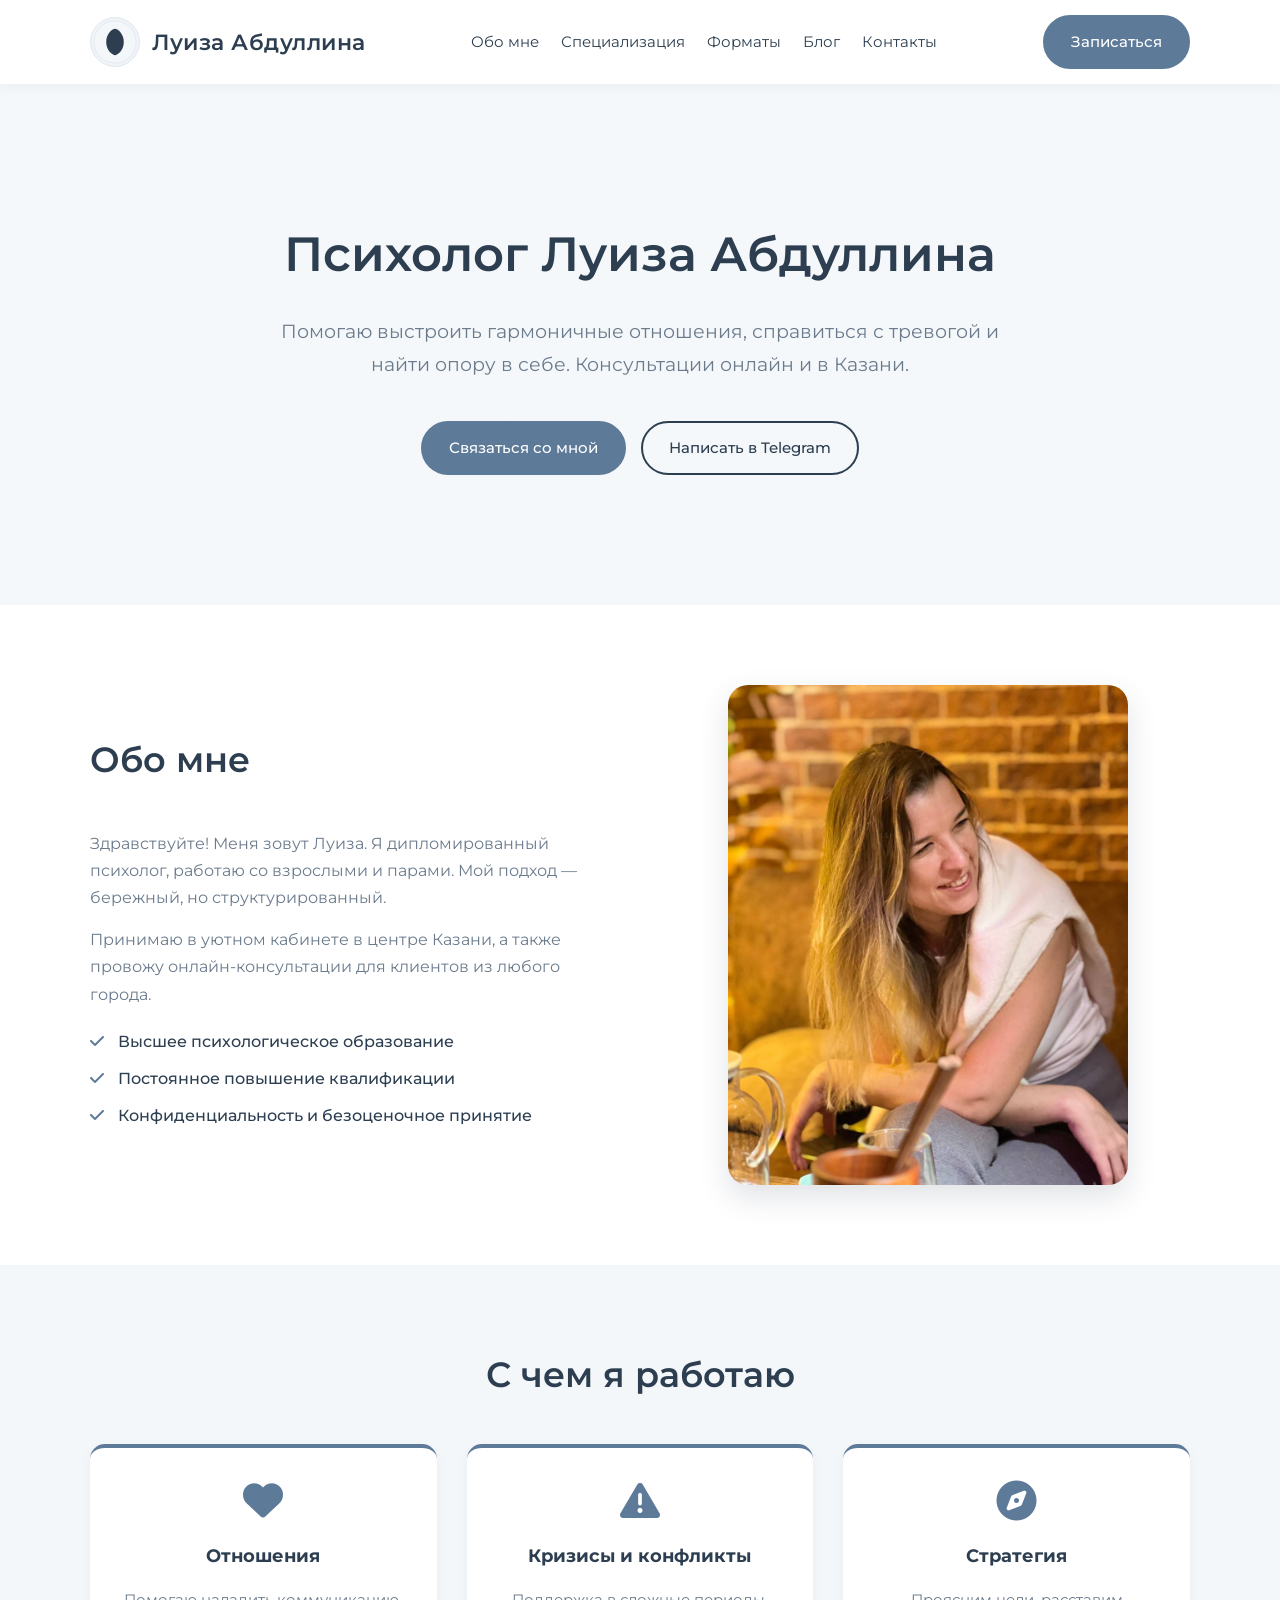
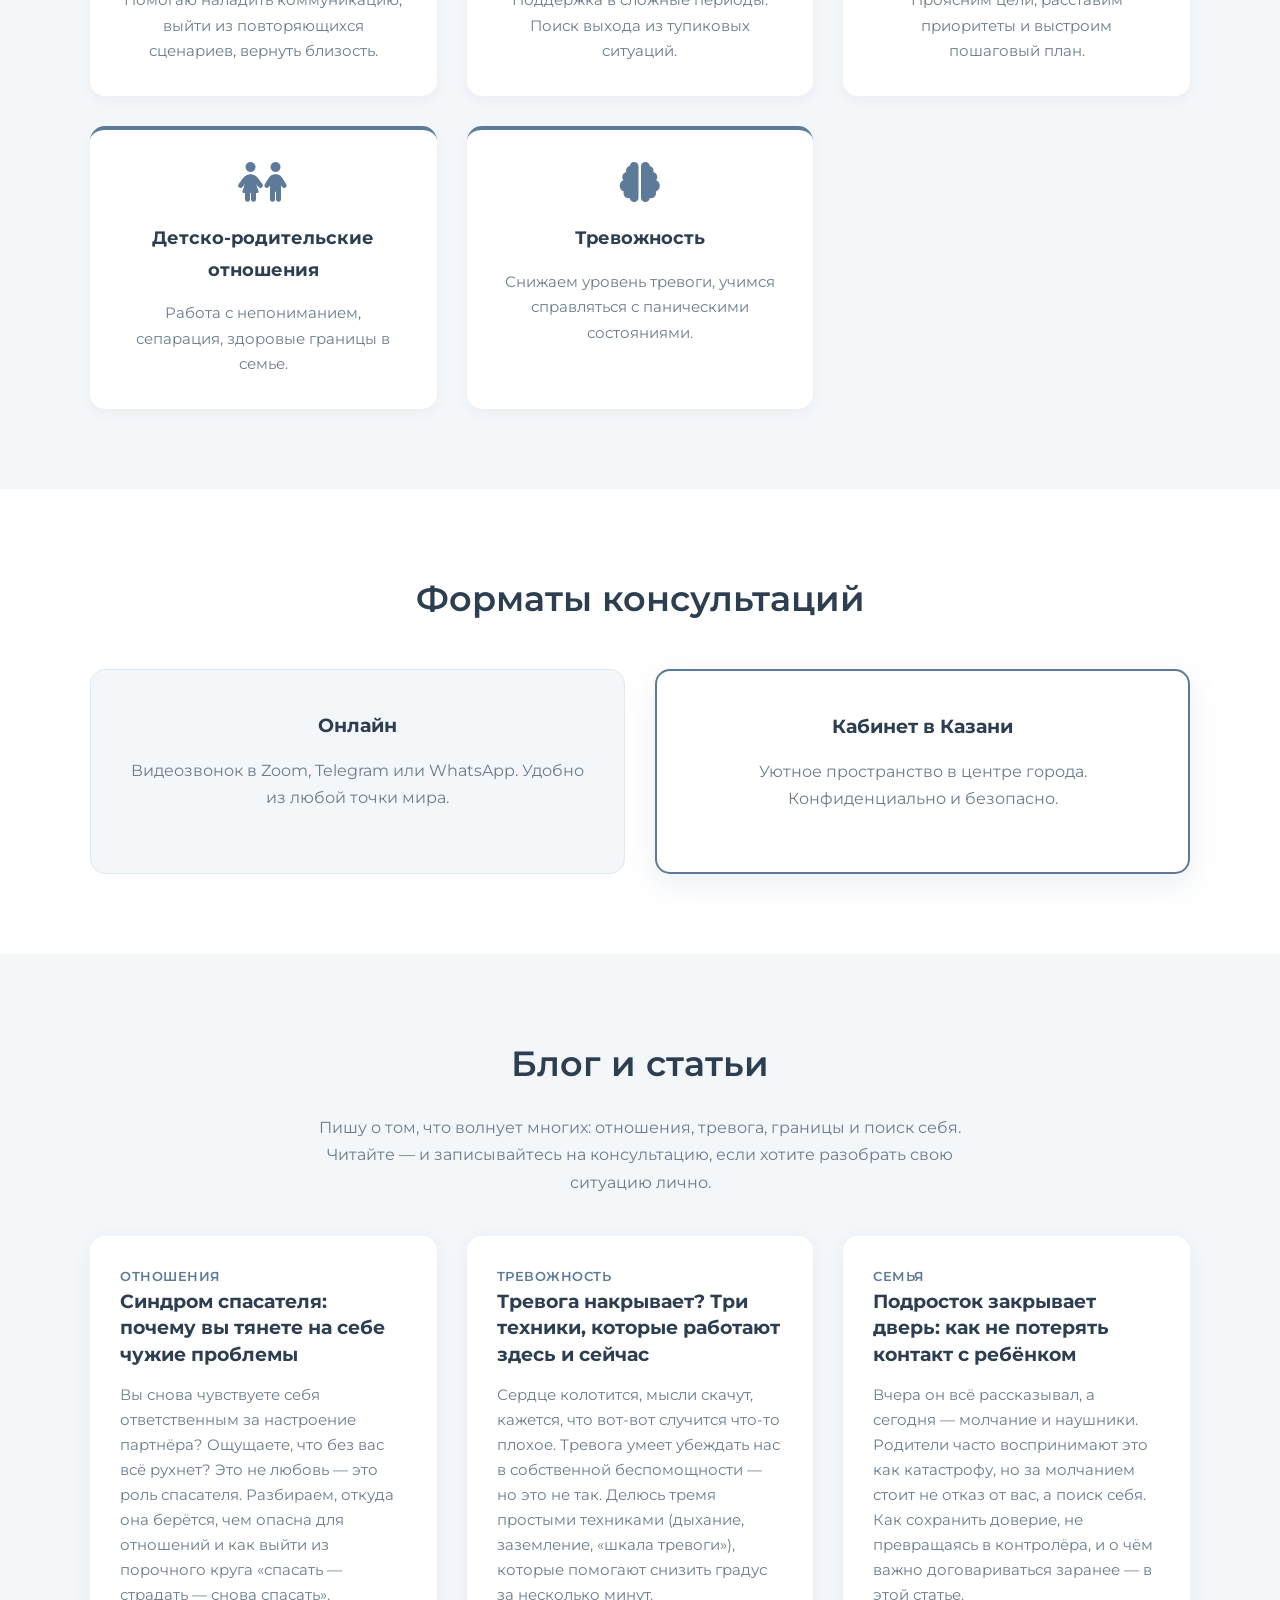
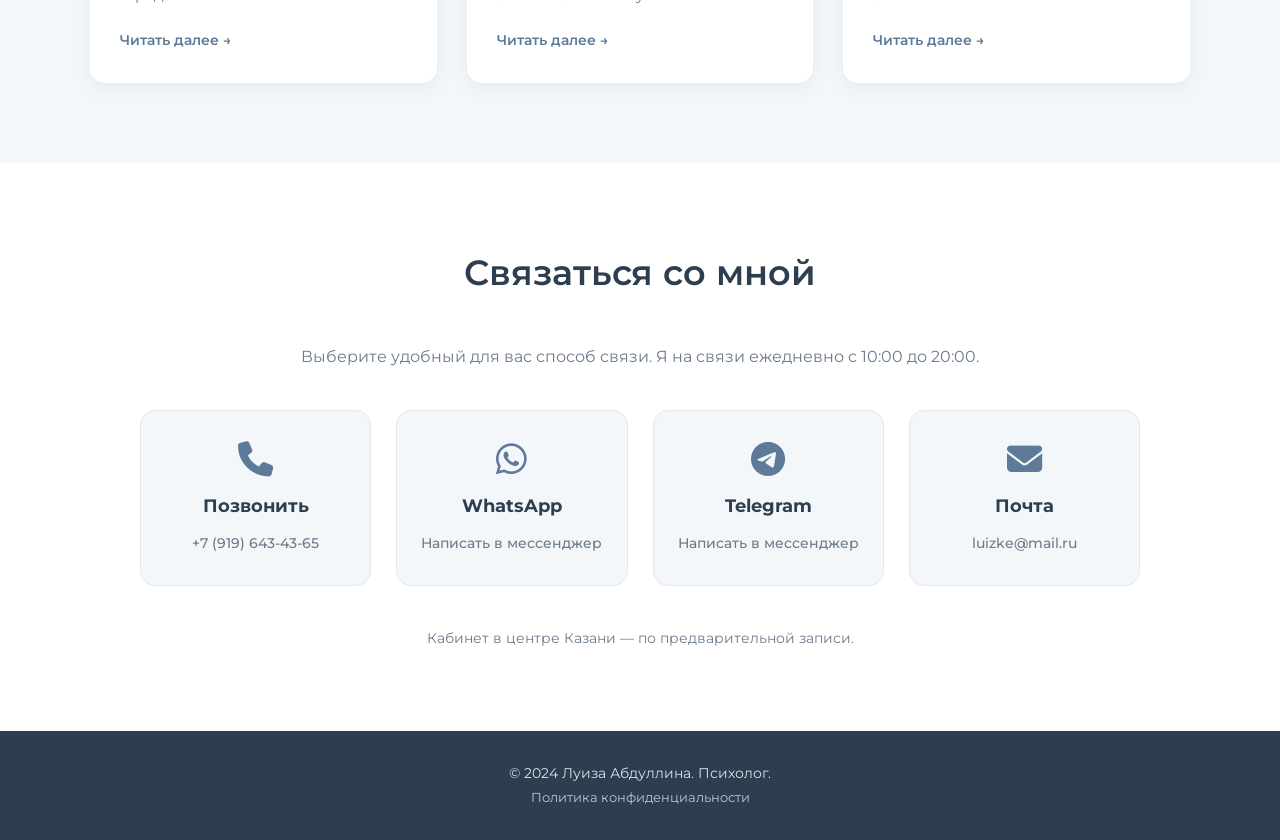
==== index.html @ 60c2084a "Update index.html" ====
<!DOCTYPE html>
<html lang="ru">
<head>
    <meta charset="UTF-8">
    <meta name="viewport" content="width=device-width, initial-scale=1.0">
    <title>Психолог Луиза Абдуллина | Казань и Онлайн</title>
    <meta name="description" content="Психолог Луиза Абдуллина. Консультации онлайн и в Казани. Отношения, кризисы, тревожность, детско-родительские отношения.">
    <link rel="stylesheet" href="style.css">
    <link rel="stylesheet" href="https://cdnjs.cloudflare.com/ajax/libs/font-awesome/6.4.0/css/all.min.css">
</head>
<body>

    <header>
        <div class="container header-container">
            
            <!-- ЛОГОТИП ВСТРОЕН В КОД (BASE64) -->
            <a href="index.html" class="logo">
                <img src="[data-uri]" alt="Логотип">
                <span>Луиза Абдуллина</span>
            </a>

            <nav>
                <ul>
                    <li><a href="#about">Обо мне</a></li>
                    <li><a href="#services">Специализация</a></li>
                    <li><a href="#formats">Форматы</a></li>
                    <li><a href="#blog">Блог</a></li>
                    <li><a href="#contacts">Контакты</a></li>
                </ul>
            </nav>
            
            <a href="#contacts" class="btn btn-primary">Записаться</a>
        </div>
    </header>

    <section class="hero">
        <div class="container hero-content">
            <h1>Психолог Луиза Абдуллина</h1>
            <p class="subtitle">Помогаю выстроить гармоничные отношения, справиться с тревогой и найти опору в себе. Консультации онлайн и в Казани.</p>
            <div class="hero-buttons">
                <a href="#contacts" class="btn btn-primary">Связаться со мной</a>
                <a href="https://t.me/+79196434365" class="btn btn-secondary" target="_blank">Написать в Telegram</a>
            </div>
        </div>
    </section>

    <section id="about" class="section">
        <div class="container about-grid">
            <div class="about-text">
                <h2>Обо мне</h2>
                <p>Здравствуйте! Меня зовут Луиза. Я дипломированный психолог, работаю со взрослыми и парами. Мой подход — бережный, но структурированный.</p>
                <p>Принимаю в уютном кабинете в центре Казани, а также провожу онлайн-консультации для клиентов из любого города.</p>
                <ul class="about-features">
                    <li><i class="fa-solid fa-check"></i> Высшее психологическое образование</li>
                    <li><i class="fa-solid fa-check"></i> Постоянное повышение квалификации</li>
                    <li><i class="fa-solid fa-check"></i> Конфиденциальность и безоценочное принятие</li>
                </ul>
            </div>
            <div class="about-image">
                <!-- Фото тоже можно встроить, но пока оставим ссылку -->
                <img src="photo.jpg" alt="Луиза Абдуллина">
            </div>
        </div>
    </section>

    <section id="services" class="section bg-light">
        <div class="container">
            <h2 class="text-center">С чем я работаю</h2>
            <div class="services-grid">
                <div class="service-card">
                    <i class="fa-solid fa-heart"></i>
                    <h3>Отношения</h3>
                    <p>Помогаю наладить коммуникацию, выйти из повторяющихся сценариев, вернуть близость.</p>
                </div>
                <div class="service-card">
                    <i class="fa-solid fa-triangle-exclamation"></i>
                    <h3>Кризисы и конфликты</h3>
                    <p>Поддержка в сложные периоды. Поиск выхода из тупиковых ситуаций.</p>
                </div>
                <div class="service-card">
                    <i class="fa-solid fa-compass"></i>
                    <h3>Стратегия</h3>
                    <p>Проясним цели, расставим приоритеты и выстроим пошаговый план.</p>
                </div>
                <div class="service-card">
                    <i class="fa-solid fa-children"></i>
                    <h3>Детско-родительские отношения</h3>
                    <p>Работа с непониманием, сепарация, здоровые границы в семье.</p>
                </div>
                <div class="service-card">
                    <i class="fa-solid fa-brain"></i>
                    <h3>Тревожность</h3>
                    <p>Снижаем уровень тревоги, учимся справляться с паническими состояниями.</p>
                </div>
            </div>
        </div>
    </section>

    <section id="formats" class="section">
        <div class="container">
            <h2 class="text-center">Форматы консультаций</h2>
            <div class="formats-grid">
                <div class="format-card">
                    <h3>Онлайн</h3>
                    <p>Видеозвонок в Zoom, Telegram или WhatsApp. Удобно из любой точки мира.</p>
                </div>
                <div class="format-card highlight">
                    <h3>Кабинет в Казани</h3>
                    <p>Уютное пространство в центре города. Конфиденциально и безопасно.</p>
                </div>
            </div>
        </div>
    </section>

    <section id="blog" class="section bg-light">
        <div class="container">
            <h2 class="text-center">Блог и статьи</h2>
            <p class="text-center" style="color: var(--text-light); max-width: 700px; margin: -20px auto 40px;">
                Пишу о том, что волнует многих: отношения, тревога, границы и поиск себя. Читайте — и записывайтесь на консультацию, если хотите разобрать свою ситуацию лично.
            </p>
            <div class="blog-grid">
                <article class="blog-card">
                    <div class="blog-content">
                        <span style="font-size: 0.8rem; color: var(--secondary); font-weight: 600; text-transform: uppercase; letter-spacing: 0.5px;">Отношения</span>
                        <h3>Синдром спасателя: почему вы тянете на себе чужие проблемы</h3>
                        <p>Вы снова чувствуете себя ответственным за настроение партнёра? Ощущаете, что без вас всё рухнет? Это не любовь — это роль спасателя. Разбираем, откуда она берётся, чем опасна для отношений и как выйти из порочного круга «спасать — страдать — снова спасать».</p>
                        <a href="article-1.html" class="read-more">Читать далее →</a>
                    </div>
                </article>

                <article class="blog-card">
                    <div class="blog-content">
                        <span style="font-size: 0.8rem; color: var(--secondary); font-weight: 600; text-transform: uppercase; letter-spacing: 0.5px;">Тревожность</span>
                        <h3>Тревога накрывает? Три техники, которые работают здесь и сейчас</h3>
                        <p>Сердце колотится, мысли скачут, кажется, что вот-вот случится что-то плохое. Тревога умеет убеждать нас в собственной беспомощности — но это не так. Делюсь тремя простыми техниками (дыхание, заземление, «шкала тревоги»), которые помогают снизить градус за несколько минут.</p>
                        <a href="article-2.html" class="read-more">Читать далее →</a>
                    </div>
                </article>

                <article class="blog-card">
                    <div class="blog-content">
                        <span style="font-size: 0.8rem; color: var(--secondary); font-weight: 600; text-transform: uppercase; letter-spacing: 0.5px;">Семья</span>
                        <h3>Подросток закрывает дверь: как не потерять контакт с ребёнком</h3>
                        <p>Вчера он всё рассказывал, а сегодня — молчание и наушники. Родители часто воспринимают это как катастрофу, но за молчанием стоит не отказ от вас, а поиск себя. Как сохранить доверие, не превращаясь в контролёра, и о чём важно договариваться заранее — в этой статье.</p>
                        <a href="article-3.html" class="read-more">Читать далее →</a>
                    </div>
                </article>
            </div>
        </div>
    </section>

    <section id="contacts" class="section">
        <div class="container text-center">
            <h2>Связаться со мной</h2>
            <p style="margin-bottom: 40px; color: var(--text-light);">Выберите удобный для вас способ связи. Я на связи ежедневно с 10:00 до 20:00.</p>
            
            <div class="contact-grid">
                <a href="tel:+79196434365" class="contact-card">
                    <i class="fa-solid fa-phone"></i>
                    <h3>Позвонить</h3>
                    <span>+7 (919) 643-43-65</span>
                </a>
                <a href="https://wa.me/79196434365" class="contact-card" target="_blank">
                    <i class="fa-brands fa-whatsapp"></i>
                    <h3>WhatsApp</h3>
                    <span>Написать в мессенджер</span>
                </a>
                <a href="https://t.me/+79196434365" class="contact-card" target="_blank">
                    <i class="fa-brands fa-telegram"></i>
                    <h3>Telegram</h3>
                    <span>Написать в мессенджер</span>
                </a>
                <a href="mailto:luizke@mail.ru" class="contact-card">
                    <i class="fa-solid fa-envelope"></i>
                    <h3>Почта</h3>
                    <span>luizke@mail.ru</span>
                </a>
            </div>
            
            <p class="note" style="margin-top: 40px;">Кабинет в центре Казани — по предварительной записи.</p>
        </div>
    </section>

    <footer>
        <div class="container text-center">
            <p>&copy; 2024 Луиза Абдуллина. Психолог.</p>
            <p class="footer-links"><a href="#">Политика конфиденциальности</a></p>
        </div>
    </footer>

</body>
</html>
---- style.css ----
@import url('https://fonts.googleapis.com/css2?family=Montserrat:wght@300;400;600&display=swap');

html {
    scroll-behavior: smooth;
}

:root {
    --primary: #2C3E50;
    --secondary: #5D7A99;
    --accent: #D6E1EC;
    --bg-light: #F4F7FA;
    --text-dark: #2C3E50;
    --text-light: #6B7B8C;
    --white: #ffffff;
}

* {
    margin: 0;
    padding: 0;
    box-sizing: border-box;
}

body {
    font-family: 'Montserrat', sans-serif;
    color: var(--text-dark);
    line-height: 1.7;
    background-color: var(--white);
}

.container {
    width: 90%;
    max-width: 1100px;
    margin: 0 auto;
}

/* Кнопки */
.btn {
    display: inline-block;
    padding: 12px 26px;
    border-radius: 30px;
    text-decoration: none;
    font-weight: 500;
    font-size: 0.95rem;
    transition: all 0.3s ease;
    cursor: pointer;
    border: none;
    font-family: 'Montserrat', sans-serif;
}

.btn-primary {
    background-color: var(--secondary);
    color: var(--white);
    border: 2px solid var(--secondary);
}

.btn-primary:hover {
    background-color: var(--primary);
    border-color: var(--primary);
}

.btn-secondary {
    background-color: transparent;
    color: var(--primary);
    border: 2px solid var(--primary);
}

.btn-secondary:hover {
    background-color: var(--primary);
    color: var(--white);
}

/* Шапка */
header {
    background-color: var(--white);
    box-shadow: 0 2px 12px rgba(44, 62, 80, 0.06);
    position: sticky;
    top: 0;
    z-index: 1000;
    padding: 15px 0;
}

.header-container {
    display: flex;
    justify-content: space-between;
    align-items: center;
}

.logo {
    display: flex;
    align-items: center;
    gap: 12px;
    text-decoration: none;
    color: var(--primary);
    font-weight: 600;
    font-size: 1.4rem;
    letter-spacing: 0.5px;
}

/* --- НАСТРОЙКИ ДЛЯ ЛОГОТИПА --- */
.logo img {
    width: 50px;              /* Размер логотипа */
    height: 50px;
    border-radius: 50%;       /* Делаем круглым */
    object-fit: cover;        /* Заполняет круг */
    background-color: #f0f4f8;/* Легкий фон, чтобы круг не был пустым */
    border: 1px solid #E2E8F0;
    padding: 2px;
    transition: transform 0.3s ease;
}

.logo:hover img {
    transform: scale(1.05);
}

nav ul {
    display: flex;
    list-style: none;
    gap: 22px;
}

nav a {
    text-decoration: none;
    color: var(--text-dark);
    font-size: 0.95rem;
    transition: color 0.3s;
}

nav a:hover {
    color: var(--secondary);
}

/* Главный экран */
.hero {
    background: linear-gradient(rgba(244, 247, 250, 0.92), rgba(244, 247, 250, 0.92)),
                url('https://images.unsplash.com/photo-1517490232338-06b912a786b5?auto=format&fit=crop&q=80') center/cover no-repeat;
    padding: 130px 0;
    text-align: center;
}

.hero h1 {
    font-size: 3rem;
    color: var(--primary);
    margin-bottom: 20px;
    font-weight: 600;
}

.hero .subtitle {
    font-size: 1.2rem;
    color: var(--text-light);
    max-width: 720px;
    margin: 0 auto 40px auto;
}

.hero-buttons {
    display: flex;
    gap: 15px;
    justify-content: center;
}

/* Секции */
.section {
    padding: 80px 0;
    scroll-margin-top: 80px; 
}

.bg-light {
    background-color: var(--bg-light);
}

h2 {
    font-size: 2.2rem;
    color: var(--primary);
    margin-bottom: 40px;
    font-weight: 600;
}

.text-center {
    text-align: center;
}

/* Обо мне */
.about-grid {
    display: grid;
    grid-template-columns: 1fr 1fr;
    gap: 50px;
    align-items: center;
}

.about-text p {
    margin-bottom: 15px;
    color: var(--text-light);
}

.about-features {
    list-style: none;
    margin-top: 20px;
}

.about-features li {
    margin-bottom: 10px;
    color: var(--primary);
    font-weight: 500;
}

.about-features i {
    color: var(--secondary);
    margin-right: 10px;
}

.about-image img {
    width: 100%;
    max-width: 400px;
    max-height: 500px;
    object-fit: cover;
    border-radius: 20px;
    box-shadow: 0 12px 30px rgba(44, 62, 80, 0.15);
    display: block;
    margin: 0 auto;
}

/* Специализация */
.services-grid {
    display: grid;
    grid-template-columns: repeat(auto-fit, minmax(280px, 1fr));
    gap: 30px;
}

.service-card {
    background: var(--white);
    padding: 32px;
    border-radius: 15px;
    text-align: center;
    transition: 0.3s;
    border-top: 4px solid var(--secondary);
    box-shadow: 0 4px 12px rgba(44, 62, 80, 0.05);
}

.service-card:hover {
    transform: translateY(-5px);
    box-shadow: 0 12px 24px rgba(44, 62, 80, 0.12);
}

.service-card i {
    font-size: 2.5rem;
    color: var(--secondary);
    margin-bottom: 20px;
}

.service-card h3 {
    margin-bottom: 15px;
    color: var(--primary);
    font-size: 1.15rem;
}

.service-card p {
    color: var(--text-light);
    font-size: 0.95rem;
}

/* Форматы */
.formats-grid {
    display: grid;
    grid-template-columns: 1fr 1fr;
    gap: 30px;
}

.format-card {
    background: var(--bg-light);
    padding: 40px;
    border-radius: 15px;
    text-align: center;
    border: 1px solid #E2E8F0;
}

.format-card.highlight {
    background: var(--white);
    border: 2px solid var(--secondary);
    box-shadow: 0 10px 30px rgba(93, 122, 153, 0.12);
}

.format-card h3 {
    color: var(--primary);
    margin-bottom: 15px;
}

.format-card p {
    color: var(--text-light);
    margin-bottom: 20px;
}

/* Блог */
.blog-grid {
    display: grid;
    grid-template-columns: repeat(auto-fit, minmax(320px, 1fr));
    gap: 30px;
}

.blog-card {
    background: var(--white);
    border-radius: 15px;
    box-shadow: 0 5px 18px rgba(44, 62, 80, 0.07);
    display: flex;
    flex-direction: column;
    transition: 0.3s;
}

.blog-card:hover {
    box-shadow: 0 12px 28px rgba(44, 62, 80, 0.12);
}

.blog-content {
    padding: 30px;
    display: flex;
    flex-direction: column;
    flex-grow: 1;
}

.blog-content h3 {
    color: var(--primary);
    margin-bottom: 15px;
    font-size: 1.2rem;
    line-height: 1.4;
}

.blog-content p {
    color: var(--text-light);
    font-size: 0.92rem;
    margin-bottom: 20px;
    flex-grow: 1;
}

.read-more {
    text-decoration: none;
    color: var(--secondary);
    font-weight: 600;
    font-size: 0.9rem;
    align-self: flex-start;
}

.read-more:hover {
    color: var(--primary);
}

/* Контакты */
.contact-grid {
    display: grid;
    grid-template-columns: repeat(auto-fit, minmax(220px, 1fr));
    gap: 25px;
    max-width: 1000px;
    margin: 0 auto;
}

.contact-card {
    background: var(--bg-light);
    padding: 30px 20px;
    border-radius: 15px;
    text-decoration: none;
    color: var(--primary);
    border: 1px solid #E2E8F0;
    transition: all 0.3s ease;
    display: flex;
    flex-direction: column;
    align-items: center;
    gap: 10px;
}

.contact-card:hover {
    background: var(--white);
    border-color: var(--secondary);
    box-shadow: 0 10px 25px rgba(44, 62, 80, 0.1);
    transform: translateY(-5px);
}

.contact-card i {
    font-size: 2.2rem;
    color: var(--secondary);
    margin-bottom: 5px;
}

.contact-card h3 {
    font-size: 1.1rem;
    margin: 0;
    color: var(--primary);
}

.contact-card span {
    font-size: 0.9rem;
    color: var(--text-light);
    font-weight: 500;
}

.note {
    color: var(--text-light);
    font-size: 0.9rem;
}

/* Подвал */
footer {
    background-color: var(--primary);
    color: var(--white);
    padding: 30px 0;
}

footer p {
    opacity: 0.85;
    font-size: 0.9rem;
}

.footer-links a {
    color: var(--accent);
    text-decoration: none;
    font-size: 0.8rem;
}

/* Адаптивность */
@media (max-width: 768px) {
    .header-container {
        flex-direction: column;
        gap: 15px;
    }
    nav ul {
        flex-wrap: wrap;
        justify-content: center;
        gap: 15px;
    }
    .hero h1 { 
        font-size: 2rem; 
    }
    .hero-buttons { 
        flex-direction: column; 
        align-items: center; 
    }
    .about-grid, .formats-grid { 
        grid-template-columns: 1fr; 
    }
    .about-image { 
        order: -1; 
    }
    .about-image img {
        max-height: 350px;
    }
    h2 { 
        font-size: 1.8rem; 
    }
    .contact-grid {
        grid-template-columns: 1fr 1fr;
    }
}

@media (max-width: 480px) {
    .contact-grid {
        grid-template-columns: 1fr;
    }
}
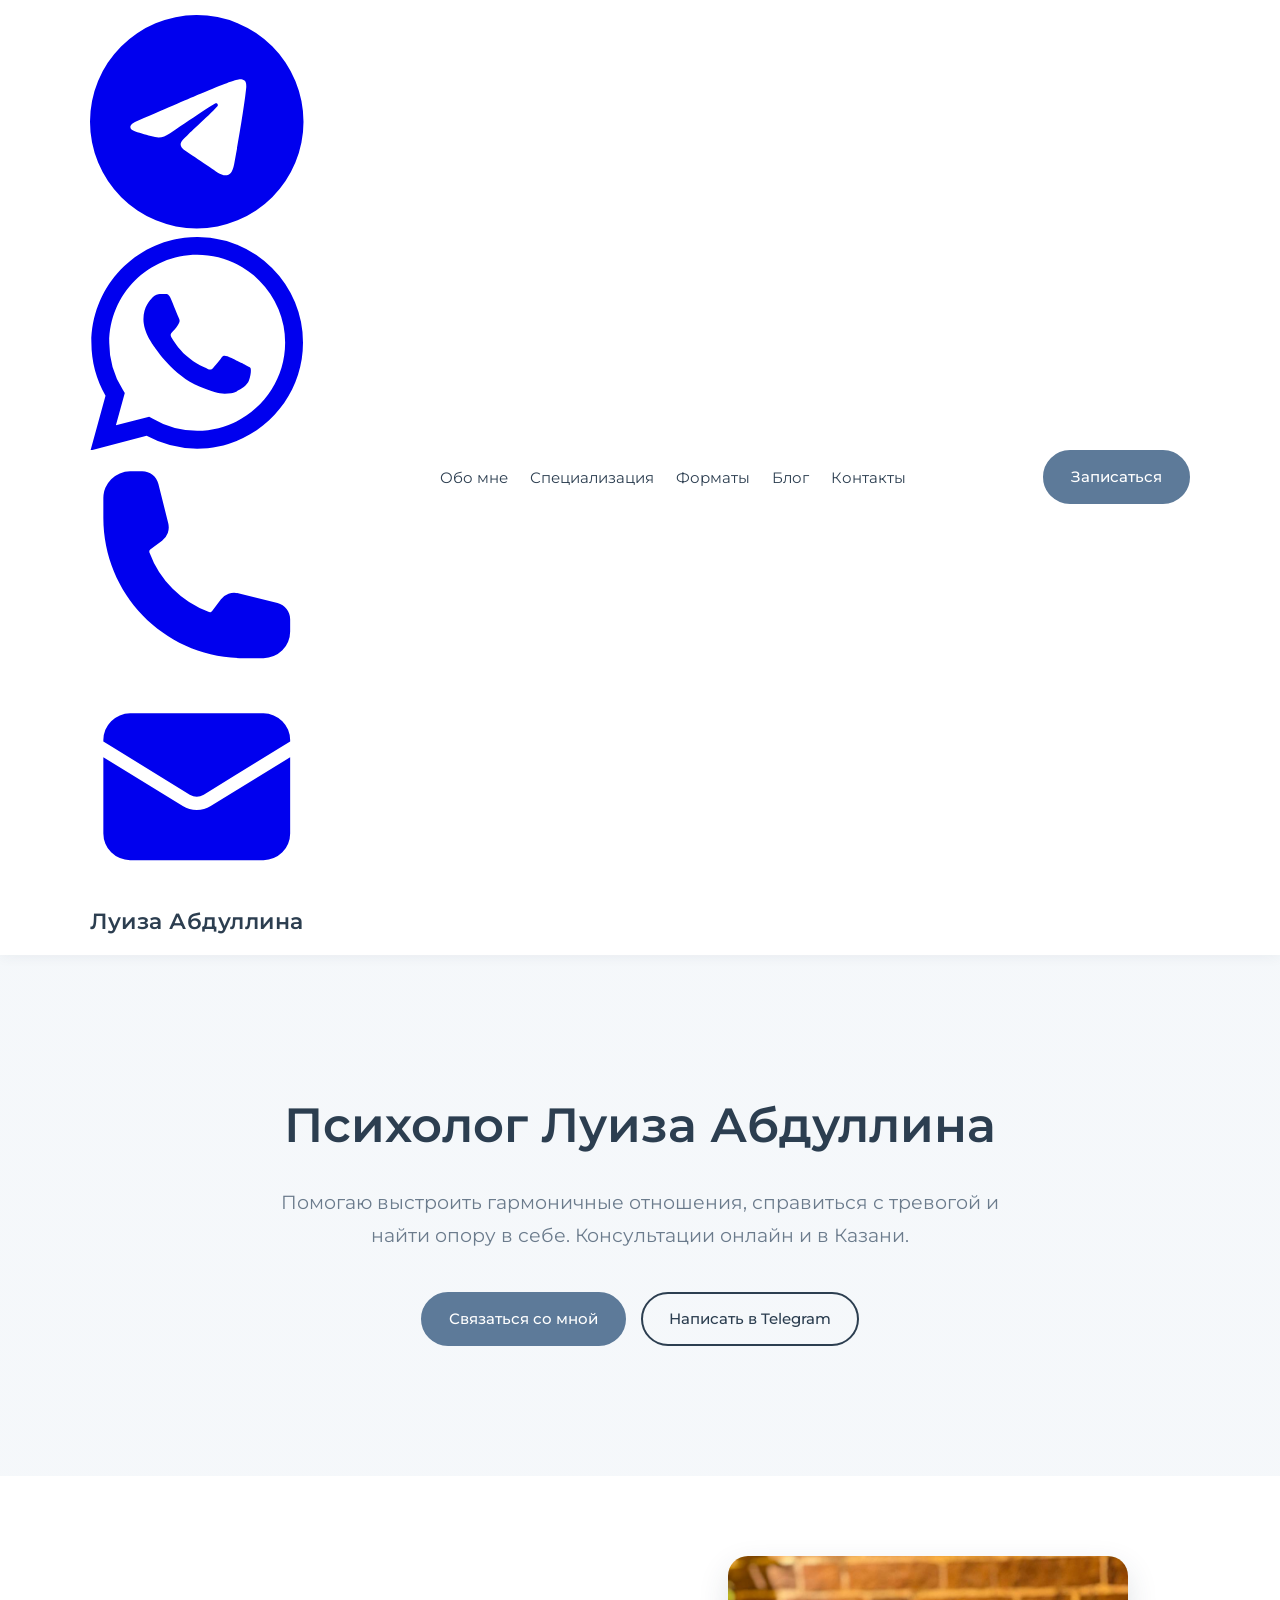
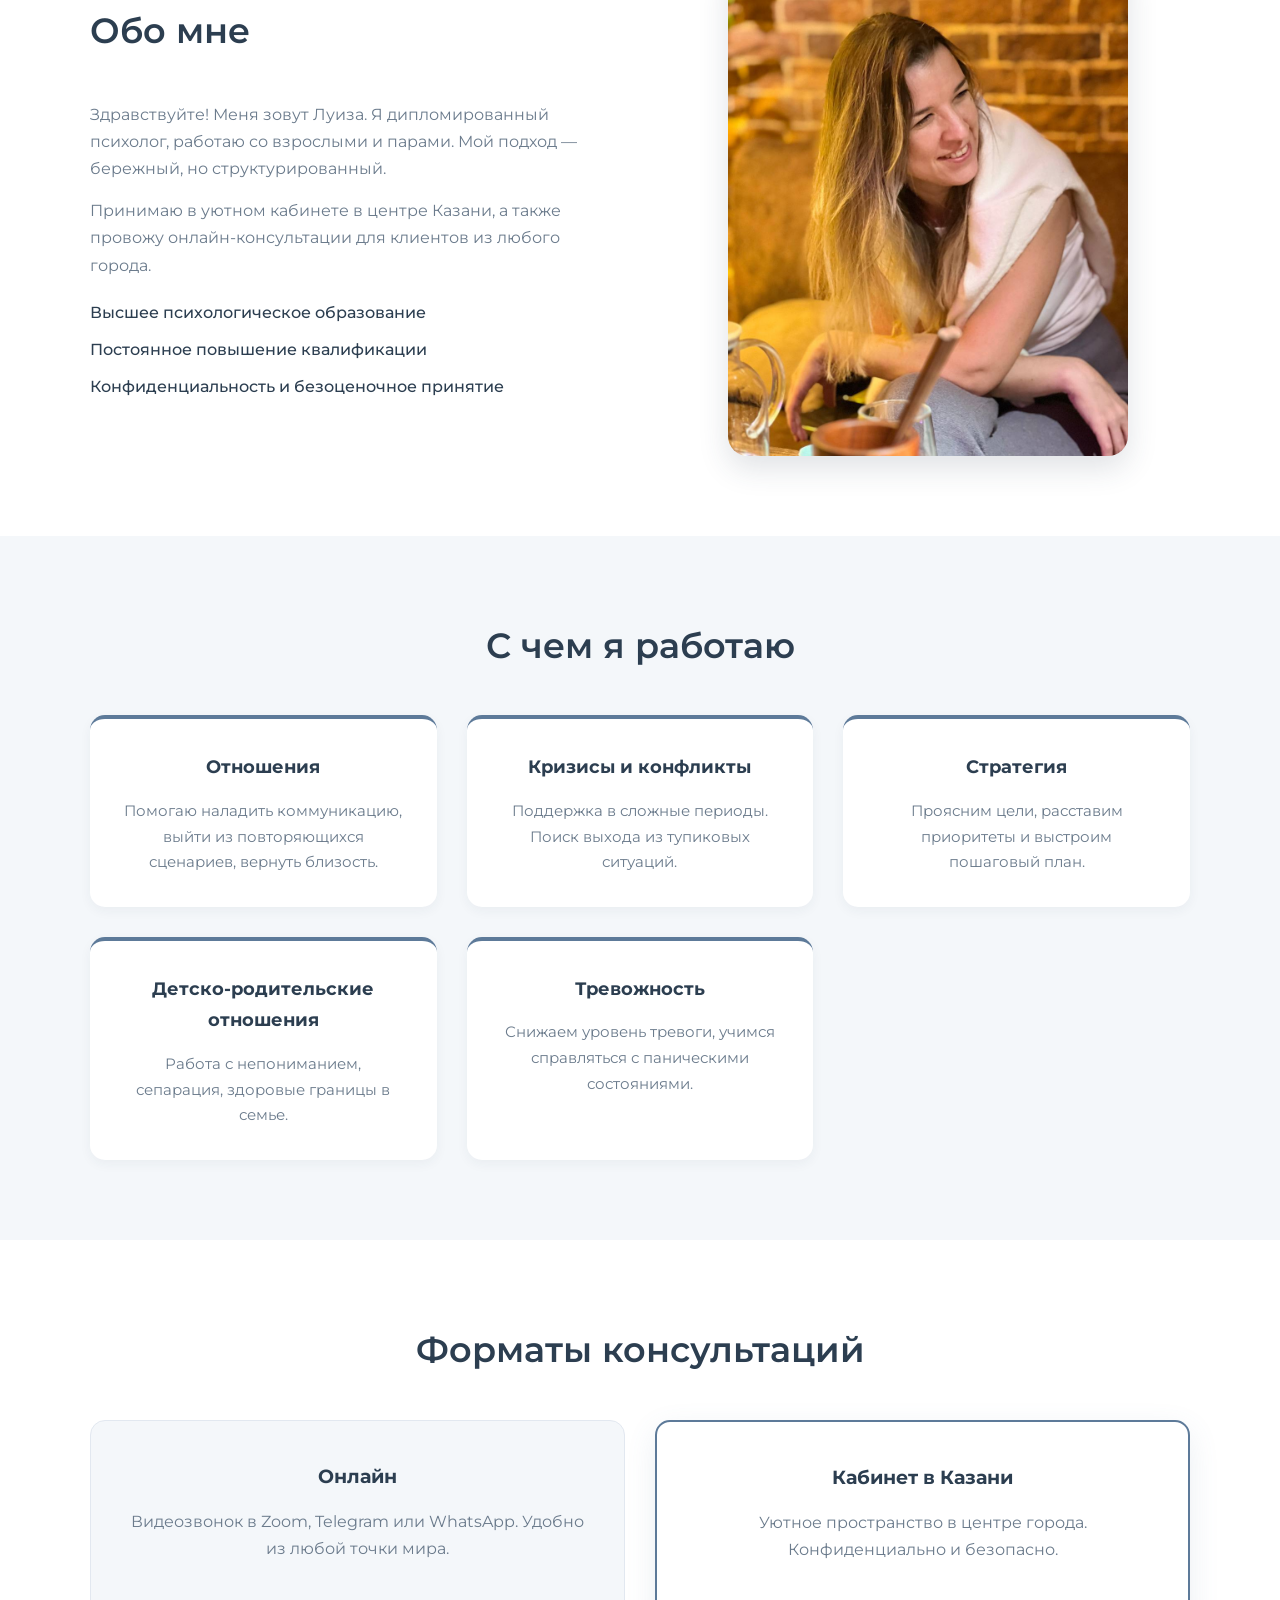
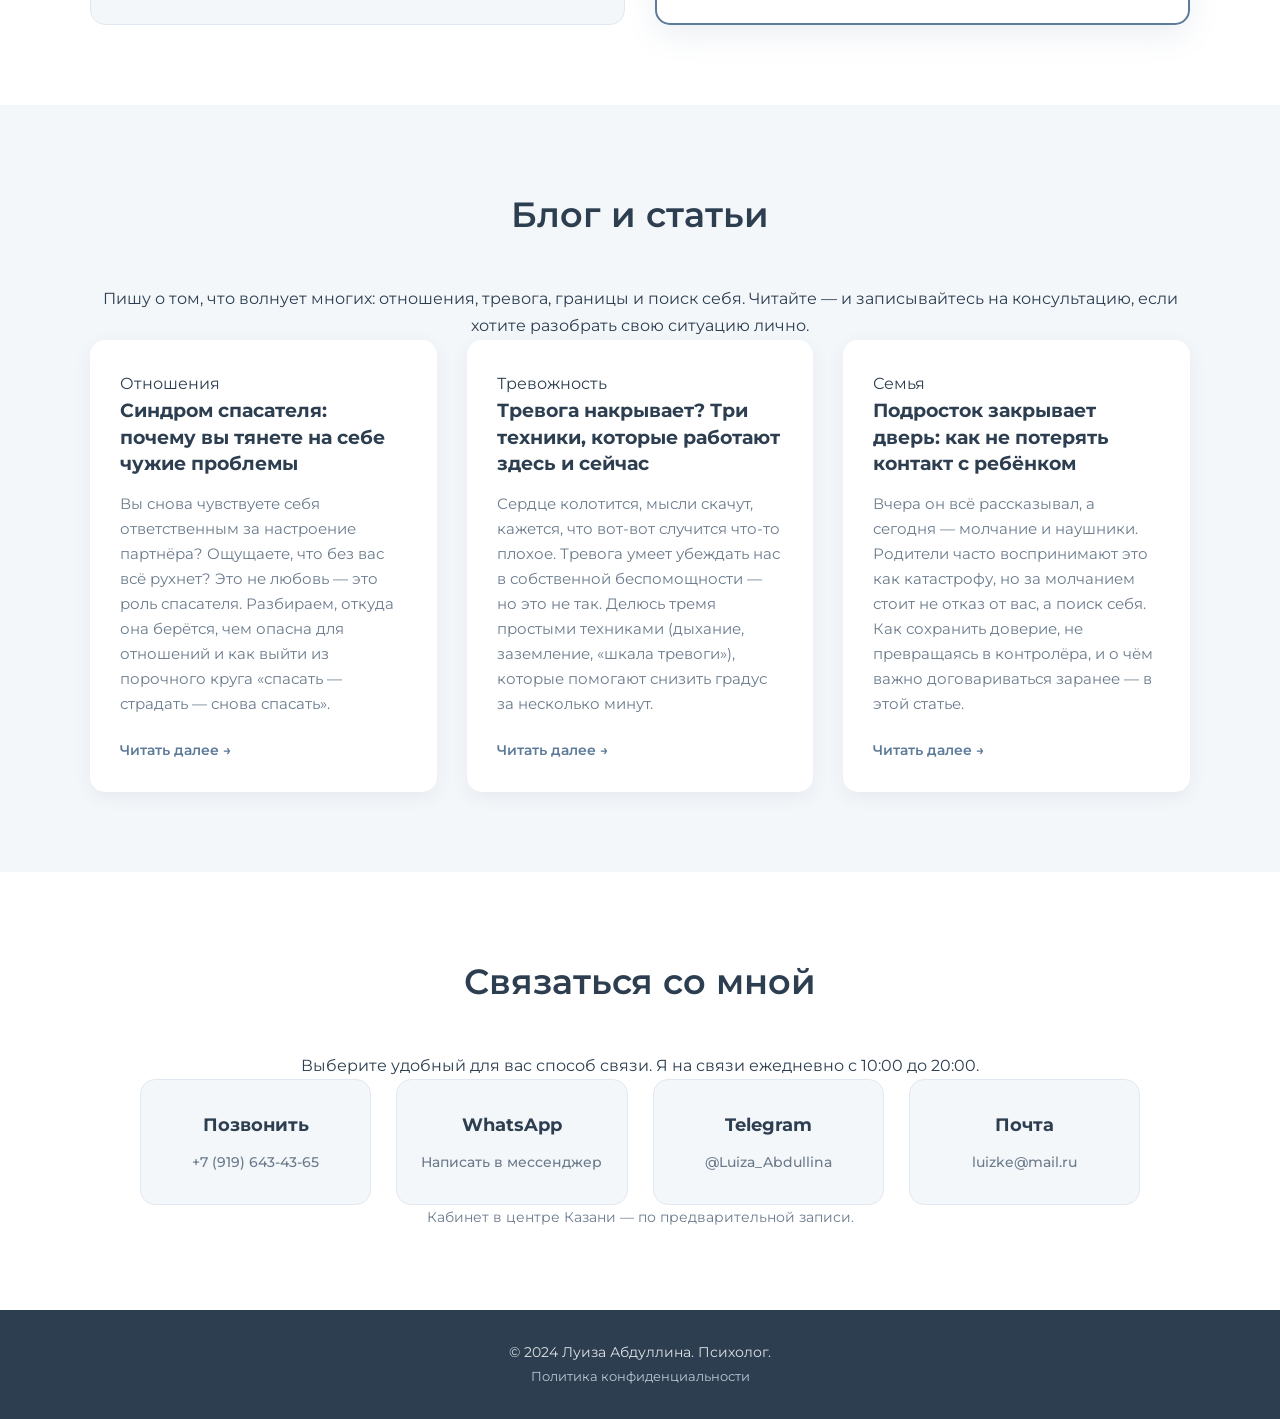
==== commit f45c0258: "Update index.html" ====
--- a/index.html
+++ b/index.html
@@ -5,19 +5,44 @@
     <meta name="viewport" content="width=device-width, initial-scale=1.0">
     <title>Психолог Луиза Абдуллина | Казань и Онлайн</title>
     <meta name="description" content="Психолог Луиза Абдуллина. Консультации онлайн и в Казани. Отношения, кризисы, тревожность, детско-родительские отношения.">
+
+    <!-- Open Graph -->
+    <meta property="og:title" content="Психолог Луиза Абдуллина | Казань и Онлайн">
+    <meta property="og:description" content="Помогаю выстроить гармоничные отношения, справиться с тревогой и найти опору в себе. Консультации онлайн и в Казани.">
+    <meta property="og:image" content="photo.jpg">
+    <meta property="og:type" content="website">
+
+    <link rel="icon" href="data:,">
     <link rel="stylesheet" href="style.css">
-    <link rel="stylesheet" href="https://cdnjs.cloudflare.com/ajax/libs/font-awesome/6.4.0/css/all.min.css">
 </head>
 <body>
 
     <header>
         <div class="container header-container">
             
-            <!-- ЛОГОТИП ВСТРОЕН В КОД (BASE64) -->
-            <a href="index.html" class="logo">
-                <img src="[data-uri]" alt="Логотип">
-                <span>Луиза Абдуллина</span>
-            </a>
+            <!-- ЛЕВАЯ ЧАСТЬ: ИКОНКИ СВЯЗИ + ЛОГОТИП -->
+            <div class="header-left">
+                <!-- Иконки соцсетей и связи -->
+                <div class="header-socials">
+                    <a href="https://t.me/Luiza_Abdullina" target="_blank" rel="noopener noreferrer" aria-label="Telegram" title="Telegram">
+                        <svg viewBox="0 0 24 24" fill="currentColor"><path d="M11.944 0A12 12 0 0 0 0 12a12 12 0 0 0 12 12 12 12 0 0 0 12-12A12 12 0 0 0 12 0a12 12 0 0 0-.056 0zm4.962 7.224c.1-.002.321.023.465.14a.506.506 0 0 1 .171.325c.016.093.036.306.02.472-.18 1.898-.962 6.502-1.36 8.627-.168.9-.499 1.201-.82 1.23-.696.065-1.225-.46-1.9-.902-1.056-.693-1.653-1.124-2.678-1.8-1.185-.78-.417-1.21.258-1.91.177-.184 3.247-2.977 3.307-3.23.007-.032.014-.15-.056-.212s-.174-.041-.249-.024c-.106.024-1.793 1.14-5.061 3.345-.48.33-.913.49-1.302.48-.428-.008-1.252-.241-1.865-.44-.752-.245-1.349-.374-1.297-.789.027-.216.325-.437.893-.663 3.498-1.524 5.83-2.529 6.998-3.014 3.332-1.386 4.025-1.627 4.476-1.635z"/></svg>
+                    </a>
+                    <a href="https://wa.me/79196434365" target="_blank" rel="noopener noreferrer" aria-label="WhatsApp" title="WhatsApp">
+                        <svg viewBox="0 0 24 24" fill="currentColor"><path d="M17.472 14.382c-.297-.149-1.758-.867-2.03-.967-.273-.099-.471-.148-.67.15-.197.297-.767.966-.94 1.164-.173.199-.347.223-.644.075-.297-.15-1.255-.463-2.39-1.475-.883-.788-1.48-1.761-1.653-2.059-.173-.297-.018-.458.13-.606.134-.133.298-.347.446-.52.149-.174.198-.298.298-.497.099-.198.05-.371-.025-.52-.075-.149-.669-1.612-.916-2.207-.242-.579-.487-.5-.669-.51-.173-.008-.371-.01-.57-.01-.198 0-.52.074-.792.372-.272.297-1.04 1.016-1.04 2.479 0 1.462 1.065 2.875 1.213 3.074.149.198 2.096 3.2 5.077 4.487.709.306 1.262.489 1.694.625.712.227 1.36.195 1.871.118.571-.085 1.758-.719 2.006-1.413.248-.694.248-1.289.173-1.413-.074-.124-.272-.198-.57-.347m-5.421 7.403h-.004a9.87 9.87 0 0 1-5.031-1.378l-.361-.214-3.741.982.998-3.648-.235-.374a9.86 9.86 0 0 1-1.51-5.26c.001-5.45 4.436-9.884 9.888-9.884 2.64 0 5.122 1.03 6.988 2.898a9.825 9.825 0 0 1 2.893 6.994c-.003 5.45-4.437 9.884-9.885 9.884m8.413-18.297A11.815 11.815 0 0 0 12.05 0C5.495 0 .16 5.335.157 11.892c0 2.096.547 4.142 1.588 5.945L.057 24l6.305-1.654a11.882 11.882 0 0 0 5.683 1.448h.005c6.554 0 11.89-5.335 11.893-11.893a11.821 11.821 0 0 0-3.48-8.413Z"/></svg>
+                    </a>
+                    <a href="tel:+79196434365" aria-label="Позвонить" title="Позвонить">
+                        <svg viewBox="0 0 24 24" fill="currentColor"><path d="M1.5 4.5a3 3 0 0 1 3-3h1.372c.86 0 1.61.586 1.819 1.42l1.105 4.423a1.875 1.875 0 0 1-.694 1.955l-1.293.97c-.135.101-.164.249-.126.352a11.285 11.285 0 0 0 6.697 6.697c.103.038.25.009.352-.126l.97-1.293a1.875 1.875 0 0 1 1.955-.694l4.423 1.105c.834.209 1.42.959 1.42 1.82V19.5a3 3 0 0 1-3 3h-2.25C8.552 22.5 1.5 15.448 1.5 6.75V4.5Z"/></svg>
+                    </a>
+                    <a href="mailto:luizke@mail.ru" aria-label="Написать на почту" title="Почта">
+                        <svg viewBox="0 0 24 24" fill="currentColor"><path d="M1.5 8.67v8.58a3 3 0 0 0 3 3h15a3 3 0 0 0 3-3V8.67l-8.928 5.493a3 3 0 0 1-3.144 0L1.5 8.67Z"/><path d="M22.5 6.908V6.75a3 3 0 0 0-3-3h-15a3 3 0 0 0-3 3v.158l9.714 5.978a1.5 1.5 0 0 0 1.572 0L22.5 6.908Z"/></svg>
+                    </a>
+                </div>
+
+                <!-- Текстовый логотип -->
+                <a href="index.html" class="logo">
+                    <span>Луиза Абдуллина</span>
+                </a>
+            </div>
 
             <nav>
                 <ul>
@@ -39,7 +64,7 @@
             <p class="subtitle">Помогаю выстроить гармоничные отношения, справиться с тревогой и найти опору в себе. Консультации онлайн и в Казани.</p>
             <div class="hero-buttons">
                 <a href="#contacts" class="btn btn-primary">Связаться со мной</a>
-                <a href="https://t.me/+79196434365" class="btn btn-secondary" target="_blank">Написать в Telegram</a>
+                <a href="https://t.me/Luiza_Abdullina" class="btn btn-secondary" target="_blank" rel="noopener noreferrer">Написать в Telegram</a>
             </div>
         </div>
     </section>
@@ -51,13 +76,12 @@
                 <p>Здравствуйте! Меня зовут Луиза. Я дипломированный психолог, работаю со взрослыми и парами. Мой подход — бережный, но структурированный.</p>
                 <p>Принимаю в уютном кабинете в центре Казани, а также провожу онлайн-консультации для клиентов из любого города.</p>
                 <ul class="about-features">
-                    <li><i class="fa-solid fa-check"></i> Высшее психологическое образование</li>
-                    <li><i class="fa-solid fa-check"></i> Постоянное повышение квалификации</li>
-                    <li><i class="fa-solid fa-check"></i> Конфиденциальность и безоценочное принятие</li>
+                    <li>Высшее психологическое образование</li>
+                    <li>Постоянное повышение квалификации</li>
+                    <li>Конфиденциальность и безоценочное принятие</li>
                 </ul>
             </div>
             <div class="about-image">
-                <!-- Фото тоже можно встроить, но пока оставим ссылку -->
                 <img src="photo.jpg" alt="Луиза Абдуллина">
             </div>
         </div>
@@ -68,27 +92,22 @@
             <h2 class="text-center">С чем я работаю</h2>
             <div class="services-grid">
                 <div class="service-card">
-                    <i class="fa-solid fa-heart"></i>
                     <h3>Отношения</h3>
                     <p>Помогаю наладить коммуникацию, выйти из повторяющихся сценариев, вернуть близость.</p>
                 </div>
                 <div class="service-card">
-                    <i class="fa-solid fa-triangle-exclamation"></i>
                     <h3>Кризисы и конфликты</h3>
                     <p>Поддержка в сложные периоды. Поиск выхода из тупиковых ситуаций.</p>
                 </div>
                 <div class="service-card">
-                    <i class="fa-solid fa-compass"></i>
                     <h3>Стратегия</h3>
                     <p>Проясним цели, расставим приоритеты и выстроим пошаговый план.</p>
                 </div>
                 <div class="service-card">
-                    <i class="fa-solid fa-children"></i>
                     <h3>Детско-родительские отношения</h3>
                     <p>Работа с непониманием, сепарация, здоровые границы в семье.</p>
                 </div>
                 <div class="service-card">
-                    <i class="fa-solid fa-brain"></i>
                     <h3>Тревожность</h3>
                     <p>Снижаем уровень тревоги, учимся справляться с паническими состояниями.</p>
                 </div>
@@ -115,13 +134,13 @@
     <section id="blog" class="section bg-light">
         <div class="container">
             <h2 class="text-center">Блог и статьи</h2>
-            <p class="text-center" style="color: var(--text-light); max-width: 700px; margin: -20px auto 40px;">
+            <p class="text-center blog-intro">
                 Пишу о том, что волнует многих: отношения, тревога, границы и поиск себя. Читайте — и записывайтесь на консультацию, если хотите разобрать свою ситуацию лично.
             </p>
             <div class="blog-grid">
                 <article class="blog-card">
                     <div class="blog-content">
-                        <span style="font-size: 0.8rem; color: var(--secondary); font-weight: 600; text-transform: uppercase; letter-spacing: 0.5px;">Отношения</span>
+                        <span class="blog-tag">Отношения</span>
                         <h3>Синдром спасателя: почему вы тянете на себе чужие проблемы</h3>
                         <p>Вы снова чувствуете себя ответственным за настроение партнёра? Ощущаете, что без вас всё рухнет? Это не любовь — это роль спасателя. Разбираем, откуда она берётся, чем опасна для отношений и как выйти из порочного круга «спасать — страдать — снова спасать».</p>
                         <a href="article-1.html" class="read-more">Читать далее →</a>
@@ -130,7 +149,7 @@
 
                 <article class="blog-card">
                     <div class="blog-content">
-                        <span style="font-size: 0.8rem; color: var(--secondary); font-weight: 600; text-transform: uppercase; letter-spacing: 0.5px;">Тревожность</span>
+                        <span class="blog-tag">Тревожность</span>
                         <h3>Тревога накрывает? Три техники, которые работают здесь и сейчас</h3>
                         <p>Сердце колотится, мысли скачут, кажется, что вот-вот случится что-то плохое. Тревога умеет убеждать нас в собственной беспомощности — но это не так. Делюсь тремя простыми техниками (дыхание, заземление, «шкала тревоги»), которые помогают снизить градус за несколько минут.</p>
                         <a href="article-2.html" class="read-more">Читать далее →</a>
@@ -139,7 +158,7 @@
 
                 <article class="blog-card">
                     <div class="blog-content">
-                        <span style="font-size: 0.8rem; color: var(--secondary); font-weight: 600; text-transform: uppercase; letter-spacing: 0.5px;">Семья</span>
+                        <span class="blog-tag">Семья</span>
                         <h3>Подросток закрывает дверь: как не потерять контакт с ребёнком</h3>
                         <p>Вчера он всё рассказывал, а сегодня — молчание и наушники. Родители часто воспринимают это как катастрофу, но за молчанием стоит не отказ от вас, а поиск себя. Как сохранить доверие, не превращаясь в контролёра, и о чём важно договариваться заранее — в этой статье.</p>
                         <a href="article-3.html" class="read-more">Читать далее →</a>
@@ -152,32 +171,28 @@
     <section id="contacts" class="section">
         <div class="container text-center">
             <h2>Связаться со мной</h2>
-            <p style="margin-bottom: 40px; color: var(--text-light);">Выберите удобный для вас способ связи. Я на связи ежедневно с 10:00 до 20:00.</p>
+            <p class="contacts-intro">Выберите удобный для вас способ связи. Я на связи ежедневно с 10:00 до 20:00.</p>
             
             <div class="contact-grid">
                 <a href="tel:+79196434365" class="contact-card">
-                    <i class="fa-solid fa-phone"></i>
                     <h3>Позвонить</h3>
                     <span>+7 (919) 643-43-65</span>
                 </a>
-                <a href="https://wa.me/79196434365" class="contact-card" target="_blank">
-                    <i class="fa-brands fa-whatsapp"></i>
+                <a href="https://wa.me/79196434365" class="contact-card" target="_blank" rel="noopener noreferrer">
                     <h3>WhatsApp</h3>
                     <span>Написать в мессенджер</span>
                 </a>
-                <a href="https://t.me/+79196434365" class="contact-card" target="_blank">
-                    <i class="fa-brands fa-telegram"></i>
+                <a href="https://t.me/Luiza_Abdullina" class="contact-card" target="_blank" rel="noopener noreferrer">
                     <h3>Telegram</h3>
-                    <span>Написать в мессенджер</span>
+                    <span>@Luiza_Abdullina</span>
                 </a>
                 <a href="mailto:luizke@mail.ru" class="contact-card">
-                    <i class="fa-solid fa-envelope"></i>
                     <h3>Почта</h3>
                     <span>luizke@mail.ru</span>
                 </a>
             </div>
             
-            <p class="note" style="margin-top: 40px;">Кабинет в центре Казани — по предварительной записи.</p>
+            <p class="note contacts-note">Кабинет в центре Казани — по предварительной записи.</p>
         </div>
     </section>
 
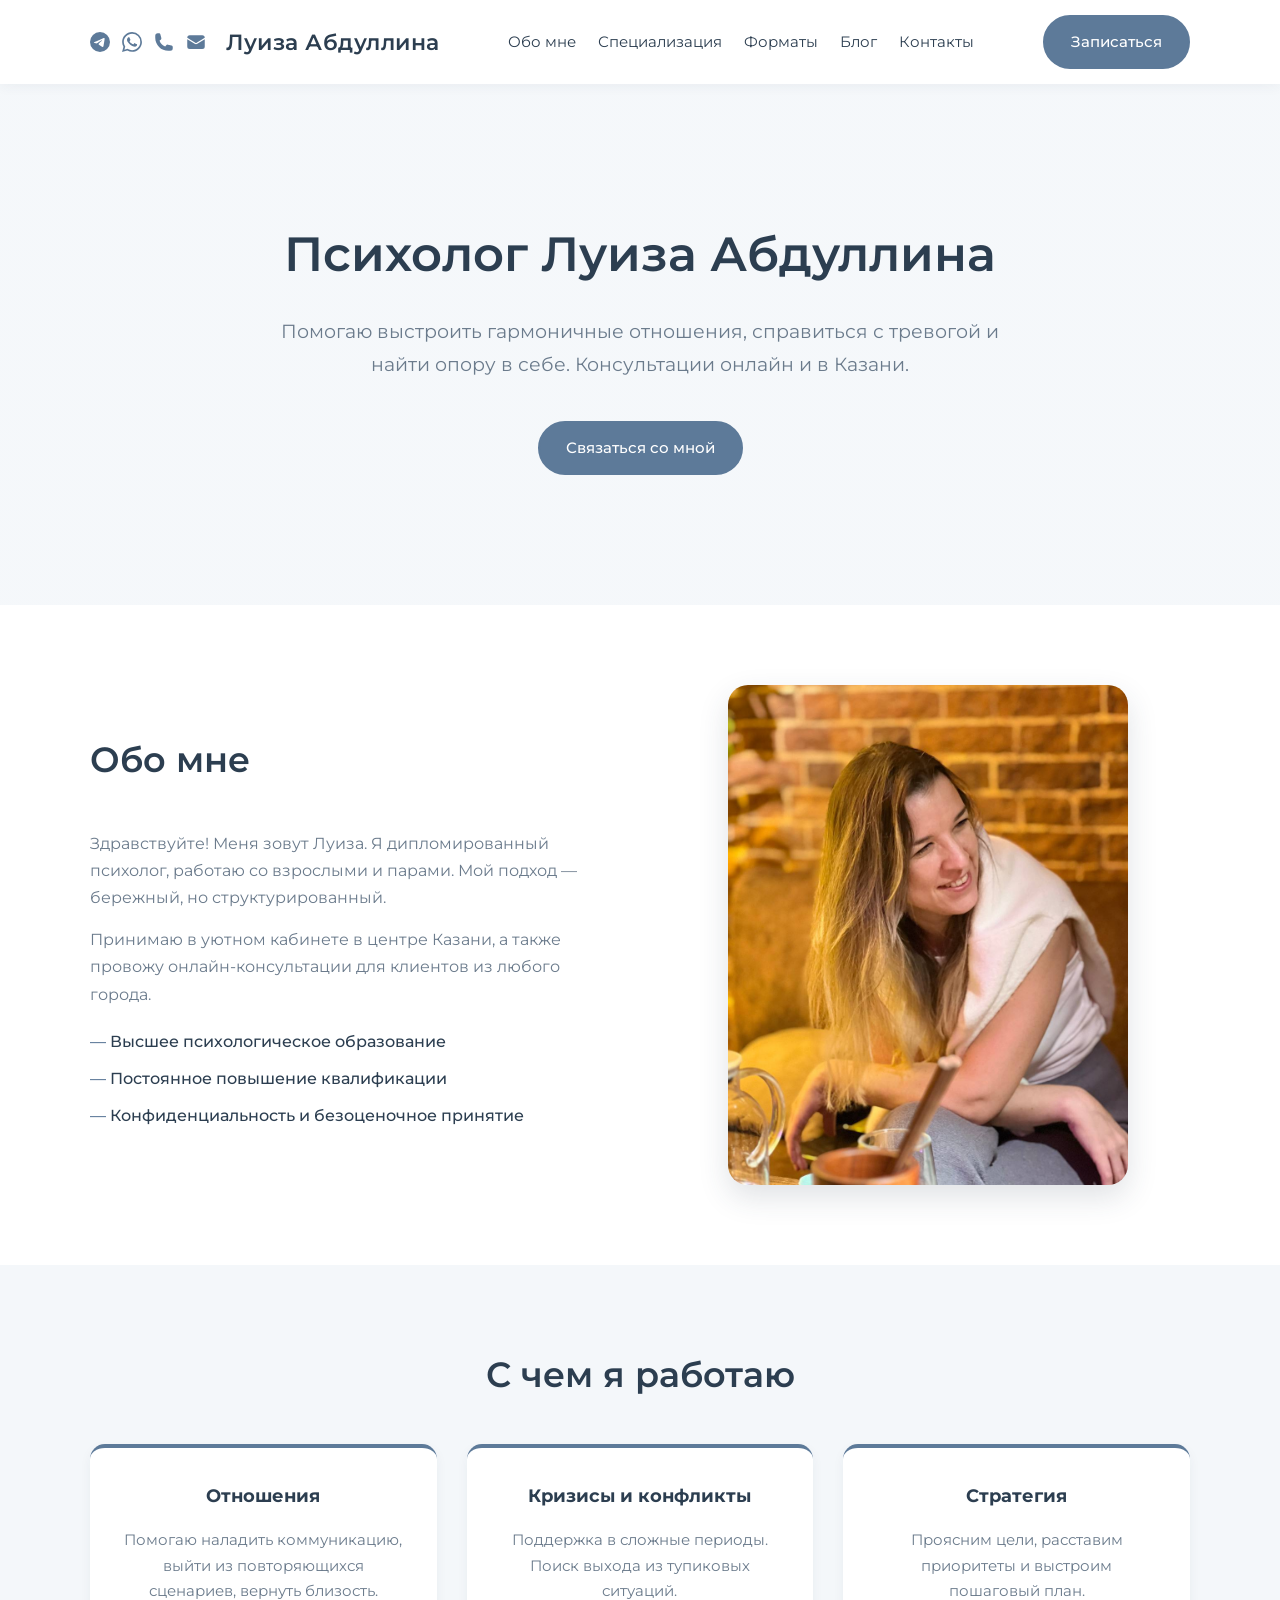
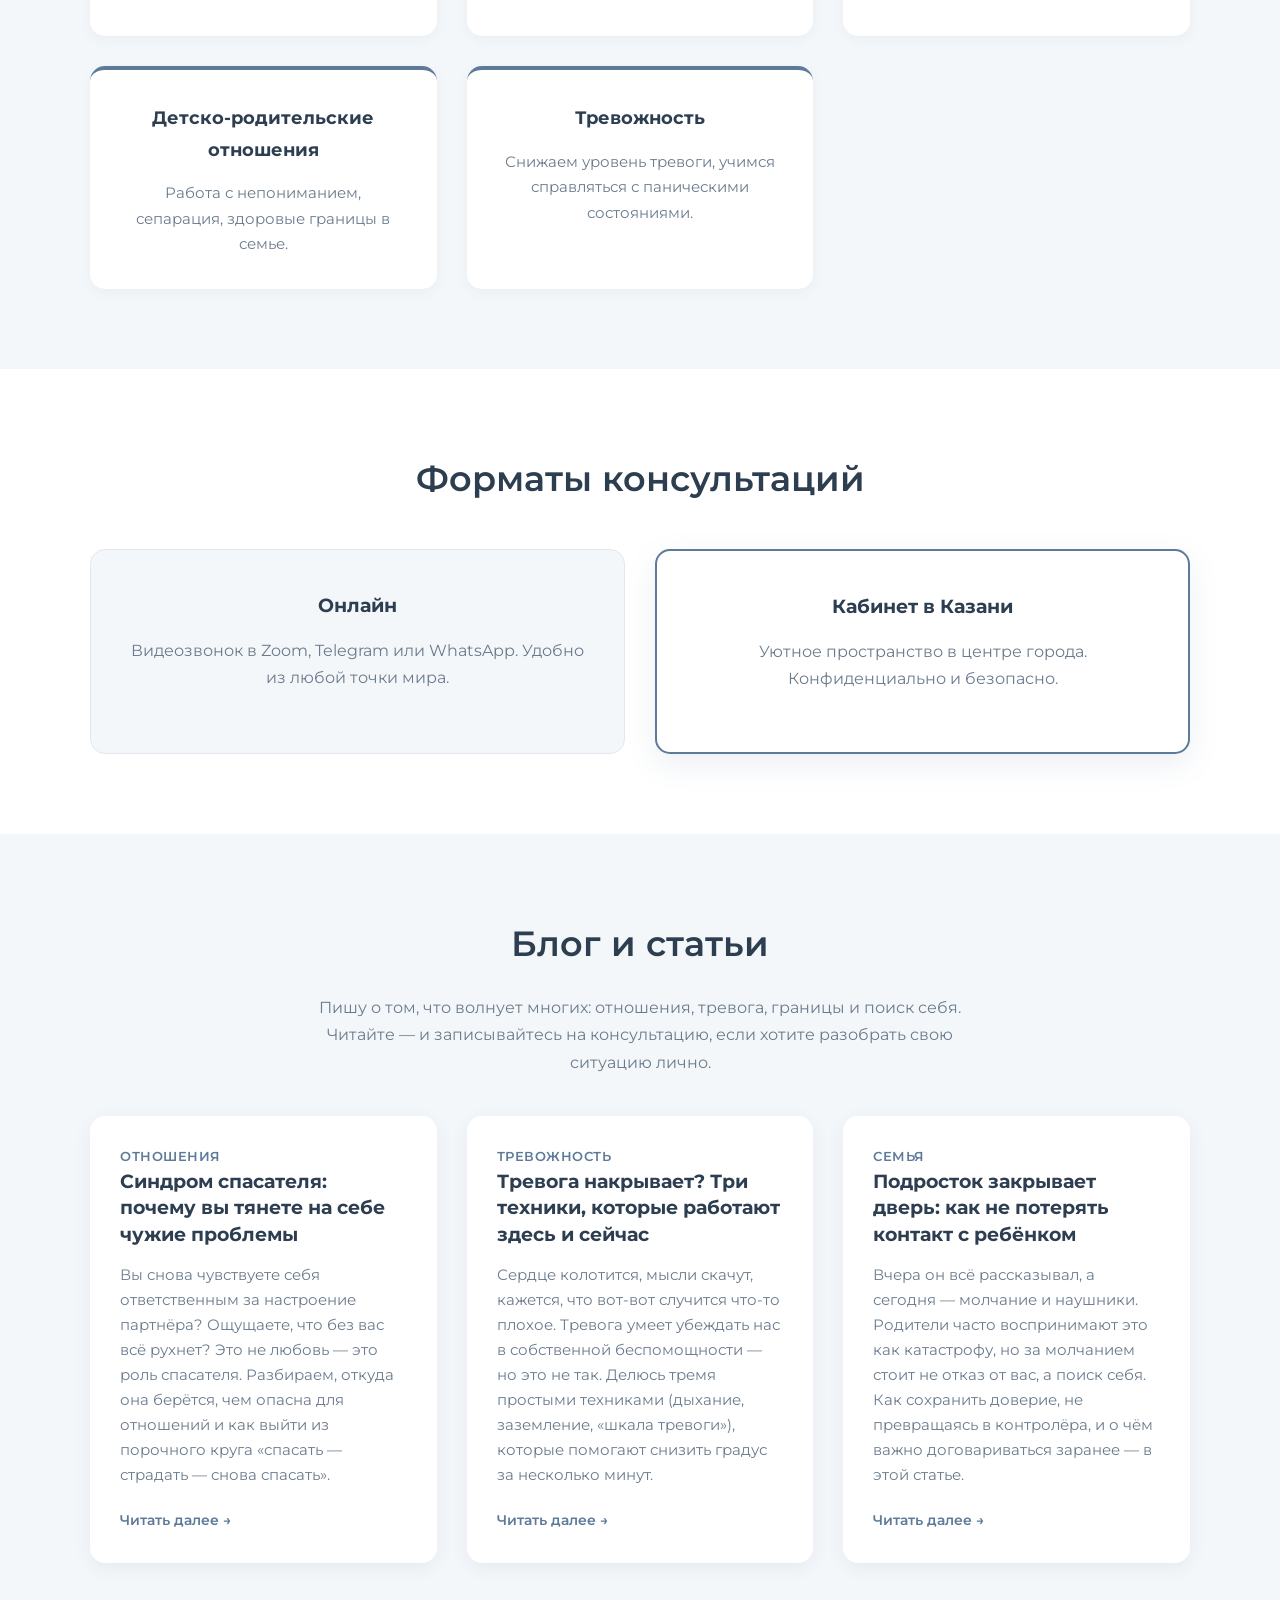
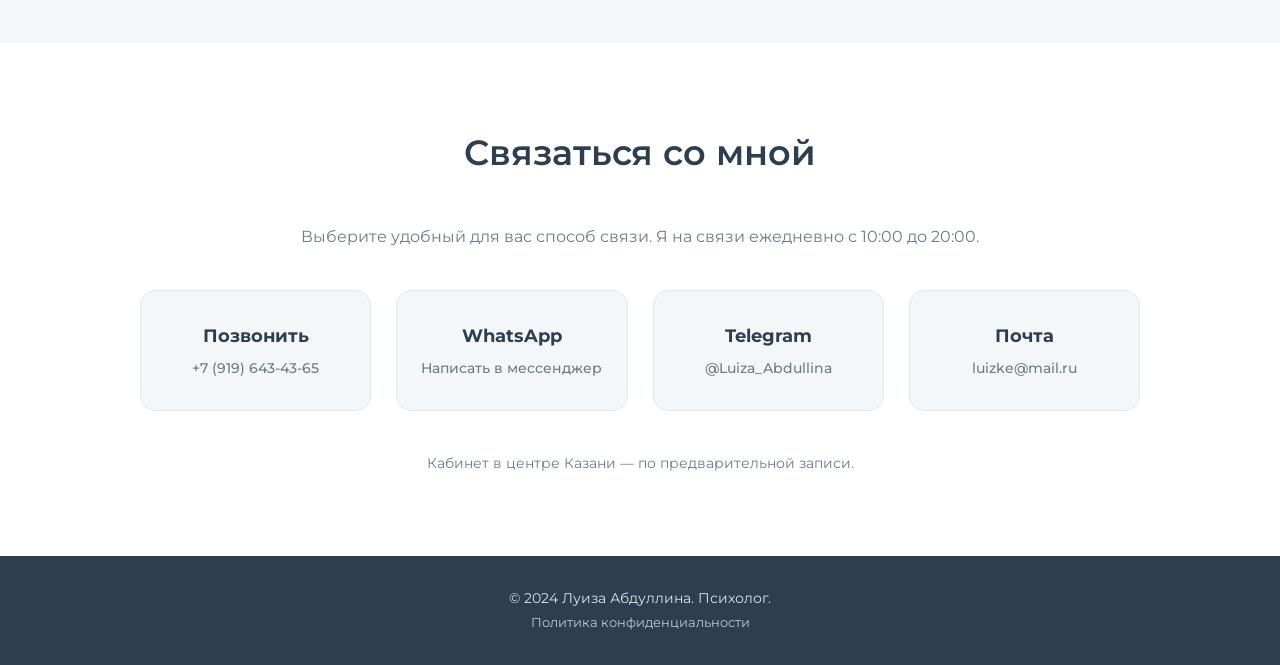
==== commit d56e742f: "Update index.html" ====
--- a/index.html
+++ b/index.html
@@ -63,8 +63,8 @@
             <h1>Психолог Луиза Абдуллина</h1>
             <p class="subtitle">Помогаю выстроить гармоничные отношения, справиться с тревогой и найти опору в себе. Консультации онлайн и в Казани.</p>
             <div class="hero-buttons">
-                <a href="#contacts" class="btn btn-primary">Связаться со мной</a>
-                <a href="https://t.me/Luiza_Abdullina" class="btn btn-secondary" target="_blank" rel="noopener noreferrer">Написать в Telegram</a>
+                <!-- Оставили только одну кнопку и сделали её чуть крупнее через класс hero-btn-large -->
+                <a href="#contacts" class="btn btn-primary hero-btn-large">Связаться со мной</a>
             </div>
         </div>
     </section>
--- a/style.css
+++ b/style.css
@@ -41,7 +41,7 @@
     text-decoration: none;
     font-weight: 500;
     font-size: 0.95rem;
-    transition: all 0.3s ease;
+    transition: background-color 0.3s ease, color 0.3s ease, border-color 0.3s ease, transform 0.3s ease;
     cursor: pointer;
     border: none;
     font-family: 'Montserrat', sans-serif;
@@ -67,6 +67,12 @@
 .btn-secondary:hover {
     background-color: var(--primary);
     color: var(--white);
+}
+
+a:focus-visible,
+.btn:focus-visible {
+    outline: 2px solid var(--secondary);
+    outline-offset: 3px;
 }
 
 /* Шапка */
@@ -85,31 +91,50 @@
     align-items: center;
 }
 
+/* Левая часть шапки: иконки + лого */
+.header-left {
+    display: flex;
+    align-items: center;
+    gap: 20px;
+}
+
+/* Иконки соцсетей и связи */
+.header-socials {
+    display: flex;
+    align-items: center;
+    gap: 12px;
+}
+
+.header-socials a {
+    display: flex;
+    align-items: center;
+    justify-content: center;
+    color: var(--secondary);
+    transition: color 0.3s ease, transform 0.3s ease;
+}
+
+.header-socials a:hover {
+    color: var(--primary);
+    transform: scale(1.15);
+}
+
+.header-socials svg {
+    width: 20px;
+    height: 20px;
+}
+
+/* Текстовый логотип */
 .logo {
-    display: flex;
-    align-items: center;
-    gap: 12px;
     text-decoration: none;
     color: var(--primary);
     font-weight: 600;
     font-size: 1.4rem;
     letter-spacing: 0.5px;
-}
-
-/* --- НАСТРОЙКИ ДЛЯ ЛОГОТИПА --- */
-.logo img {
-    width: 50px;              /* Размер логотипа */
-    height: 50px;
-    border-radius: 50%;       /* Делаем круглым */
-    object-fit: cover;        /* Заполняет круг */
-    background-color: #f0f4f8;/* Легкий фон, чтобы круг не был пустым */
-    border: 1px solid #E2E8F0;
-    padding: 2px;
-    transition: transform 0.3s ease;
-}
-
-.logo:hover img {
-    transform: scale(1.05);
+    transition: color 0.3s ease;
+}
+
+.logo:hover {
+    color: var(--secondary);
 }
 
 nav ul {
@@ -160,7 +185,7 @@
 /* Секции */
 .section {
     padding: 80px 0;
-    scroll-margin-top: 80px; 
+    scroll-margin-top: 100px;
 }
 
 .bg-light {
@@ -200,11 +225,15 @@
     margin-bottom: 10px;
     color: var(--primary);
     font-weight: 500;
-}
-
-.about-features i {
-    color: var(--secondary);
-    margin-right: 10px;
+    position: relative;
+    padding-left: 20px;
+}
+
+.about-features li::before {
+    content: "—";
+    position: absolute;
+    left: 0;
+    color: var(--secondary);
 }
 
 .about-image img {
@@ -230,7 +259,7 @@
     padding: 32px;
     border-radius: 15px;
     text-align: center;
-    transition: 0.3s;
+    transition: transform 0.3s ease, box-shadow 0.3s ease;
     border-top: 4px solid var(--secondary);
     box-shadow: 0 4px 12px rgba(44, 62, 80, 0.05);
 }
@@ -238,12 +267,6 @@
 .service-card:hover {
     transform: translateY(-5px);
     box-shadow: 0 12px 24px rgba(44, 62, 80, 0.12);
-}
-
-.service-card i {
-    font-size: 2.5rem;
-    color: var(--secondary);
-    margin-bottom: 20px;
 }
 
 .service-card h3 {
@@ -289,6 +312,12 @@
 }
 
 /* Блог */
+.blog-intro {
+    color: var(--text-light);
+    max-width: 700px;
+    margin: -20px auto 40px;
+}
+
 .blog-grid {
     display: grid;
     grid-template-columns: repeat(auto-fit, minmax(320px, 1fr));
@@ -301,7 +330,7 @@
     box-shadow: 0 5px 18px rgba(44, 62, 80, 0.07);
     display: flex;
     flex-direction: column;
-    transition: 0.3s;
+    transition: box-shadow 0.3s ease;
 }
 
 .blog-card:hover {
@@ -313,6 +342,14 @@
     display: flex;
     flex-direction: column;
     flex-grow: 1;
+}
+
+.blog-tag {
+    font-size: 0.8rem;
+    color: var(--secondary);
+    font-weight: 600;
+    text-transform: uppercase;
+    letter-spacing: 0.5px;
 }
 
 .blog-content h3 {
@@ -342,6 +379,11 @@
 }
 
 /* Контакты */
+.contacts-intro {
+    margin-bottom: 40px;
+    color: var(--text-light);
+}
+
 .contact-grid {
     display: grid;
     grid-template-columns: repeat(auto-fit, minmax(220px, 1fr));
@@ -357,11 +399,11 @@
     text-decoration: none;
     color: var(--primary);
     border: 1px solid #E2E8F0;
-    transition: all 0.3s ease;
+    transition: background-color 0.3s ease, border-color 0.3s ease, box-shadow 0.3s ease, transform 0.3s ease;
     display: flex;
     flex-direction: column;
     align-items: center;
-    gap: 10px;
+    gap: 5px;
 }
 
 .contact-card:hover {
@@ -371,12 +413,6 @@
     transform: translateY(-5px);
 }
 
-.contact-card i {
-    font-size: 2.2rem;
-    color: var(--secondary);
-    margin-bottom: 5px;
-}
-
 .contact-card h3 {
     font-size: 1.1rem;
     margin: 0;
@@ -392,6 +428,10 @@
 .note {
     color: var(--text-light);
     font-size: 0.9rem;
+}
+
+.contacts-note {
+    margin-top: 40px;
 }
 
 /* Подвал */
@@ -418,6 +458,10 @@
         flex-direction: column;
         gap: 15px;
     }
+    .header-left {
+        flex-direction: column;
+        gap: 10px;
+    }
     nav ul {
         flex-wrap: wrap;
         justify-content: center;
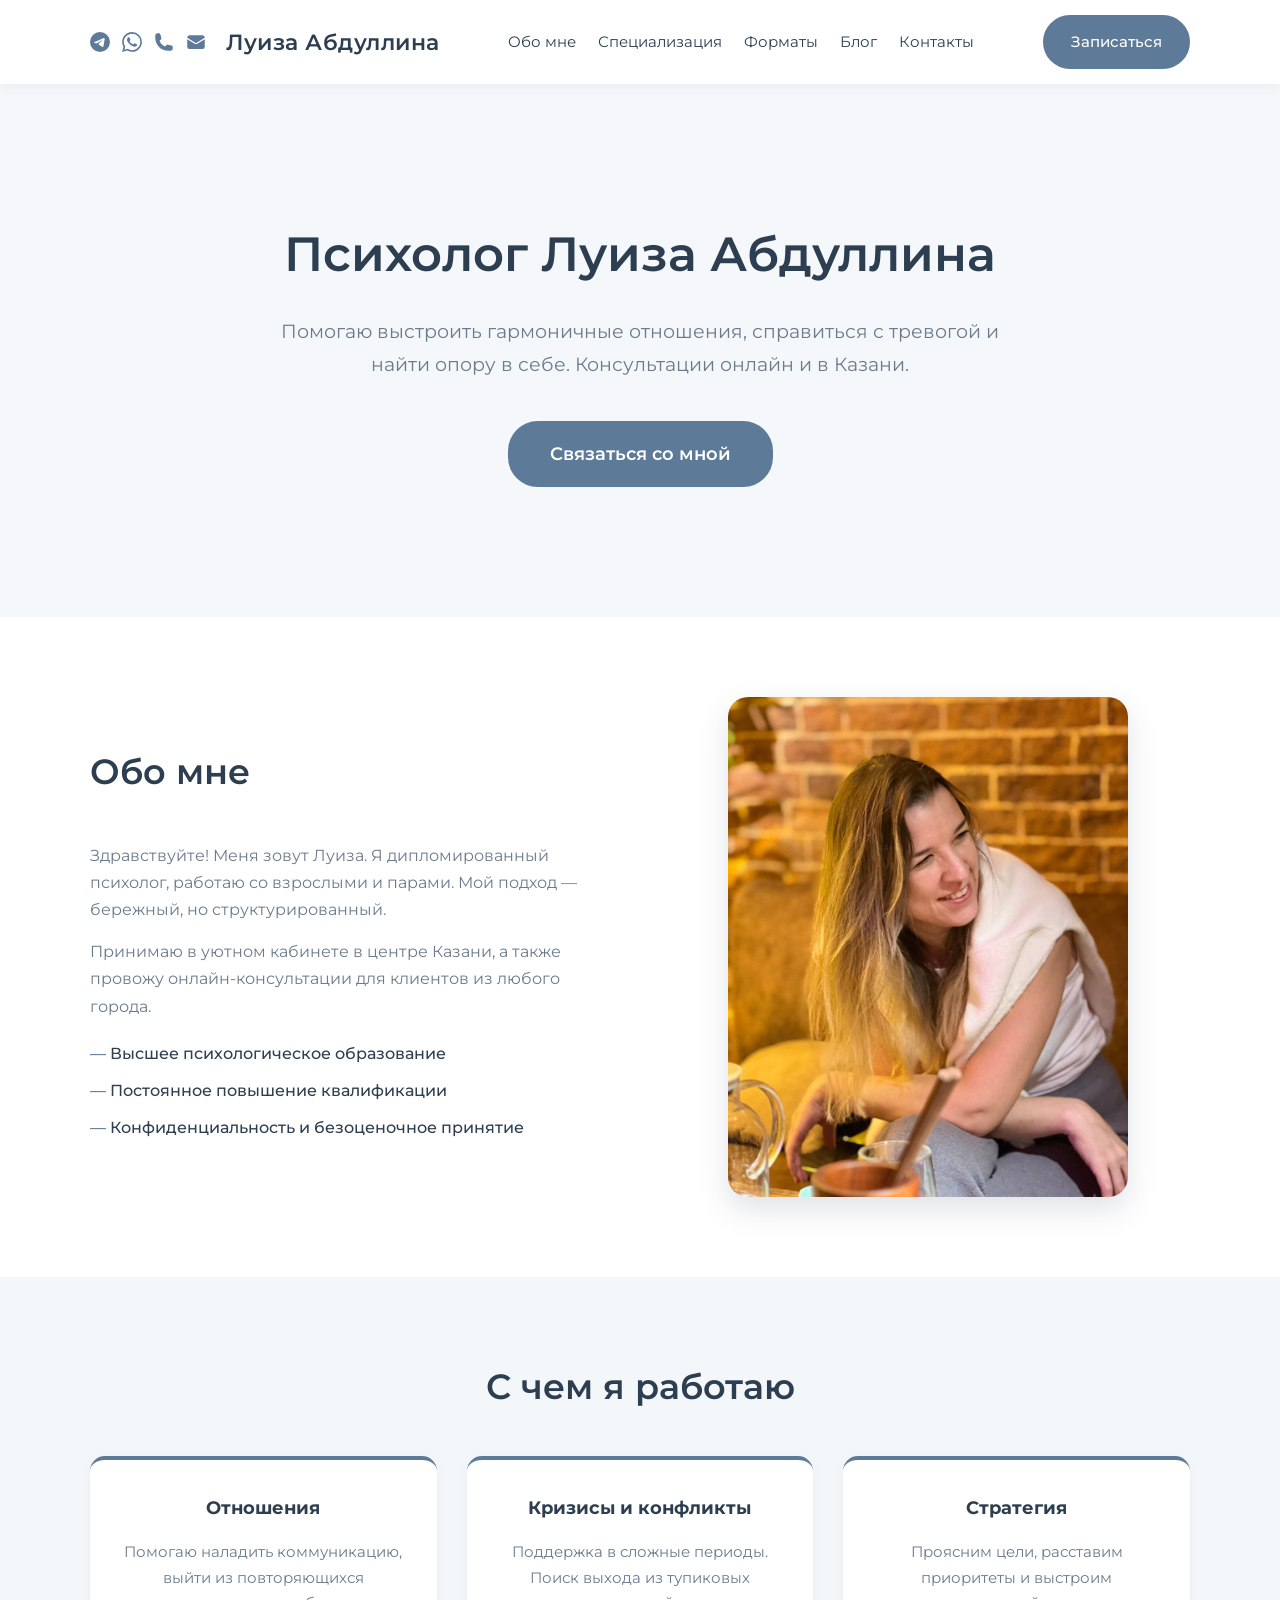
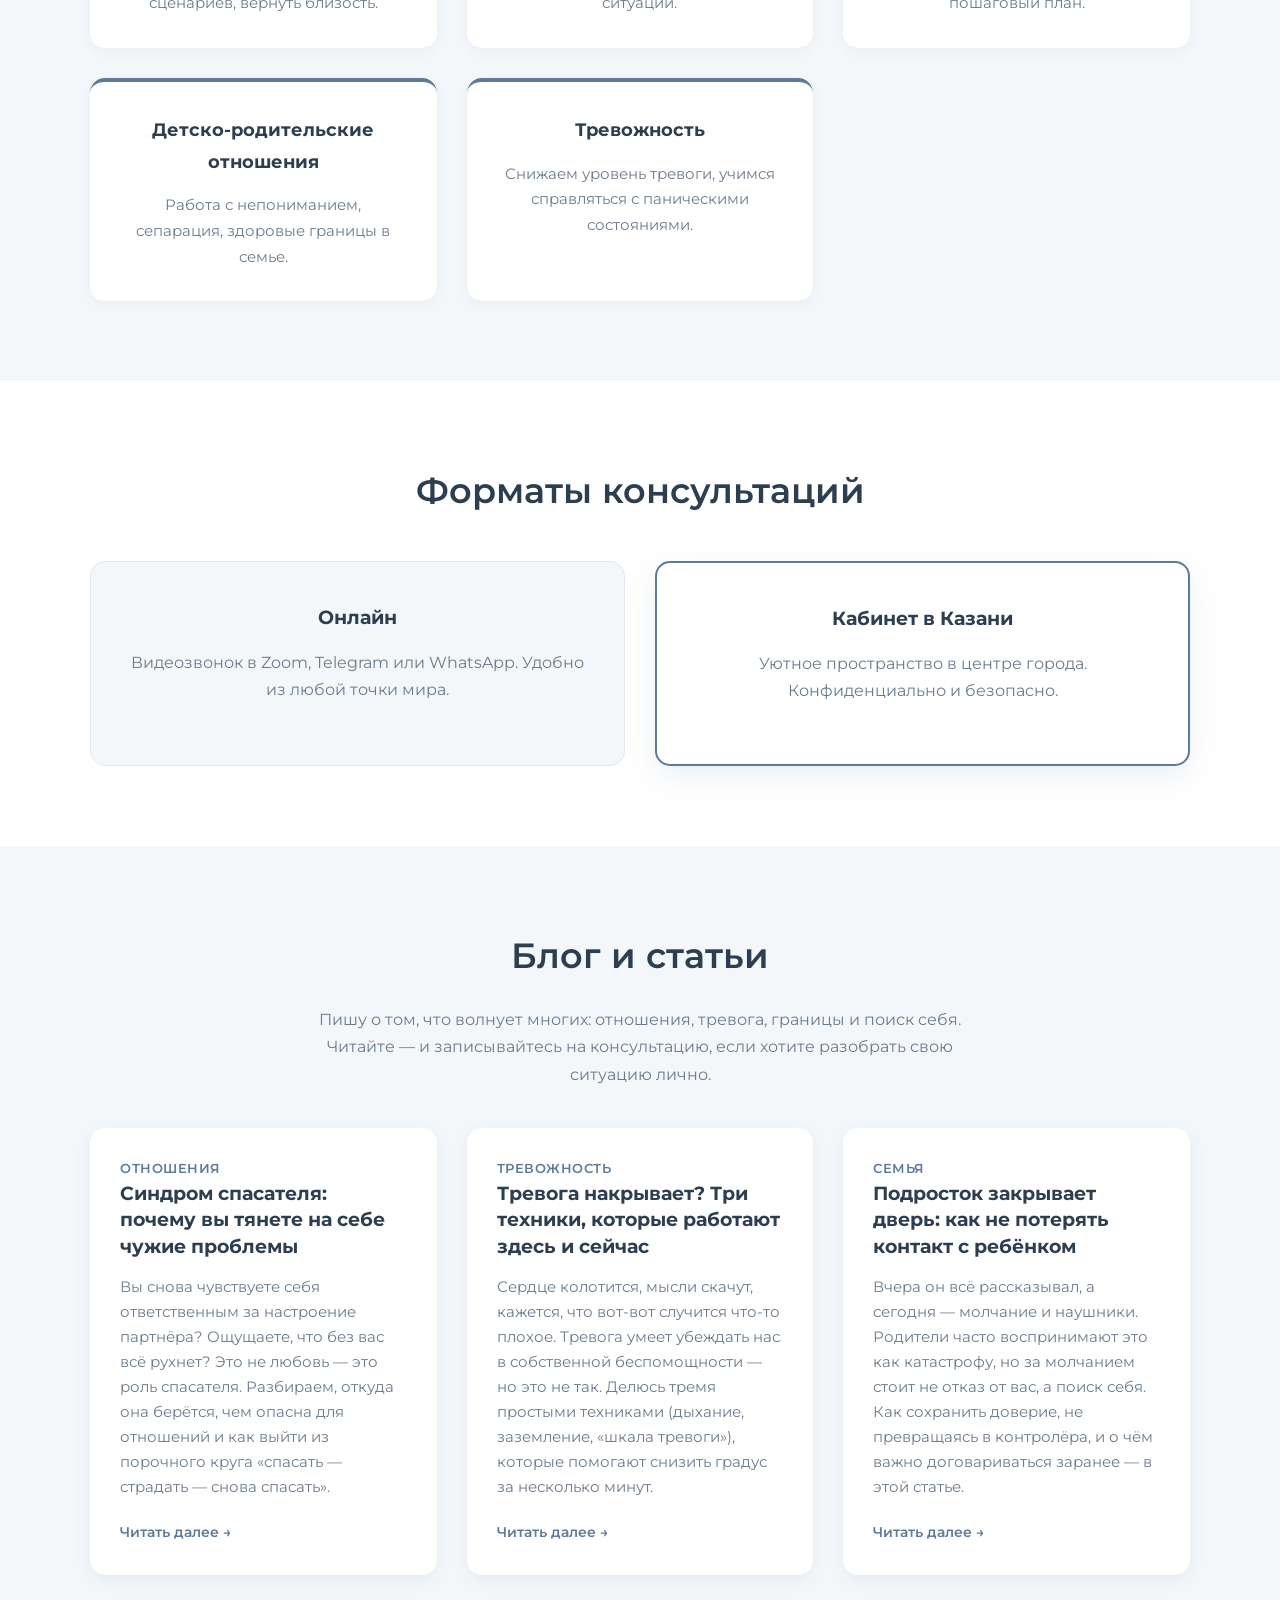
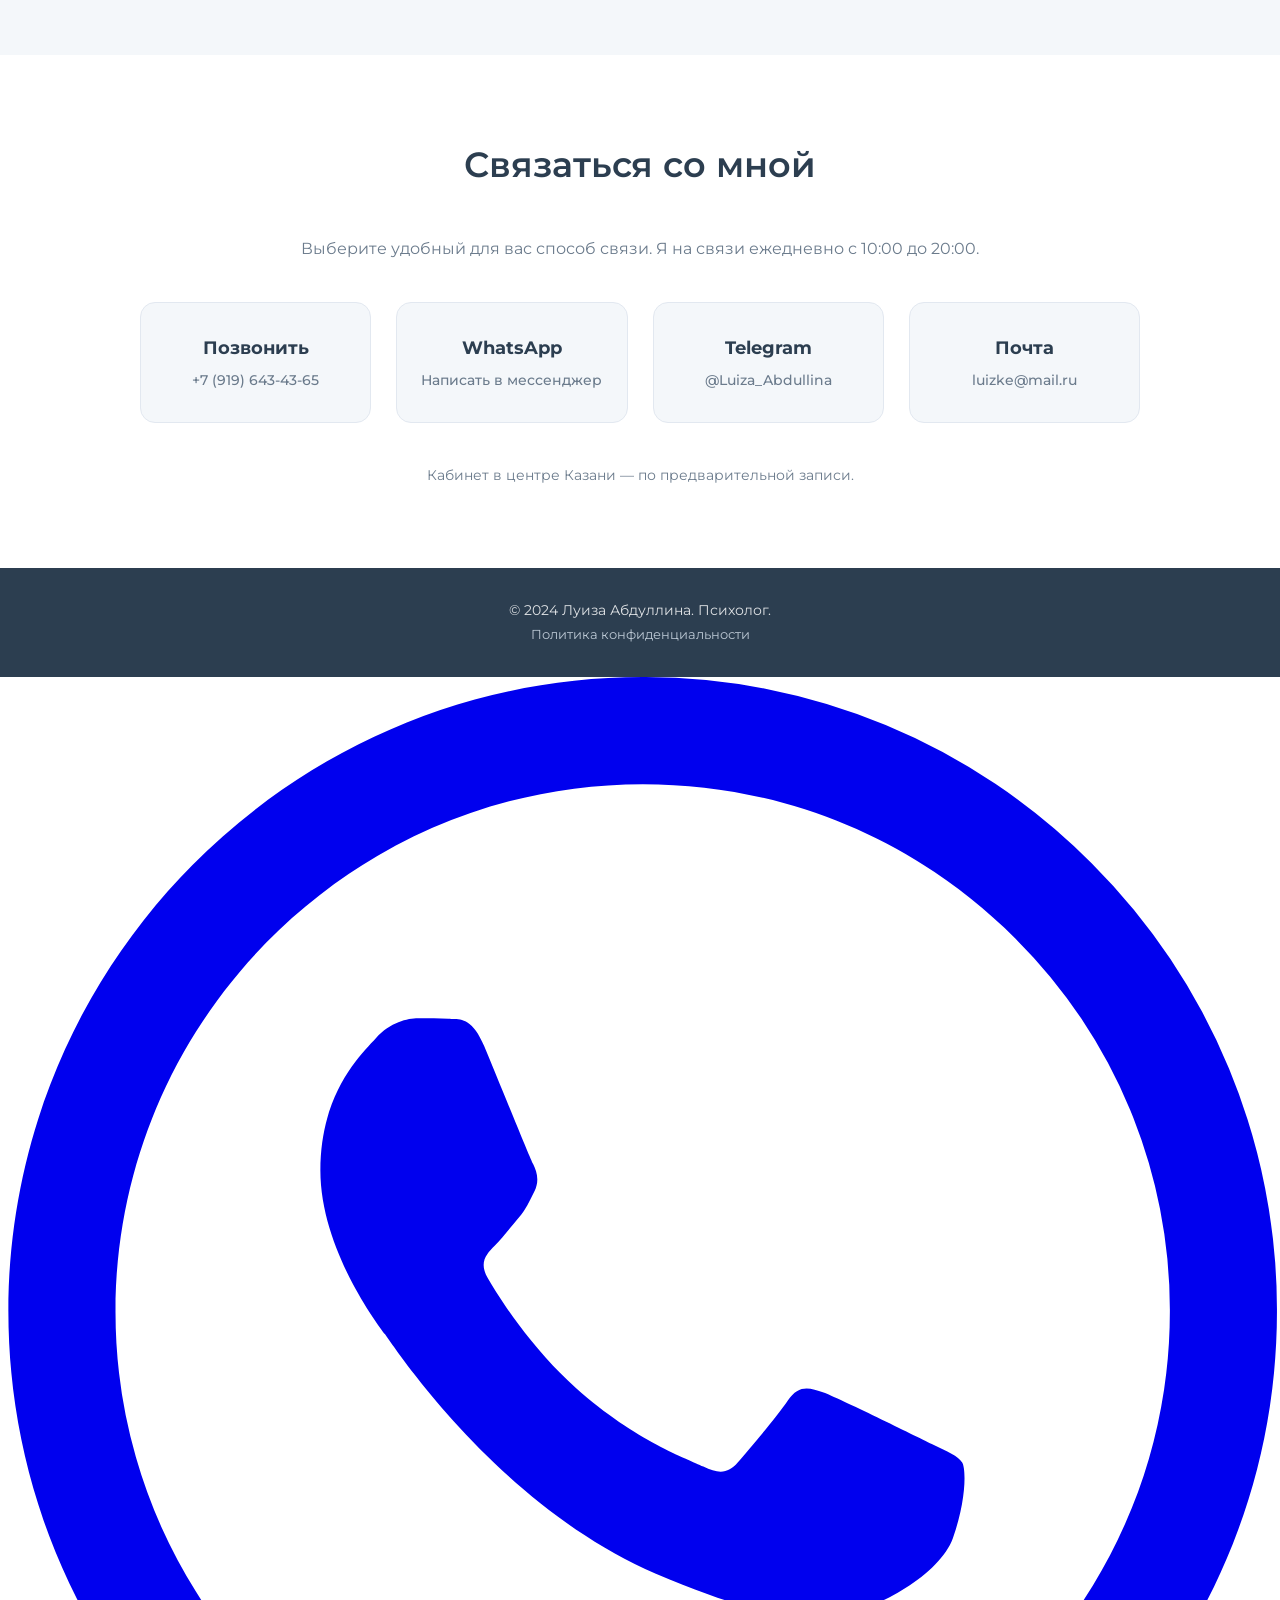
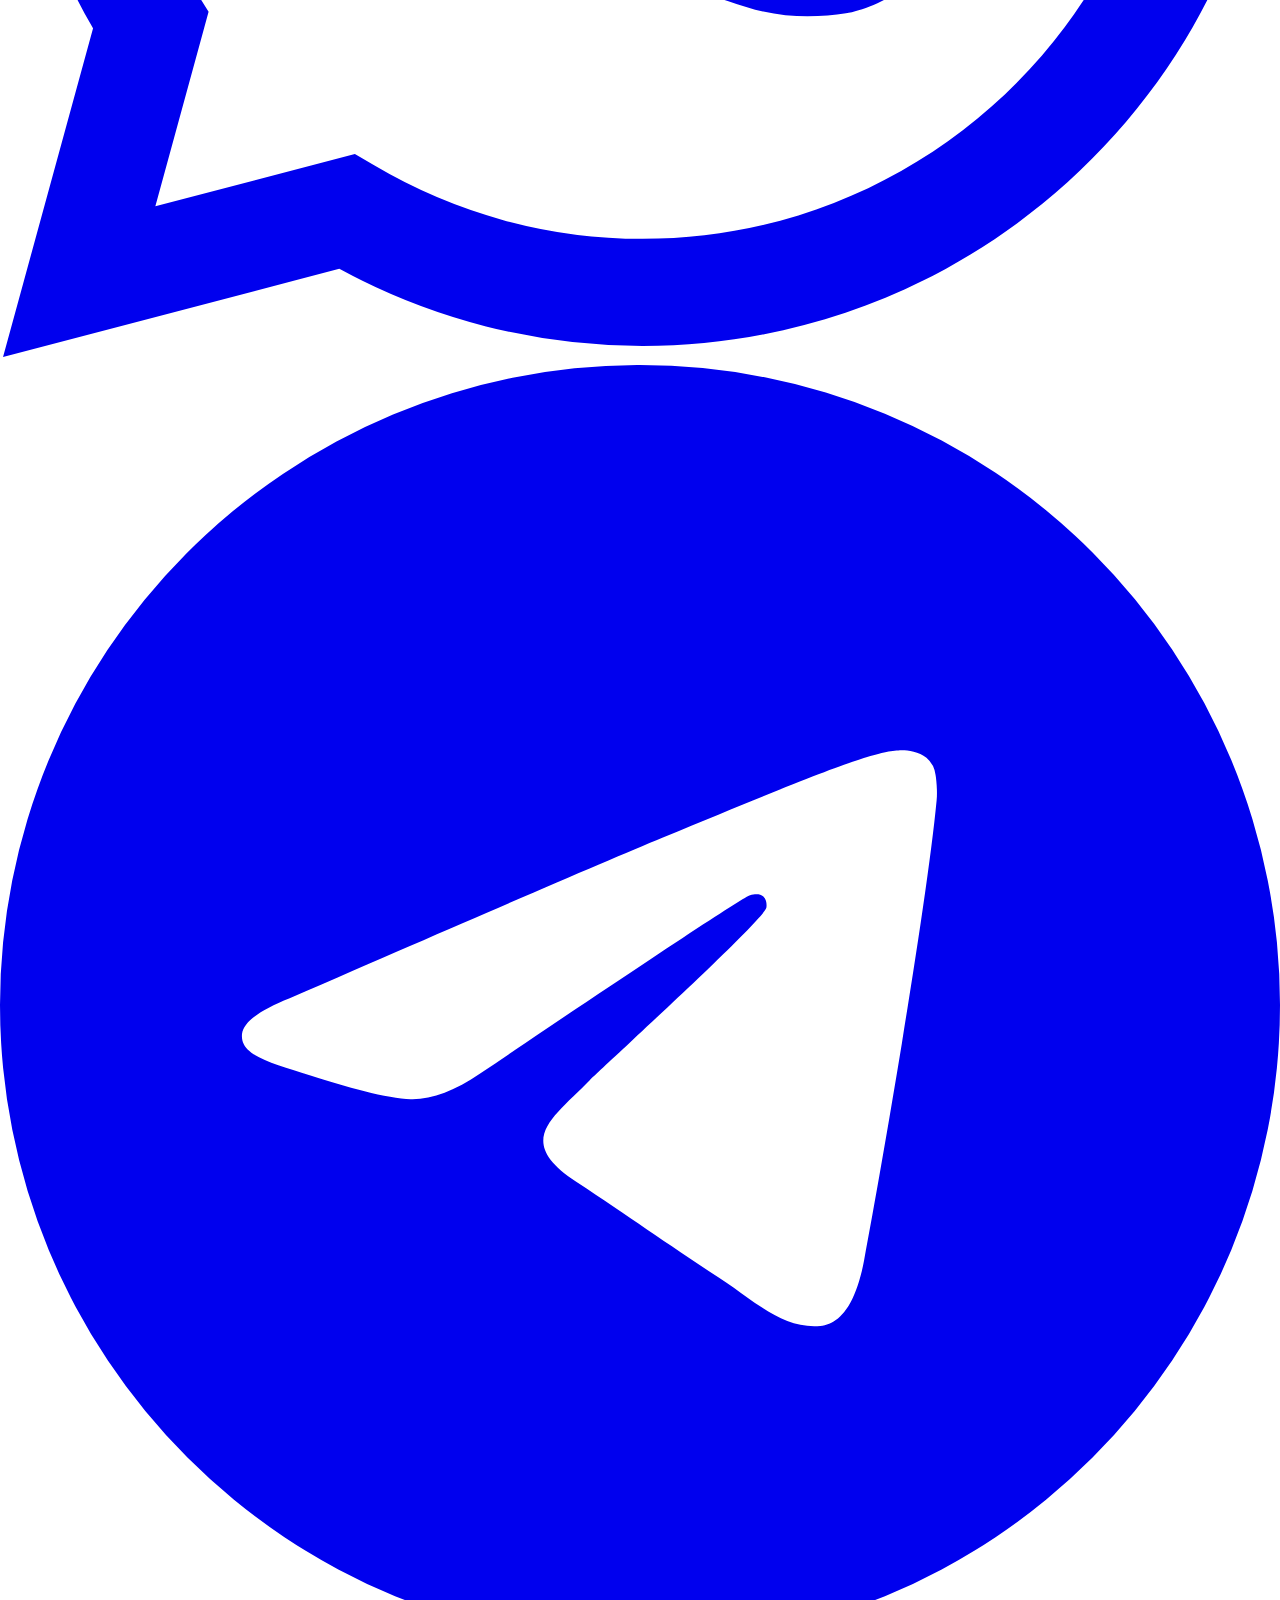
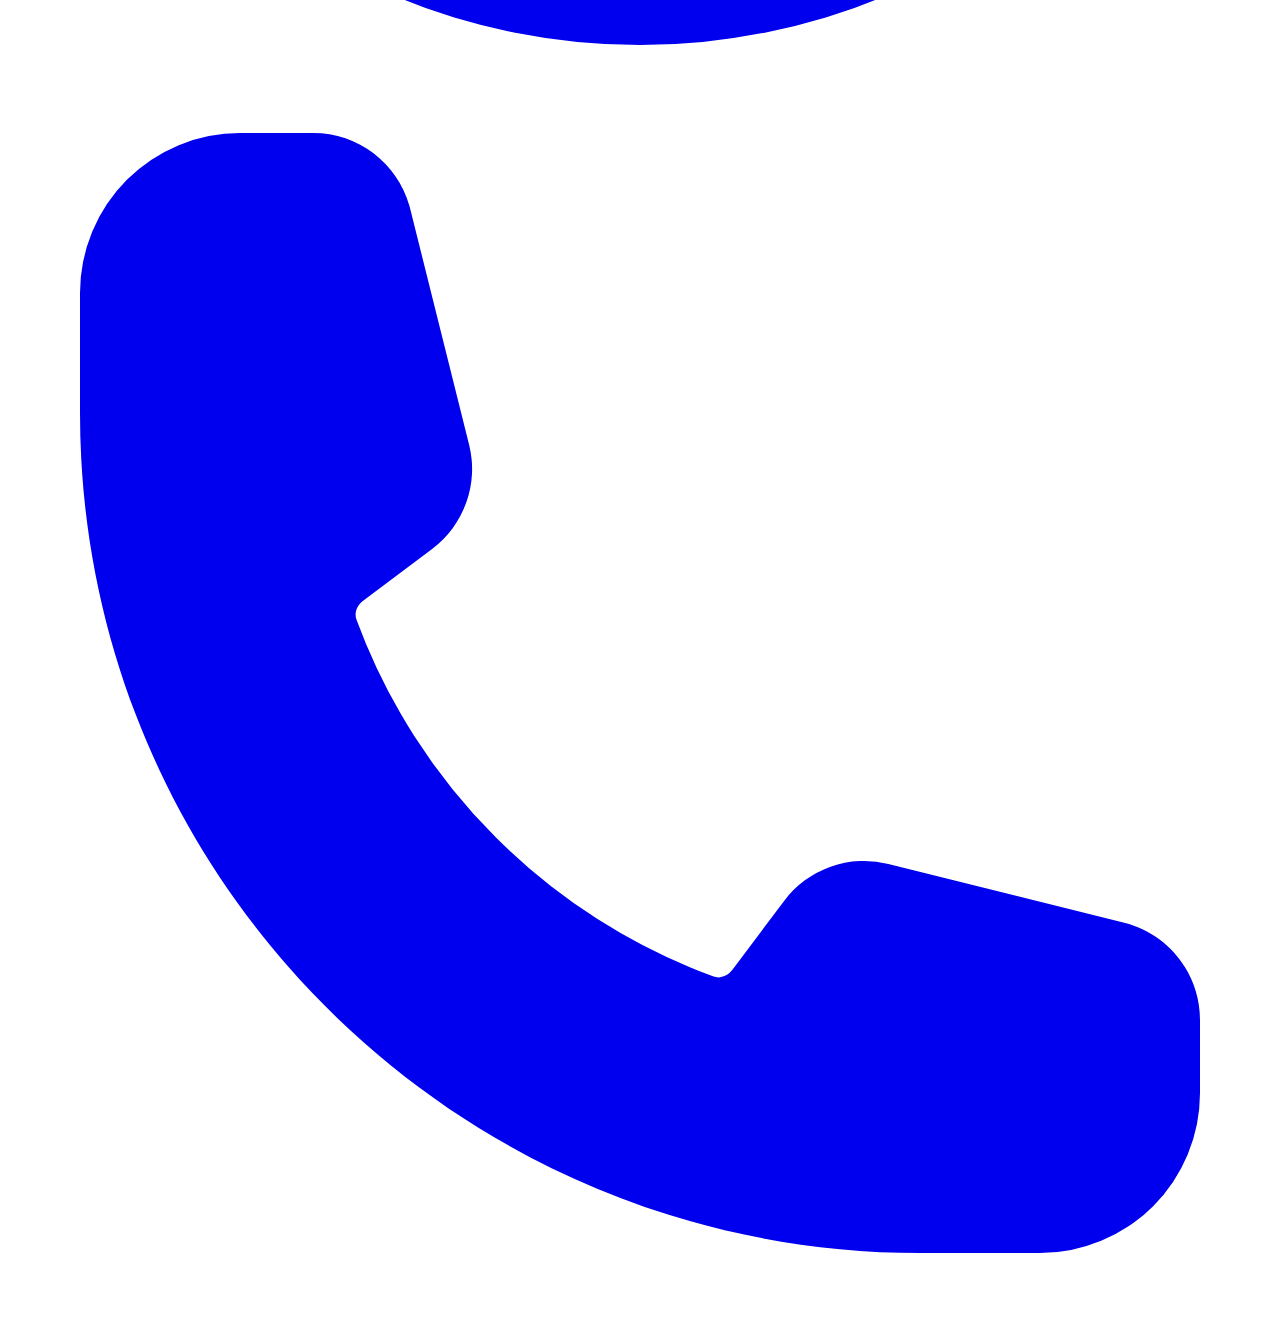
==== commit c0936b35: "Update index.html" ====
--- a/index.html
+++ b/index.html
@@ -63,7 +63,6 @@
             <h1>Психолог Луиза Абдуллина</h1>
             <p class="subtitle">Помогаю выстроить гармоничные отношения, справиться с тревогой и найти опору в себе. Консультации онлайн и в Казани.</p>
             <div class="hero-buttons">
-                <!-- Оставили только одну кнопку и сделали её чуть крупнее через класс hero-btn-large -->
                 <a href="#contacts" class="btn btn-primary hero-btn-large">Связаться со мной</a>
             </div>
         </div>
@@ -203,5 +202,18 @@
         </div>
     </footer>
 
+    <!-- ПЛАВАЮЩИЕ КНОПКИ СВЯЗИ -->
+    <div class="floating-contacts">
+        <a href="https://wa.me/79196434365" target="_blank" rel="noopener noreferrer" class="float-btn whatsapp" aria-label="WhatsApp" title="Написать в WhatsApp">
+            <svg viewBox="0 0 24 24" fill="currentColor"><path d="M17.472 14.382c-.297-.149-1.758-.867-2.03-.967-.273-.099-.471-.148-.67.15-.197.297-.767.966-.94 1.164-.173.199-.347.223-.644.075-.297-.15-1.255-.463-2.39-1.475-.883-.788-1.48-1.761-1.653-2.059-.173-.297-.018-.458.13-.606.134-.133.298-.347.446-.52.149-.174.198-.298.298-.497.099-.198.05-.371-.025-.52-.075-.149-.669-1.612-.916-2.207-.242-.579-.487-.5-.669-.51-.173-.008-.371-.01-.57-.01-.198 0-.52.074-.792.372-.272.297-1.04 1.016-1.04 2.479 0 1.462 1.065 2.875 1.213 3.074.149.198 2.096 3.2 5.077 4.487.709.306 1.262.489 1.694.625.712.227 1.36.195 1.871.118.571-.085 1.758-.719 2.006-1.413.248-.694.248-1.289.173-1.413-.074-.124-.272-.198-.57-.347m-5.421 7.403h-.004a9.87 9.87 0 0 1-5.031-1.378l-.361-.214-3.741.982.998-3.648-.235-.374a9.86 9.86 0 0 1-1.51-5.26c.001-5.45 4.436-9.884 9.888-9.884 2.64 0 5.122 1.03 6.988 2.898a9.825 9.825 0 0 1 2.893 6.994c-.003 5.45-4.437 9.884-9.885 9.884m8.413-18.297A11.815 11.815 0 0 0 12.05 0C5.495 0 .16 5.335.157 11.892c0 2.096.547 4.142 1.588 5.945L.057 24l6.305-1.654a11.882 11.882 0 0 0 5.683 1.448h.005c6.554 0 11.89-5.335 11.893-11.893a11.821 11.821 0 0 0-3.48-8.413Z"/></svg>
+        </a>
+        <a href="https://t.me/Luiza_Abdullina" target="_blank" rel="noopener noreferrer" class="float-btn telegram" aria-label="Telegram" title="Написать в Telegram">
+            <svg viewBox="0 0 24 24" fill="currentColor"><path d="M11.944 0A12 12 0 0 0 0 12a12 12 0 0 0 12 12 12 12 0 0 0 12-12A12 12 0 0 0 12 0a12 12 0 0 0-.056 0zm4.962 7.224c.1-.002.321.023.465.14a.506.506 0 0 1 .171.325c.016.093.036.306.02.472-.18 1.898-.962 6.502-1.36 8.627-.168.9-.499 1.201-.82 1.23-.696.065-1.225-.46-1.9-.902-1.056-.693-1.653-1.124-2.678-1.8-1.185-.78-.417-1.21.258-1.91.177-.184 3.247-2.977 3.307-3.23.007-.032.014-.15-.056-.212s-.174-.041-.249-.024c-.106.024-1.793 1.14-5.061 3.345-.48.33-.913.49-1.302.48-.428-.008-1.252-.241-1.865-.44-.752-.245-1.349-.374-1.297-.789.027-.216.325-.437.893-.663 3.498-1.524 5.83-2.529 6.998-3.014 3.332-1.386 4.025-1.627 4.476-1.635z"/></svg>
+        </a>
+        <a href="tel:+79196434365" class="float-btn phone" aria-label="Позвонить" title="Позвонить">
+            <svg viewBox="0 0 24 24" fill="currentColor"><path d="M1.5 4.5a3 3 0 0 1 3-3h1.372c.86 0 1.61.586 1.819 1.42l1.105 4.423a1.875 1.875 0 0 1-.694 1.955l-1.293.97c-.135.101-.164.249-.126.352a11.285 11.285 0 0 0 6.697 6.697c.103.038.25.009.352-.126l.97-1.293a1.875 1.875 0 0 1 1.955-.694l4.423 1.105c.834.209 1.42.959 1.42 1.82V19.5a3 3 0 0 1-3 3h-2.25C8.552 22.5 1.5 15.448 1.5 6.75V4.5Z"/></svg>
+        </a>
+    </div>
+
 </body>
 </html>
--- a/style.css
+++ b/style.css
@@ -69,6 +69,13 @@
     color: var(--white);
 }
 
+/* Увеличенная кнопка на главном экране */
+.hero-btn-large {
+    padding: 16px 40px;
+    font-size: 1.1rem;
+    font-weight: 600;
+}
+
 a:focus-visible,
 .btn:focus-visible {
     outline: 2px solid var(--secondary);
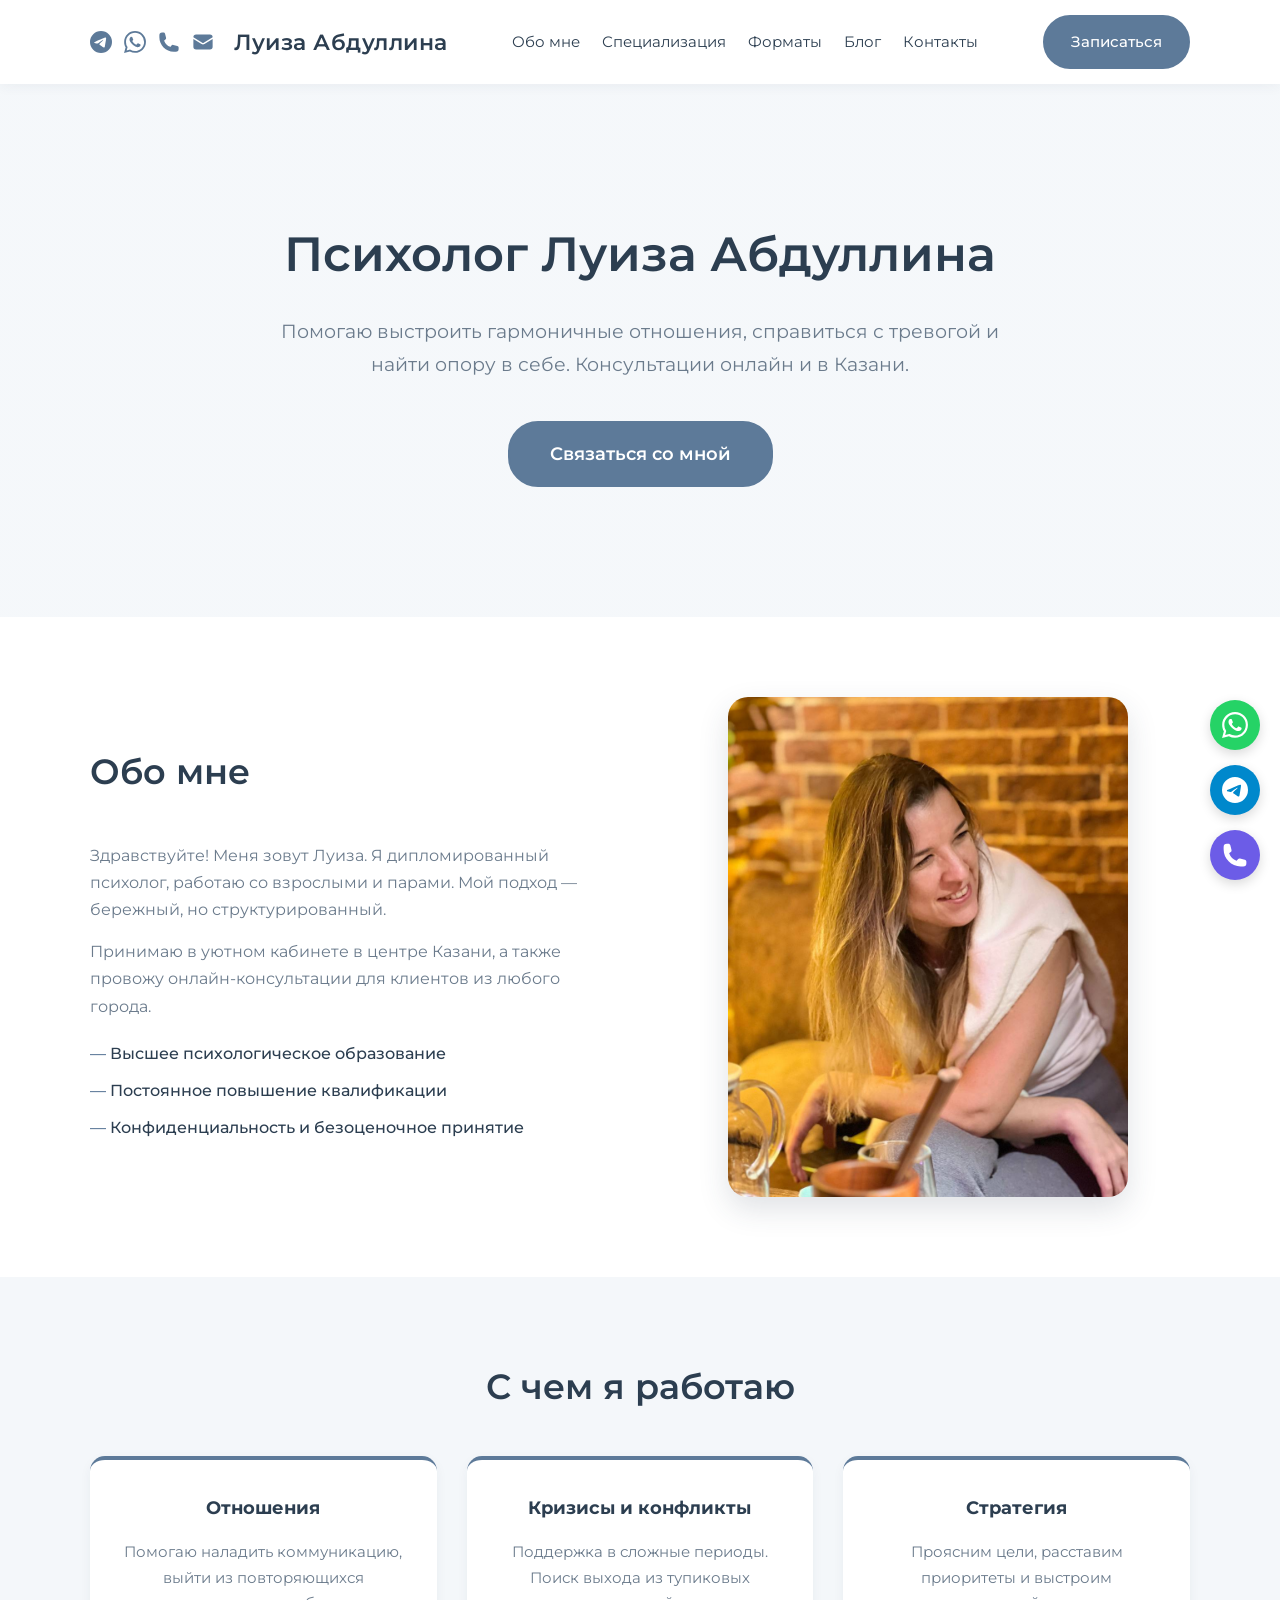
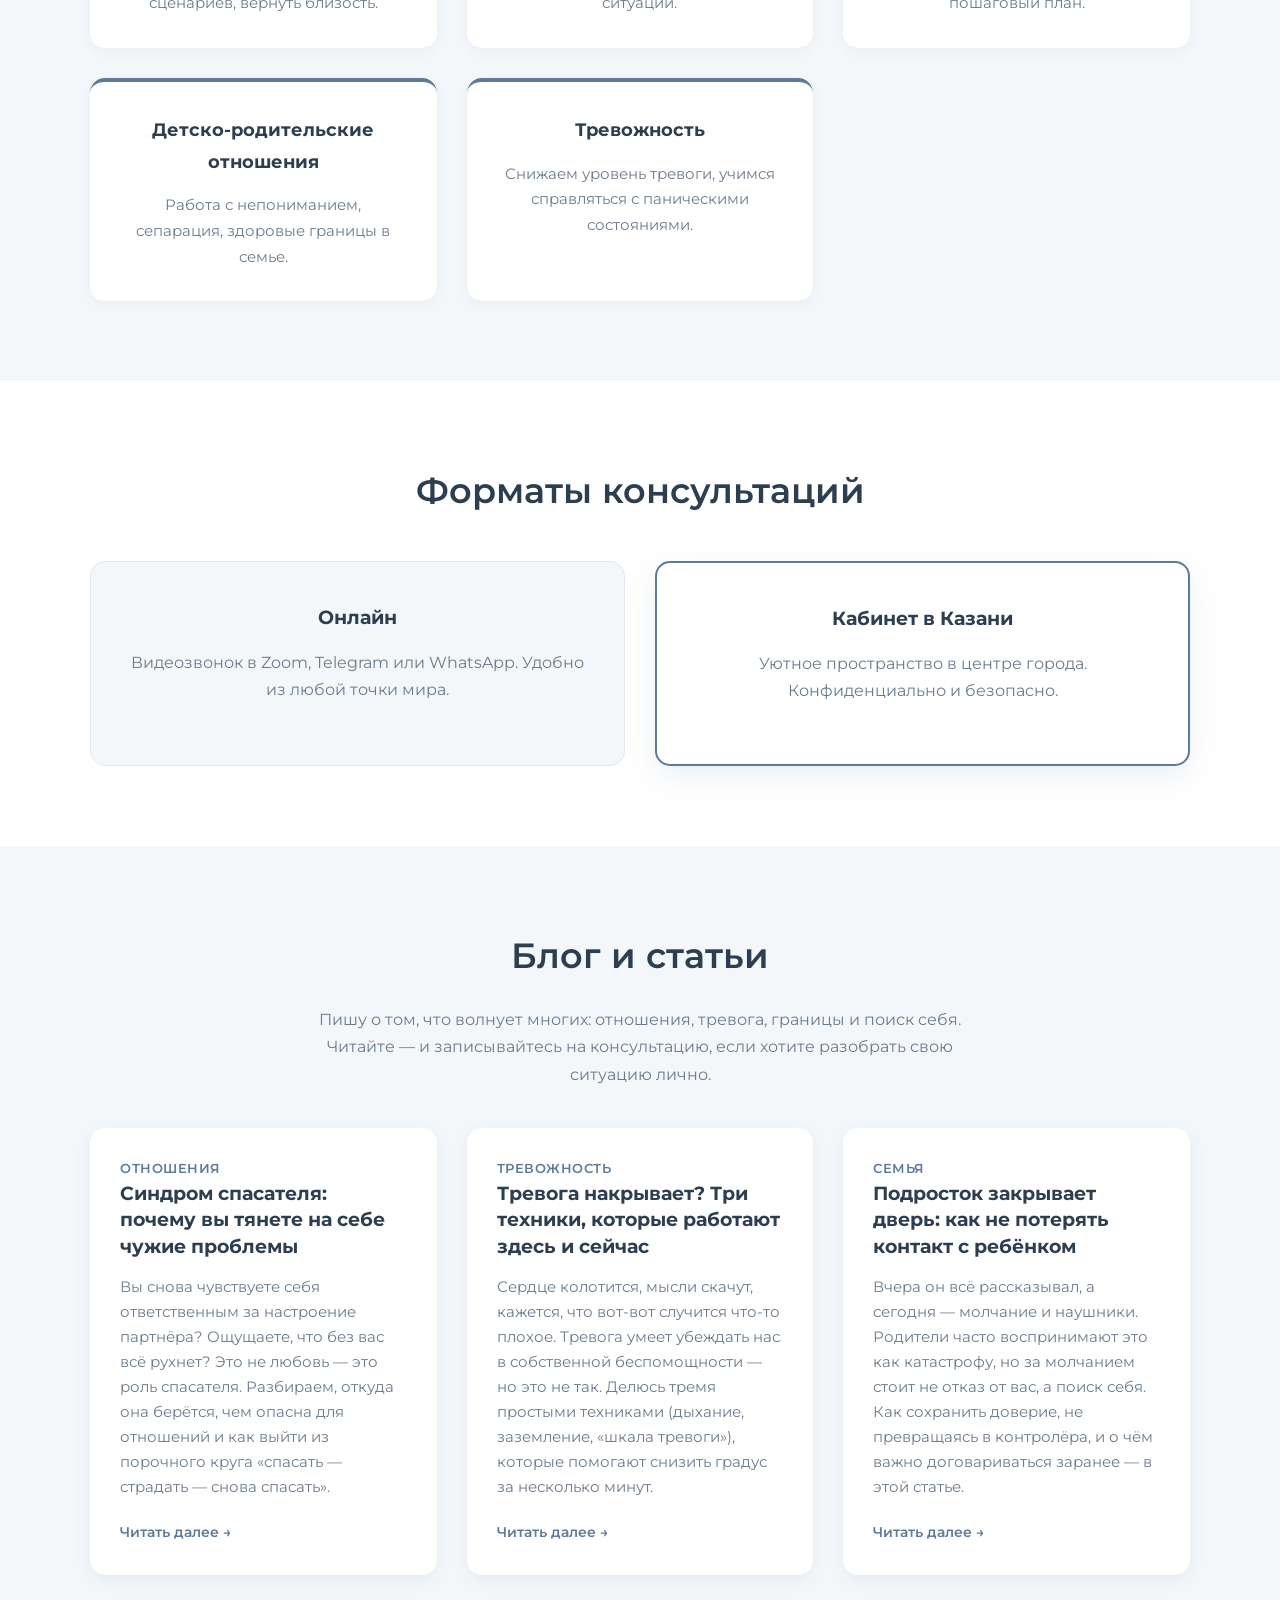
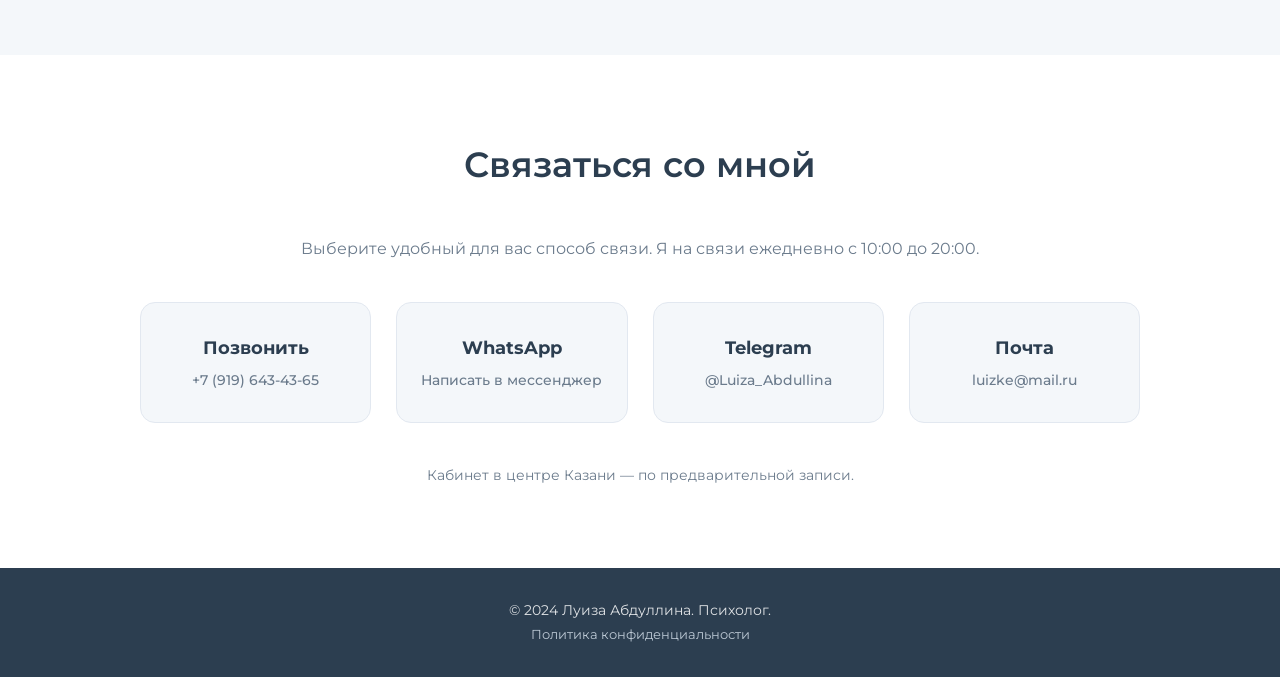
==== commit 9422212d: "Update index.html" ====
--- a/index.html
+++ b/index.html
@@ -25,16 +25,25 @@
                 <!-- Иконки соцсетей и связи -->
                 <div class="header-socials">
                     <a href="https://t.me/Luiza_Abdullina" target="_blank" rel="noopener noreferrer" aria-label="Telegram" title="Telegram">
-                        <svg viewBox="0 0 24 24" fill="currentColor"><path d="M11.944 0A12 12 0 0 0 0 12a12 12 0 0 0 12 12 12 12 0 0 0 12-12A12 12 0 0 0 12 0a12 12 0 0 0-.056 0zm4.962 7.224c.1-.002.321.023.465.14a.506.506 0 0 1 .171.325c.016.093.036.306.02.472-.18 1.898-.962 6.502-1.36 8.627-.168.9-.499 1.201-.82 1.23-.696.065-1.225-.46-1.9-.902-1.056-.693-1.653-1.124-2.678-1.8-1.185-.78-.417-1.21.258-1.91.177-.184 3.247-2.977 3.307-3.23.007-.032.014-.15-.056-.212s-.174-.041-.249-.024c-.106.024-1.793 1.14-5.061 3.345-.48.33-.913.49-1.302.48-.428-.008-1.252-.241-1.865-.44-.752-.245-1.349-.374-1.297-.789.027-.216.325-.437.893-.663 3.498-1.524 5.83-2.529 6.998-3.014 3.332-1.386 4.025-1.627 4.476-1.635z"/></svg>
+                        <svg viewBox="0 0 24 24" fill="currentColor" xmlns="http://www.w3.org/2000/svg">
+                            <path d="M11.944 0A12 12 0 0 0 0 12a12 12 0 0 0 12 12 12 12 0 0 0 12-12A12 12 0 0 0 12 0a12 12 0 0 0-.056 0zm4.962 7.224c.1-.002.321.023.465.14a.506.506 0 0 1 .171.325c.016.093.036.306.02.472-.18 1.898-.962 6.502-1.36 8.627-.168.9-.499 1.201-.82 1.23-.696.065-1.225-.46-1.9-.902-1.056-.693-1.653-1.124-2.678-1.8-1.185-.78-.417-1.21.258-1.91.177-.184 3.247-2.977 3.307-3.23.007-.032.014-.15-.056-.212s-.174-.041-.249-.024c-.106.024-1.793 1.14-5.061 3.345-.48.33-.913.49-1.302.48-.428-.008-1.252-.241-1.865-.44-.752-.245-1.349-.374-1.297-.789.027-.216.325-.437.893-.663 3.498-1.524 5.83-2.529 6.998-3.014 3.332-1.386 4.025-1.627 4.476-1.635z"/>
+                        </svg>
                     </a>
                     <a href="https://wa.me/79196434365" target="_blank" rel="noopener noreferrer" aria-label="WhatsApp" title="WhatsApp">
-                        <svg viewBox="0 0 24 24" fill="currentColor"><path d="M17.472 14.382c-.297-.149-1.758-.867-2.03-.967-.273-.099-.471-.148-.67.15-.197.297-.767.966-.94 1.164-.173.199-.347.223-.644.075-.297-.15-1.255-.463-2.39-1.475-.883-.788-1.48-1.761-1.653-2.059-.173-.297-.018-.458.13-.606.134-.133.298-.347.446-.52.149-.174.198-.298.298-.497.099-.198.05-.371-.025-.52-.075-.149-.669-1.612-.916-2.207-.242-.579-.487-.5-.669-.51-.173-.008-.371-.01-.57-.01-.198 0-.52.074-.792.372-.272.297-1.04 1.016-1.04 2.479 0 1.462 1.065 2.875 1.213 3.074.149.198 2.096 3.2 5.077 4.487.709.306 1.262.489 1.694.625.712.227 1.36.195 1.871.118.571-.085 1.758-.719 2.006-1.413.248-.694.248-1.289.173-1.413-.074-.124-.272-.198-.57-.347m-5.421 7.403h-.004a9.87 9.87 0 0 1-5.031-1.378l-.361-.214-3.741.982.998-3.648-.235-.374a9.86 9.86 0 0 1-1.51-5.26c.001-5.45 4.436-9.884 9.888-9.884 2.64 0 5.122 1.03 6.988 2.898a9.825 9.825 0 0 1 2.893 6.994c-.003 5.45-4.437 9.884-9.885 9.884m8.413-18.297A11.815 11.815 0 0 0 12.05 0C5.495 0 .16 5.335.157 11.892c0 2.096.547 4.142 1.588 5.945L.057 24l6.305-1.654a11.882 11.882 0 0 0 5.683 1.448h.005c6.554 0 11.89-5.335 11.893-11.893a11.821 11.821 0 0 0-3.48-8.413Z"/></svg>
+                        <svg viewBox="0 0 24 24" fill="currentColor" xmlns="http://www.w3.org/2000/svg">
+                            <path d="M17.472 14.382c-.297-.149-1.758-.867-2.03-.967-.273-.099-.471-.148-.67.15-.197.297-.767.966-.94 1.164-.173.199-.347.223-.644.075-.297-.15-1.255-.463-2.39-1.475-.883-.788-1.48-1.761-1.653-2.059-.173-.297-.018-.458.13-.606.134-.133.298-.347.446-.52.149-.174.198-.298.298-.497.099-.198.05-.371-.025-.52-.075-.149-.669-1.612-.916-2.207-.242-.579-.487-.5-.669-.51-.173-.008-.371-.01-.57-.01-.198 0-.52.074-.792.372-.272.297-1.04 1.016-1.04 2.479 0 1.462 1.065 2.875 1.213 3.074.149.198 2.096 3.2 5.077 4.487.709.306 1.262.489 1.694.625.712.227 1.36.195 1.871.118.571-.085 1.758-.719 2.006-1.413.248-.694.248-1.289.173-1.413-.074-.124-.272-.198-.57-.347m-5.421 7.403h-.004a9.87 9.87 0 0 1-5.031-1.378l-.361-.214-3.741.982.998-3.648-.235-.374a9.86 9.86 0 0 1-1.51-5.26c.001-5.45 4.436-9.884 9.888-9.884 2.64 0 5.122 1.03 6.988 2.898a9.825 9.825 0 0 1 2.893 6.994c-.003 5.45-4.437 9.884-9.885 9.884m8.413-18.297A11.815 11.815 0 0 0 12.05 0C5.495 0 .16 5.335.157 11.892c0 2.096.547 4.142 1.588 5.945L.057 24l6.305-1.654a11.882 11.882 0 0 0 5.683 1.448h.005c6.554 0 11.89-5.335 11.893-11.893a11.821 11.821 0 0 0-3.48-8.413Z"/>
+                        </svg>
                     </a>
                     <a href="tel:+79196434365" aria-label="Позвонить" title="Позвонить">
-                        <svg viewBox="0 0 24 24" fill="currentColor"><path d="M1.5 4.5a3 3 0 0 1 3-3h1.372c.86 0 1.61.586 1.819 1.42l1.105 4.423a1.875 1.875 0 0 1-.694 1.955l-1.293.97c-.135.101-.164.249-.126.352a11.285 11.285 0 0 0 6.697 6.697c.103.038.25.009.352-.126l.97-1.293a1.875 1.875 0 0 1 1.955-.694l4.423 1.105c.834.209 1.42.959 1.42 1.82V19.5a3 3 0 0 1-3 3h-2.25C8.552 22.5 1.5 15.448 1.5 6.75V4.5Z"/></svg>
+                        <svg viewBox="0 0 24 24" fill="currentColor" xmlns="http://www.w3.org/2000/svg">
+                            <path d="M1.5 4.5a3 3 0 0 1 3-3h1.372c.86 0 1.61.586 1.819 1.42l1.105 4.423a1.875 1.875 0 0 1-.694 1.955l-1.293.97c-.135.101-.164.249-.126.352a11.285 11.285 0 0 0 6.697 6.697c.103.038.25.009.352-.126l.97-1.293a1.875 1.875 0 0 1 1.955-.694l4.423 1.105c.834.209 1.42.959 1.42 1.82V19.5a3 3 0 0 1-3 3h-2.25C8.552 22.5 1.5 15.448 1.5 6.75V4.5Z"/>
+                        </svg>
                     </a>
                     <a href="mailto:luizke@mail.ru" aria-label="Написать на почту" title="Почта">
-                        <svg viewBox="0 0 24 24" fill="currentColor"><path d="M1.5 8.67v8.58a3 3 0 0 0 3 3h15a3 3 0 0 0 3-3V8.67l-8.928 5.493a3 3 0 0 1-3.144 0L1.5 8.67Z"/><path d="M22.5 6.908V6.75a3 3 0 0 0-3-3h-15a3 3 0 0 0-3 3v.158l9.714 5.978a1.5 1.5 0 0 0 1.572 0L22.5 6.908Z"/></svg>
+                        <svg viewBox="0 0 24 24" fill="currentColor" xmlns="http://www.w3.org/2000/svg">
+                            <path d="M1.5 8.67v8.58a3 3 0 0 0 3 3h15a3 3 0 0 0 3-3V8.67l-8.928 5.493a3 3 0 0 1-3.144 0L1.5 8.67Z"/>
+                            <path d="M22.5 6.908V6.75a3 3 0 0 0-3-3h-15a3 3 0 0 0-3 3v.158l9.714 5.978a1.5 1.5 0 0 0 1.572 0L22.5 6.908Z"/>
+                        </svg>
                     </a>
                 </div>
 
@@ -205,13 +214,19 @@
     <!-- ПЛАВАЮЩИЕ КНОПКИ СВЯЗИ -->
     <div class="floating-contacts">
         <a href="https://wa.me/79196434365" target="_blank" rel="noopener noreferrer" class="float-btn whatsapp" aria-label="WhatsApp" title="Написать в WhatsApp">
-            <svg viewBox="0 0 24 24" fill="currentColor"><path d="M17.472 14.382c-.297-.149-1.758-.867-2.03-.967-.273-.099-.471-.148-.67.15-.197.297-.767.966-.94 1.164-.173.199-.347.223-.644.075-.297-.15-1.255-.463-2.39-1.475-.883-.788-1.48-1.761-1.653-2.059-.173-.297-.018-.458.13-.606.134-.133.298-.347.446-.52.149-.174.198-.298.298-.497.099-.198.05-.371-.025-.52-.075-.149-.669-1.612-.916-2.207-.242-.579-.487-.5-.669-.51-.173-.008-.371-.01-.57-.01-.198 0-.52.074-.792.372-.272.297-1.04 1.016-1.04 2.479 0 1.462 1.065 2.875 1.213 3.074.149.198 2.096 3.2 5.077 4.487.709.306 1.262.489 1.694.625.712.227 1.36.195 1.871.118.571-.085 1.758-.719 2.006-1.413.248-.694.248-1.289.173-1.413-.074-.124-.272-.198-.57-.347m-5.421 7.403h-.004a9.87 9.87 0 0 1-5.031-1.378l-.361-.214-3.741.982.998-3.648-.235-.374a9.86 9.86 0 0 1-1.51-5.26c.001-5.45 4.436-9.884 9.888-9.884 2.64 0 5.122 1.03 6.988 2.898a9.825 9.825 0 0 1 2.893 6.994c-.003 5.45-4.437 9.884-9.885 9.884m8.413-18.297A11.815 11.815 0 0 0 12.05 0C5.495 0 .16 5.335.157 11.892c0 2.096.547 4.142 1.588 5.945L.057 24l6.305-1.654a11.882 11.882 0 0 0 5.683 1.448h.005c6.554 0 11.89-5.335 11.893-11.893a11.821 11.821 0 0 0-3.48-8.413Z"/></svg>
+            <svg viewBox="0 0 24 24" fill="currentColor" xmlns="http://www.w3.org/2000/svg">
+                <path d="M17.472 14.382c-.297-.149-1.758-.867-2.03-.967-.273-.099-.471-.148-.67.15-.197.297-.767.966-.94 1.164-.173.199-.347.223-.644.075-.297-.15-1.255-.463-2.39-1.475-.883-.788-1.48-1.761-1.653-2.059-.173-.297-.018-.458.13-.606.134-.133.298-.347.446-.52.149-.174.198-.298.298-.497.099-.198.05-.371-.025-.52-.075-.149-.669-1.612-.916-2.207-.242-.579-.487-.5-.669-.51-.173-.008-.371-.01-.57-.01-.198 0-.52.074-.792.372-.272.297-1.04 1.016-1.04 2.479 0 1.462 1.065 2.875 1.213 3.074.149.198 2.096 3.2 5.077 4.487.709.306 1.262.489 1.694.625.712.227 1.36.195 1.871.118.571-.085 1.758-.719 2.006-1.413.248-.694.248-1.289.173-1.413-.074-.124-.272-.198-.57-.347m-5.421 7.403h-.004a9.87 9.87 0 0 1-5.031-1.378l-.361-.214-3.741.982.998-3.648-.235-.374a9.86 9.86 0 0 1-1.51-5.26c.001-5.45 4.436-9.884 9.888-9.884 2.64 0 5.122 1.03 6.988 2.898a9.825 9.825 0 0 1 2.893 6.994c-.003 5.45-4.437 9.884-9.885 9.884m8.413-18.297A11.815 11.815 0 0 0 12.05 0C5.495 0 .16 5.335.157 11.892c0 2.096.547 4.142 1.588 5.945L.057 24l6.305-1.654a11.882 11.882 0 0 0 5.683 1.448h.005c6.554 0 11.89-5.335 11.893-11.893a11.821 11.821 0 0 0-3.48-8.413Z"/>
+            </svg>
         </a>
         <a href="https://t.me/Luiza_Abdullina" target="_blank" rel="noopener noreferrer" class="float-btn telegram" aria-label="Telegram" title="Написать в Telegram">
-            <svg viewBox="0 0 24 24" fill="currentColor"><path d="M11.944 0A12 12 0 0 0 0 12a12 12 0 0 0 12 12 12 12 0 0 0 12-12A12 12 0 0 0 12 0a12 12 0 0 0-.056 0zm4.962 7.224c.1-.002.321.023.465.14a.506.506 0 0 1 .171.325c.016.093.036.306.02.472-.18 1.898-.962 6.502-1.36 8.627-.168.9-.499 1.201-.82 1.23-.696.065-1.225-.46-1.9-.902-1.056-.693-1.653-1.124-2.678-1.8-1.185-.78-.417-1.21.258-1.91.177-.184 3.247-2.977 3.307-3.23.007-.032.014-.15-.056-.212s-.174-.041-.249-.024c-.106.024-1.793 1.14-5.061 3.345-.48.33-.913.49-1.302.48-.428-.008-1.252-.241-1.865-.44-.752-.245-1.349-.374-1.297-.789.027-.216.325-.437.893-.663 3.498-1.524 5.83-2.529 6.998-3.014 3.332-1.386 4.025-1.627 4.476-1.635z"/></svg>
+            <svg viewBox="0 0 24 24" fill="currentColor" xmlns="http://www.w3.org/2000/svg">
+                <path d="M11.944 0A12 12 0 0 0 0 12a12 12 0 0 0 12 12 12 12 0 0 0 12-12A12 12 0 0 0 12 0a12 12 0 0 0-.056 0zm4.962 7.224c.1-.002.321.023.465.14a.506.506 0 0 1 .171.325c.016.093.036.306.02.472-.18 1.898-.962 6.502-1.36 8.627-.168.9-.499 1.201-.82 1.23-.696.065-1.225-.46-1.9-.902-1.056-.693-1.653-1.124-2.678-1.8-1.185-.78-.417-1.21.258-1.91.177-.184 3.247-2.977 3.307-3.23.007-.032.014-.15-.056-.212s-.174-.041-.249-.024c-.106.024-1.793 1.14-5.061 3.345-.48.33-.913.49-1.302.48-.428-.008-1.252-.241-1.865-.44-.752-.245-1.349-.374-1.297-.789.027-.216.325-.437.893-.663 3.498-1.524 5.83-2.529 6.998-3.014 3.332-1.386 4.025-1.627 4.476-1.635z"/>
+            </svg>
         </a>
         <a href="tel:+79196434365" class="float-btn phone" aria-label="Позвонить" title="Позвонить">
-            <svg viewBox="0 0 24 24" fill="currentColor"><path d="M1.5 4.5a3 3 0 0 1 3-3h1.372c.86 0 1.61.586 1.819 1.42l1.105 4.423a1.875 1.875 0 0 1-.694 1.955l-1.293.97c-.135.101-.164.249-.126.352a11.285 11.285 0 0 0 6.697 6.697c.103.038.25.009.352-.126l.97-1.293a1.875 1.875 0 0 1 1.955-.694l4.423 1.105c.834.209 1.42.959 1.42 1.82V19.5a3 3 0 0 1-3 3h-2.25C8.552 22.5 1.5 15.448 1.5 6.75V4.5Z"/></svg>
+            <svg viewBox="0 0 24 24" fill="currentColor" xmlns="http://www.w3.org/2000/svg">
+                <path d="M1.5 4.5a3 3 0 0 1 3-3h1.372c.86 0 1.61.586 1.819 1.42l1.105 4.423a1.875 1.875 0 0 1-.694 1.955l-1.293.97c-.135.101-.164.249-.126.352a11.285 11.285 0 0 0 6.697 6.697c.103.038.25.009.352-.126l.97-1.293a1.875 1.875 0 0 1 1.955-.694l4.423 1.105c.834.209 1.42.959 1.42 1.82V19.5a3 3 0 0 1-3 3h-2.25C8.552 22.5 1.5 15.448 1.5 6.75V4.5Z"/>
+            </svg>
         </a>
     </div>
 
--- a/style.css
+++ b/style.css
@@ -25,6 +25,14 @@
     color: var(--text-dark);
     line-height: 1.7;
     background-color: var(--white);
+}
+
+/* Защита от растягивания SVG */
+svg {
+    display: inline-block;
+    vertical-align: middle;
+    max-width: 100%;
+    max-height: 100%;
 }
 
 .container {
@@ -125,9 +133,11 @@
     transform: scale(1.15);
 }
 
+/* Жестко фиксируем размер иконок в шапке */
 .header-socials svg {
-    width: 20px;
-    height: 20px;
+    width: 22px;
+    height: 22px;
+    display: block;
 }
 
 /* Текстовый логотип */
@@ -459,6 +469,53 @@
     font-size: 0.8rem;
 }
 
+/* Плавающие кнопки связи */
+.floating-contacts {
+    position: fixed;
+    right: 20px;
+    bottom: 20px;
+    display: flex;
+    flex-direction: column;
+    gap: 15px;
+    z-index: 9999;
+}
+
+.float-btn {
+    width: 50px;
+    height: 50px;
+    border-radius: 50%;
+    display: flex;
+    align-items: center;
+    justify-content: center;
+    color: #fff;
+    box-shadow: 0 4px 12px rgba(0, 0, 0, 0.15);
+    transition: transform 0.3s ease, box-shadow 0.3s ease;
+}
+
+.float-btn:hover {
+    transform: scale(1.1);
+    box-shadow: 0 6px 16px rgba(0, 0, 0, 0.25);
+}
+
+/* Жестко фиксируем размер плавающих иконок */
+.float-btn svg {
+    width: 26px;
+    height: 26px;
+    display: block;
+}
+
+.float-btn.whatsapp {
+    background-color: #25D366;
+}
+
+.float-btn.telegram {
+    background-color: #0088cc;
+}
+
+.float-btn.phone {
+    background-color: #6c5ce7;
+}
+
 /* Адаптивность */
 @media (max-width: 768px) {
     .header-container {
@@ -496,6 +553,20 @@
     .contact-grid {
         grid-template-columns: 1fr 1fr;
     }
+    /* Уменьшаем размер кнопок на мобильных */
+    .floating-contacts {
+        right: 15px;
+        bottom: 15px;
+        gap: 10px;
+    }
+    .float-btn {
+        width: 45px;
+        height: 45px;
+    }
+    .float-btn svg {
+        width: 22px;
+        height: 22px;
+    }
 }
 
 @media (max-width: 480px) {
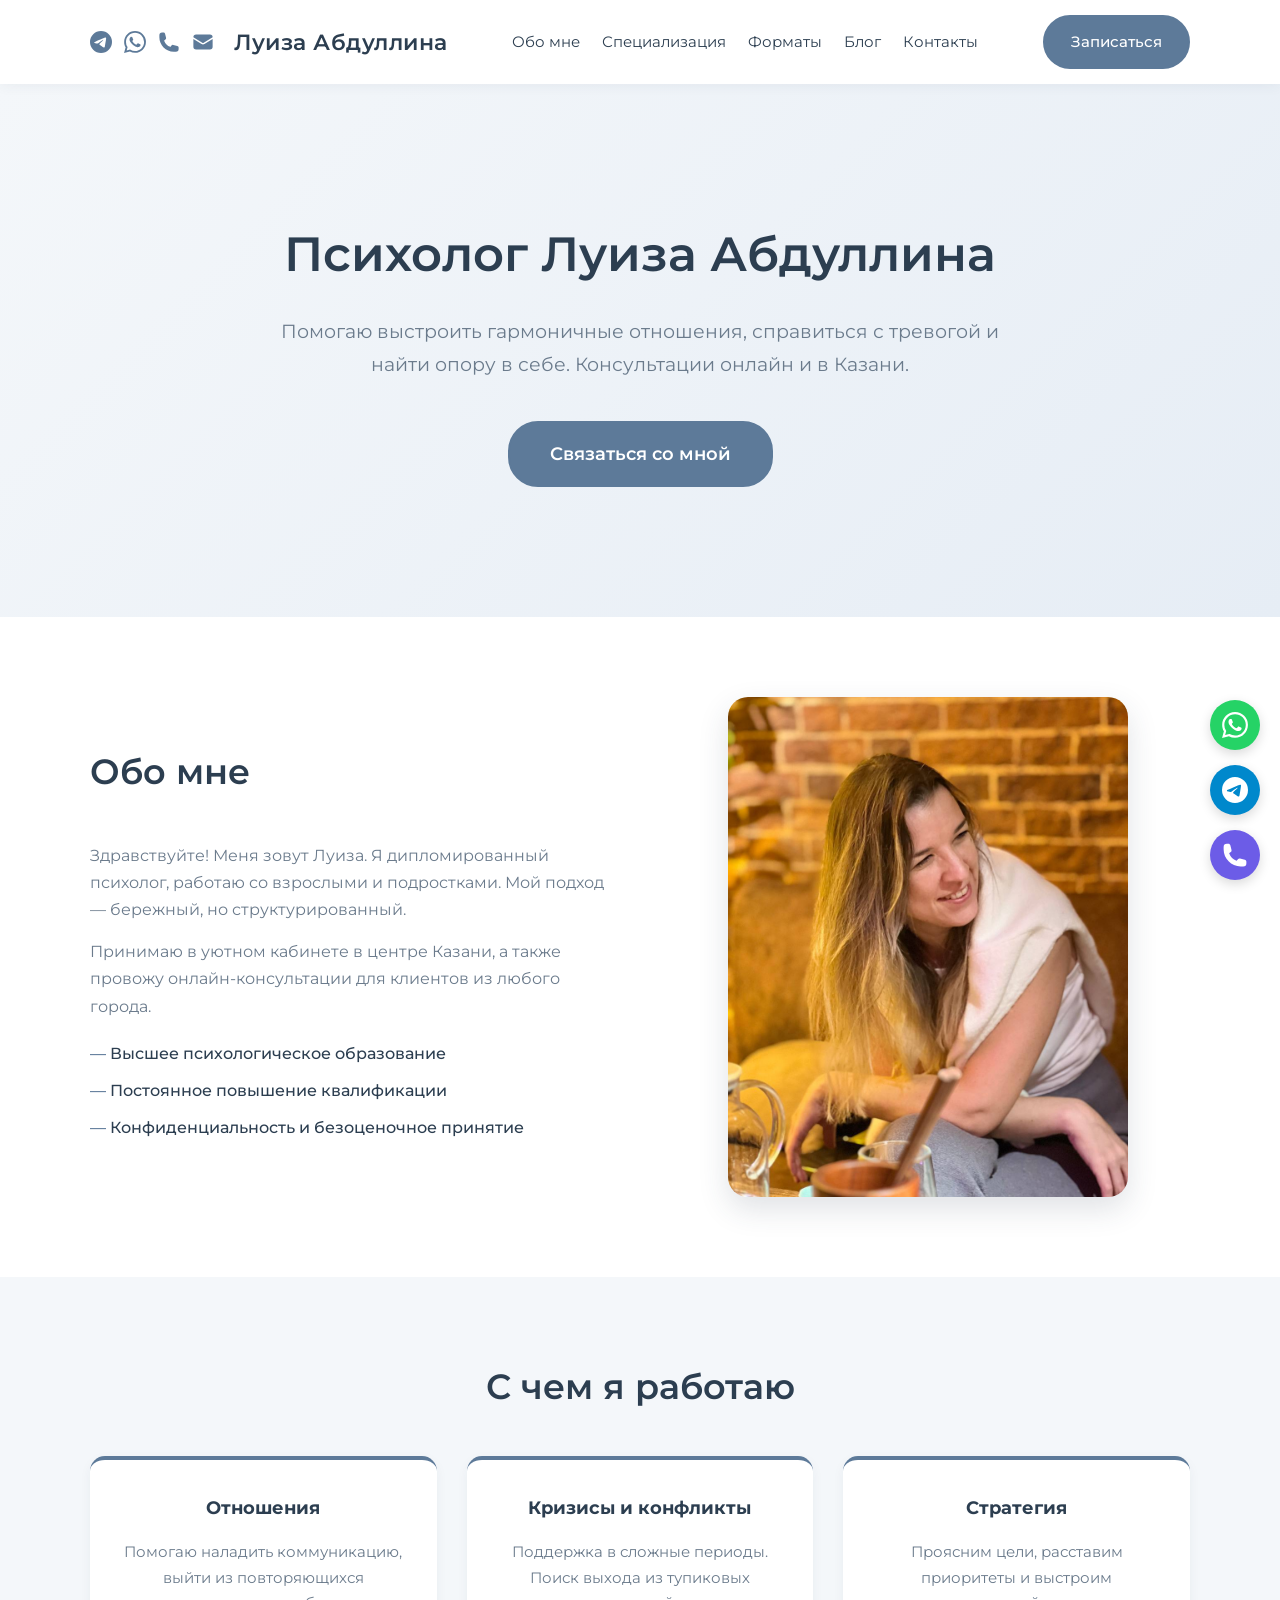
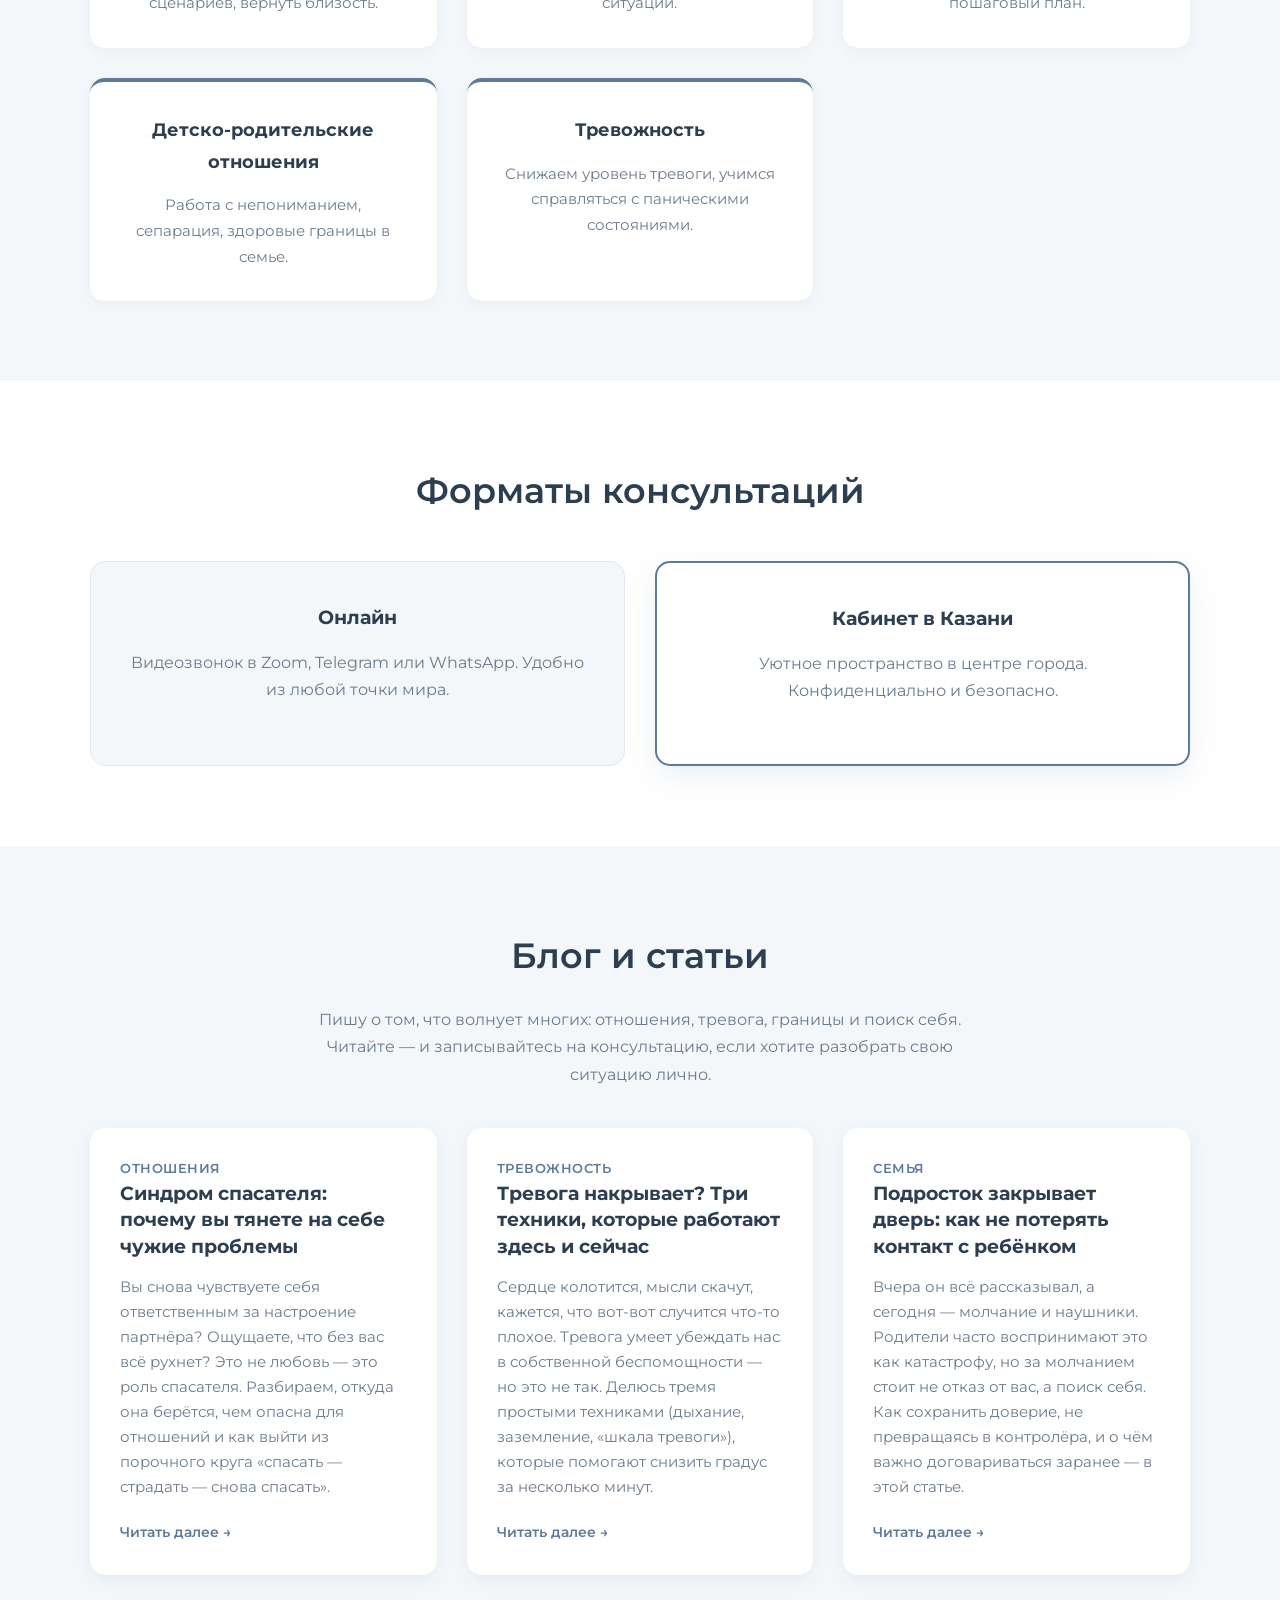
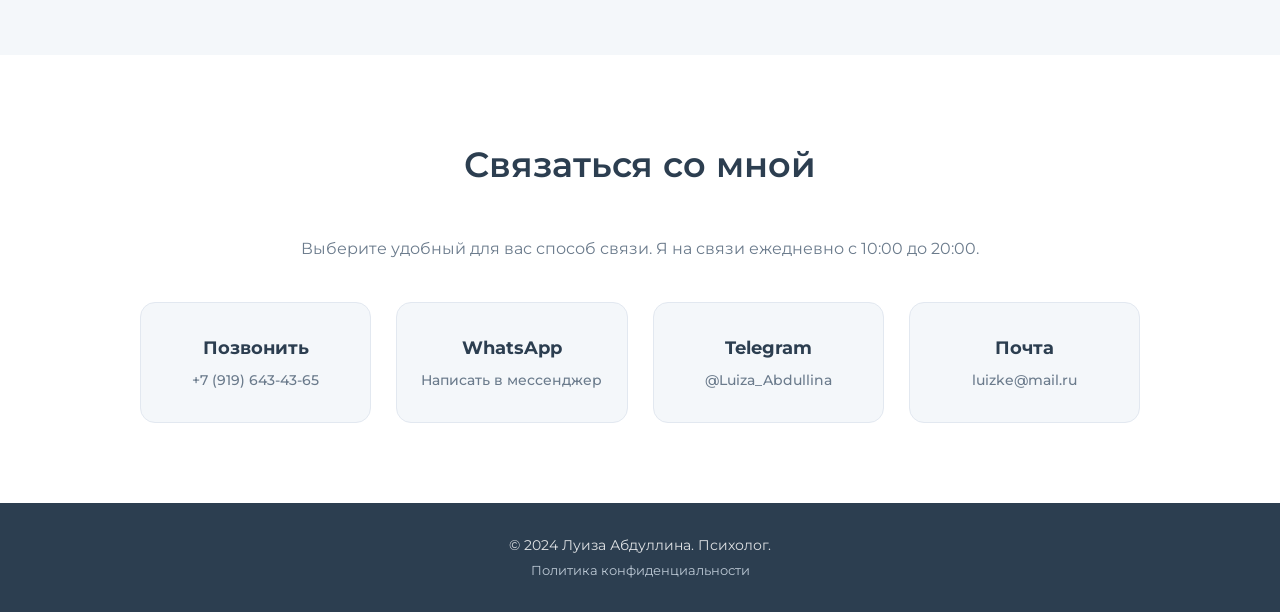
==== commit cccd9a5d: "Update index.html" ====
--- a/index.html
+++ b/index.html
@@ -81,7 +81,7 @@
         <div class="container about-grid">
             <div class="about-text">
                 <h2>Обо мне</h2>
-                <p>Здравствуйте! Меня зовут Луиза. Я дипломированный психолог, работаю со взрослыми и парами. Мой подход — бережный, но структурированный.</p>
+                <p>Здравствуйте! Меня зовут Луиза. Я дипломированный психолог, работаю со взрослыми и подростками. Мой подход — бережный, но структурированный.</p>
                 <p>Принимаю в уютном кабинете в центре Казани, а также провожу онлайн-консультации для клиентов из любого города.</p>
                 <ul class="about-features">
                     <li>Высшее психологическое образование</li>
@@ -200,7 +200,7 @@
                 </a>
             </div>
             
-            <p class="note contacts-note">Кабинет в центре Казани — по предварительной записи.</p>
+            <!-- Строка "Кабинет в центре Казани..." полностью удалена -->
         </div>
     </section>
 
--- a/style.css
+++ b/style.css
@@ -27,7 +27,6 @@
     background-color: var(--white);
 }
 
-/* Защита от растягивания SVG */
 svg {
     display: inline-block;
     vertical-align: middle;
@@ -133,7 +132,6 @@
     transform: scale(1.15);
 }
 
-/* Жестко фиксируем размер иконок в шапке */
 .header-socials svg {
     width: 22px;
     height: 22px;
@@ -173,8 +171,7 @@
 
 /* Главный экран */
 .hero {
-    background: linear-gradient(rgba(244, 247, 250, 0.92), rgba(244, 247, 250, 0.92)),
-                url('https://images.unsplash.com/photo-1517490232338-06b912a786b5?auto=format&fit=crop&q=80') center/cover no-repeat;
+    background: linear-gradient(135deg, #F4F7FA 0%, #E6EDF5 100%);
     padding: 130px 0;
     text-align: center;
 }
@@ -497,7 +494,6 @@
     box-shadow: 0 6px 16px rgba(0, 0, 0, 0.25);
 }
 
-/* Жестко фиксируем размер плавающих иконок */
 .float-btn svg {
     width: 26px;
     height: 26px;
@@ -553,7 +549,6 @@
     .contact-grid {
         grid-template-columns: 1fr 1fr;
     }
-    /* Уменьшаем размер кнопок на мобильных */
     .floating-contacts {
         right: 15px;
         bottom: 15px;
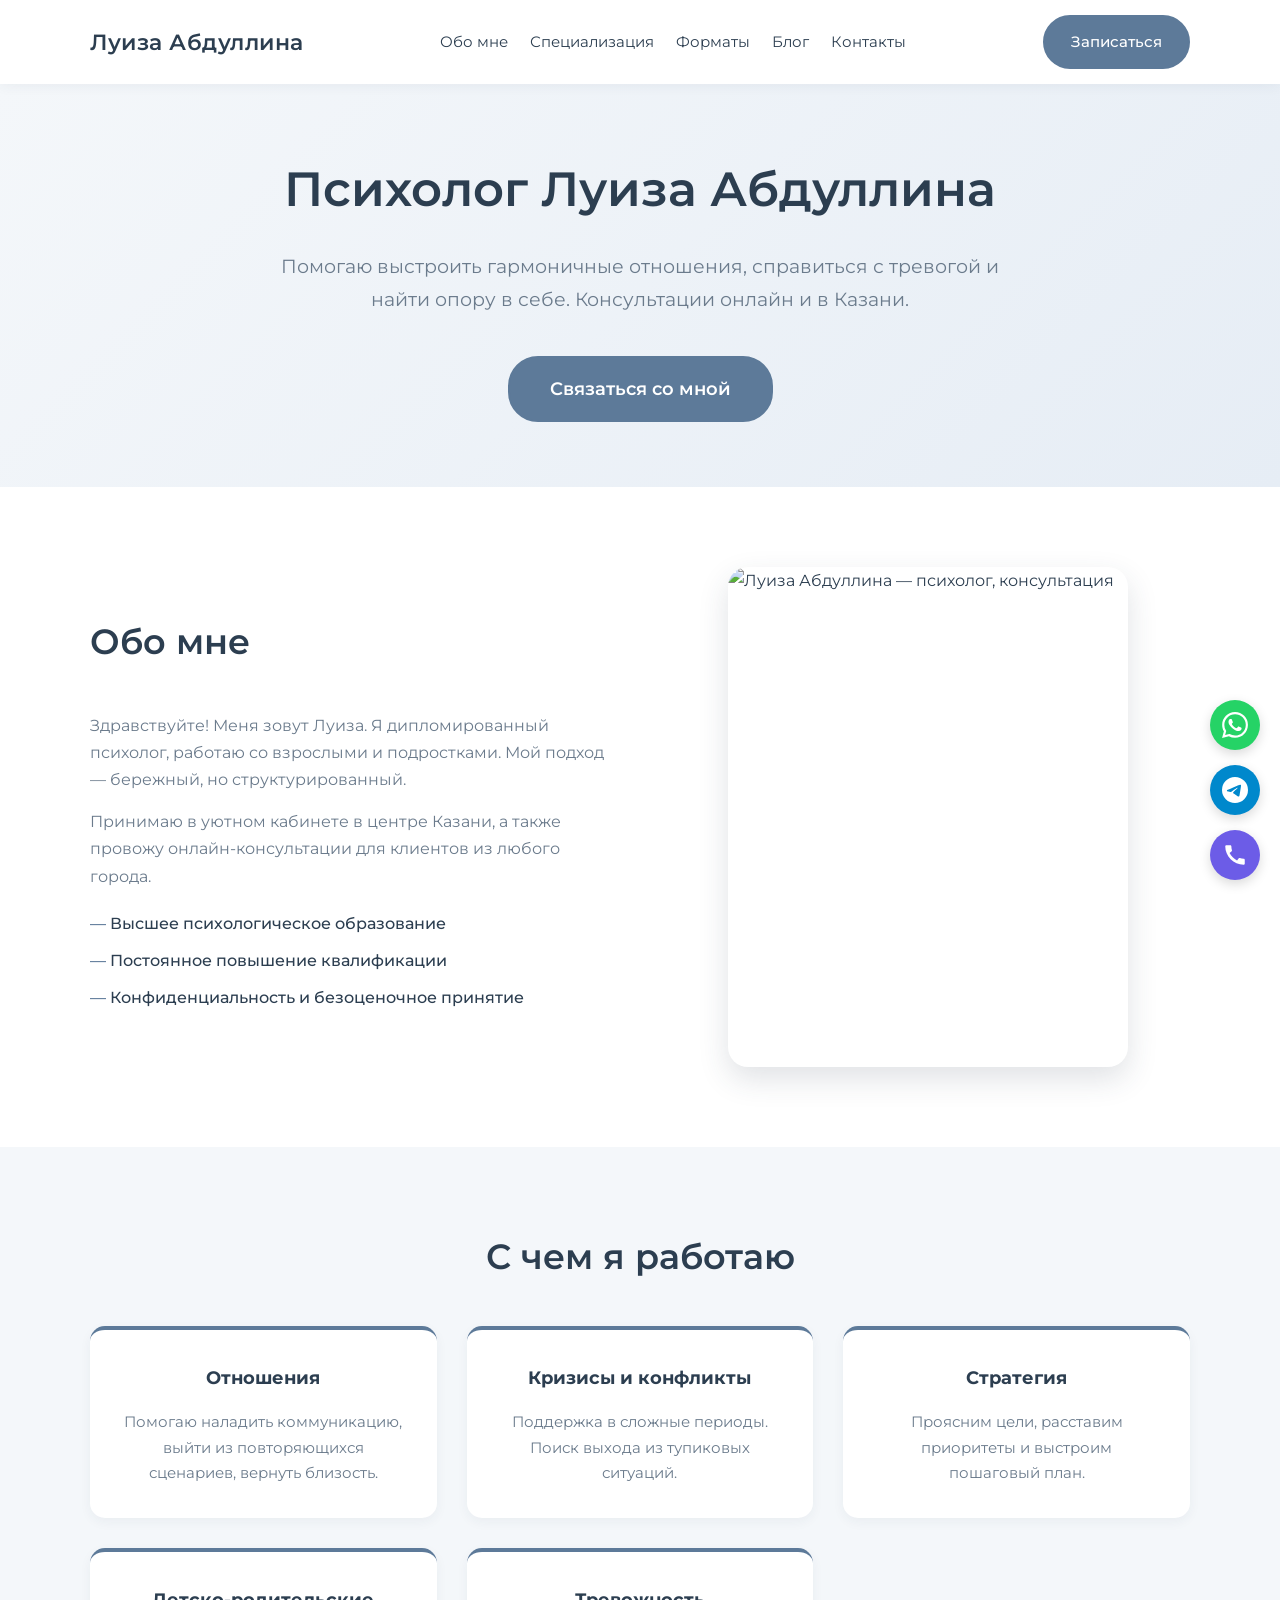
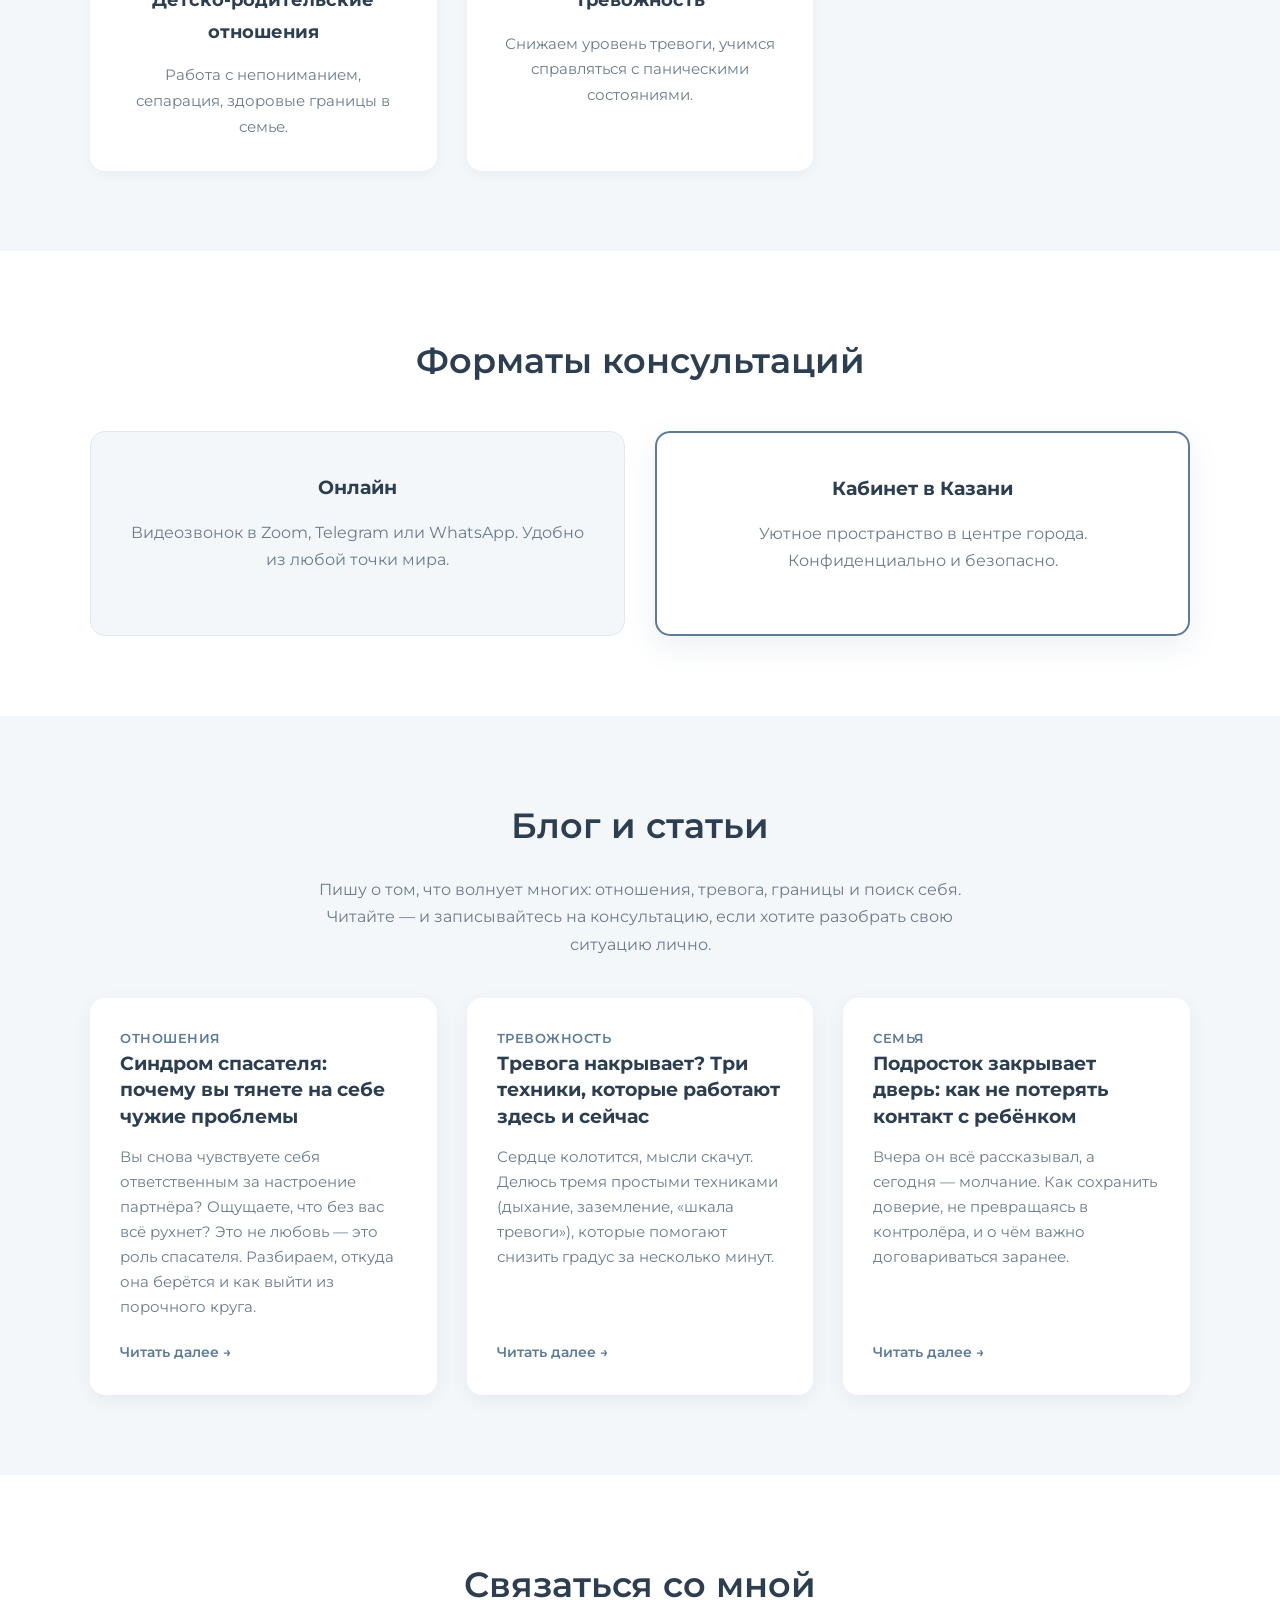
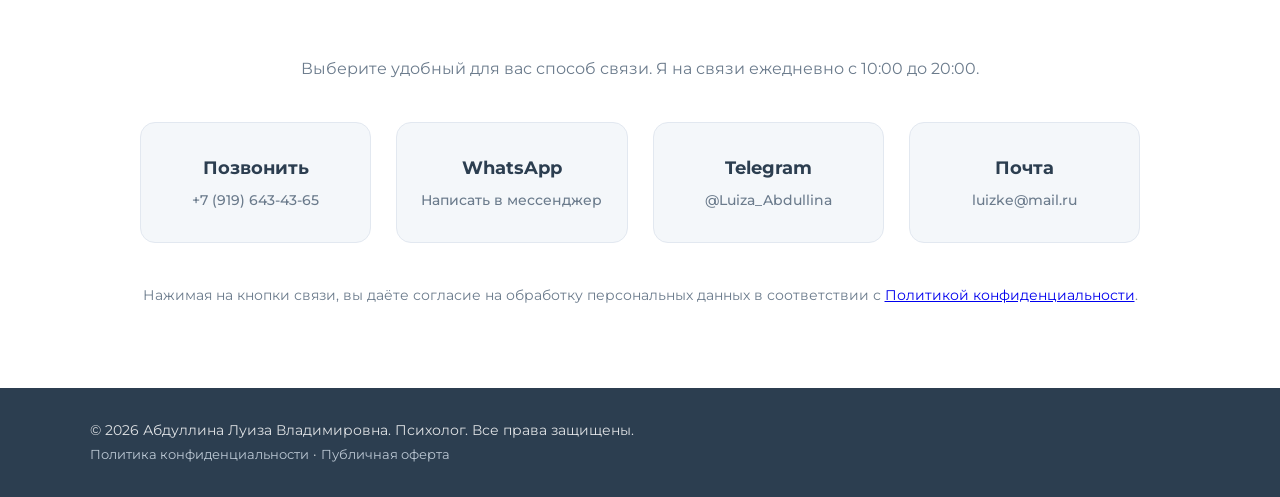
==== commit be2da49d: "Update index.html" ====
--- a/index.html
+++ b/index.html
@@ -3,57 +3,73 @@
 <head>
     <meta charset="UTF-8">
     <meta name="viewport" content="width=device-width, initial-scale=1.0">
-    <title>Психолог Луиза Абдуллина | Казань и Онлайн</title>
-    <meta name="description" content="Психолог Луиза Абдуллина. Консультации онлайн и в Казани. Отношения, кризисы, тревожность, детско-родительские отношения.">
-
-    <!-- Open Graph -->
-    <meta property="og:title" content="Психолог Луиза Абдуллина | Казань и Онлайн">
+    <meta http-equiv="X-UA-Compatible" content="IE=edge">
+    
+    <!-- SEO -->
+    <title>Психолог Луиза Абдуллина | Консультации в Казани и онлайн</title>
+    <meta name="description" content="Дипломированный психолог Луиза Абдуллина. Консультации онлайн и в Казани. Работа с отношениями, тревогой, кризисами и детско-родительскими вопросами. Бережный и структурированный подход.">
+    <meta name="keywords" content="психолог Казань, психолог онлайн, Луиза Абдуллина, консультации психолога, тревога, отношения, синдром спасателя, детско-родительские отношения">
+    <meta name="author" content="Абдуллина Луиза Владимировна">
+    <meta name="robots" content="index, follow, max-image-preview:large">
+    <link rel="canonical" href="https://luizke.ru/">
+    
+    <!-- Open Graph (Facebook, VK, Telegram, WhatsApp) -->
+    <meta property="og:type" content="website">
+    <meta property="og:locale" content="ru_RU">
+    <meta property="og:title" content="Психолог Луиза Абдуллина | Казань и онлайн">
     <meta property="og:description" content="Помогаю выстроить гармоничные отношения, справиться с тревогой и найти опору в себе. Консультации онлайн и в Казани.">
-    <meta property="og:image" content="photo.jpg">
-    <meta property="og:type" content="website">
-
-    <link rel="icon" href="data:,">
+    <meta property="og:url" content="https://luizke.ru/">
+    <meta property="og:site_name" content="Луиза Абдуллина — психолог">
+    <meta property="og:image" content="https://luizke.ru/images/og-image.jpg">
+    
+    <!-- Twitter Card -->
+    <meta name="twitter:card" content="summary_large_image">
+    <meta name="twitter:title" content="Психолог Луиза Абдуллина | Казань и онлайн">
+    <meta name="twitter:description" content="Помогаю выстроить гармоничные отношения, справиться с тревогой и найти опору в себе.">
+    <meta name="twitter:image" content="https://luizke.ru/images/og-image.jpg">
+    
+    <!-- Favicon -->
+    <link rel="icon" type="image/png" sizes="32x32" href="/favicon-32x32.png">
+    <link rel="icon" type="image/png" sizes="16x16" href="/favicon-16x16.png">
+    <link rel="apple-touch-icon" sizes="180x180" href="/apple-touch-icon.png">
+    
+    <!-- Шрифты (preconnect + link вместо @import для скорости) -->
+    <link rel="preconnect" href="https://fonts.googleapis.com">
+    <link rel="preconnect" href="https://fonts.gstatic.com" crossorigin>
+    <link href="https://fonts.googleapis.com/css2?family=Montserrat:wght@300;400;500;600&display=swap" rel="stylesheet">
+    
     <link rel="stylesheet" href="style.css">
+    
+    <!-- Schema.org JSON-LD: Person -->
+    <script type="application/ld+json">
+    {
+      "@context": "https://schema.org",
+      "@type": "Person",
+      "name": "Абдуллина Луиза Владимировна",
+      "jobTitle": "Психолог",
+      "description": "Дипломированный психолог. Консультации онлайн и в Казани. Работа с отношениями, тревогой, кризисами.",
+      "url": "https://luizke.ru",
+      "telephone": "+79196434365",
+      "email": "luizke@mail.ru",
+      "address": {
+        "@type": "PostalAddress",
+        "addressLocality": "Казань",
+        "addressCountry": "RU"
+      },
+      "sameAs": [
+        "https://t.me/Luiza_Abdullina"
+      ]
+    }
+    </script>
 </head>
 <body>
-
-    <header>
+    <!-- Шапка -->
+    <header role="banner">
         <div class="container header-container">
-            
-            <!-- ЛЕВАЯ ЧАСТЬ: ИКОНКИ СВЯЗИ + ЛОГОТИП -->
             <div class="header-left">
-                <!-- Иконки соцсетей и связи -->
-                <div class="header-socials">
-                    <a href="https://t.me/Luiza_Abdullina" target="_blank" rel="noopener noreferrer" aria-label="Telegram" title="Telegram">
-                        <svg viewBox="0 0 24 24" fill="currentColor" xmlns="http://www.w3.org/2000/svg">
-                            <path d="M11.944 0A12 12 0 0 0 0 12a12 12 0 0 0 12 12 12 12 0 0 0 12-12A12 12 0 0 0 12 0a12 12 0 0 0-.056 0zm4.962 7.224c.1-.002.321.023.465.14a.506.506 0 0 1 .171.325c.016.093.036.306.02.472-.18 1.898-.962 6.502-1.36 8.627-.168.9-.499 1.201-.82 1.23-.696.065-1.225-.46-1.9-.902-1.056-.693-1.653-1.124-2.678-1.8-1.185-.78-.417-1.21.258-1.91.177-.184 3.247-2.977 3.307-3.23.007-.032.014-.15-.056-.212s-.174-.041-.249-.024c-.106.024-1.793 1.14-5.061 3.345-.48.33-.913.49-1.302.48-.428-.008-1.252-.241-1.865-.44-.752-.245-1.349-.374-1.297-.789.027-.216.325-.437.893-.663 3.498-1.524 5.83-2.529 6.998-3.014 3.332-1.386 4.025-1.627 4.476-1.635z"/>
-                        </svg>
-                    </a>
-                    <a href="https://wa.me/79196434365" target="_blank" rel="noopener noreferrer" aria-label="WhatsApp" title="WhatsApp">
-                        <svg viewBox="0 0 24 24" fill="currentColor" xmlns="http://www.w3.org/2000/svg">
-                            <path d="M17.472 14.382c-.297-.149-1.758-.867-2.03-.967-.273-.099-.471-.148-.67.15-.197.297-.767.966-.94 1.164-.173.199-.347.223-.644.075-.297-.15-1.255-.463-2.39-1.475-.883-.788-1.48-1.761-1.653-2.059-.173-.297-.018-.458.13-.606.134-.133.298-.347.446-.52.149-.174.198-.298.298-.497.099-.198.05-.371-.025-.52-.075-.149-.669-1.612-.916-2.207-.242-.579-.487-.5-.669-.51-.173-.008-.371-.01-.57-.01-.198 0-.52.074-.792.372-.272.297-1.04 1.016-1.04 2.479 0 1.462 1.065 2.875 1.213 3.074.149.198 2.096 3.2 5.077 4.487.709.306 1.262.489 1.694.625.712.227 1.36.195 1.871.118.571-.085 1.758-.719 2.006-1.413.248-.694.248-1.289.173-1.413-.074-.124-.272-.198-.57-.347m-5.421 7.403h-.004a9.87 9.87 0 0 1-5.031-1.378l-.361-.214-3.741.982.998-3.648-.235-.374a9.86 9.86 0 0 1-1.51-5.26c.001-5.45 4.436-9.884 9.888-9.884 2.64 0 5.122 1.03 6.988 2.898a9.825 9.825 0 0 1 2.893 6.994c-.003 5.45-4.437 9.884-9.885 9.884m8.413-18.297A11.815 11.815 0 0 0 12.05 0C5.495 0 .16 5.335.157 11.892c0 2.096.547 4.142 1.588 5.945L.057 24l6.305-1.654a11.882 11.882 0 0 0 5.683 1.448h.005c6.554 0 11.89-5.335 11.893-11.893a11.821 11.821 0 0 0-3.48-8.413Z"/>
-                        </svg>
-                    </a>
-                    <a href="tel:+79196434365" aria-label="Позвонить" title="Позвонить">
-                        <svg viewBox="0 0 24 24" fill="currentColor" xmlns="http://www.w3.org/2000/svg">
-                            <path d="M1.5 4.5a3 3 0 0 1 3-3h1.372c.86 0 1.61.586 1.819 1.42l1.105 4.423a1.875 1.875 0 0 1-.694 1.955l-1.293.97c-.135.101-.164.249-.126.352a11.285 11.285 0 0 0 6.697 6.697c.103.038.25.009.352-.126l.97-1.293a1.875 1.875 0 0 1 1.955-.694l4.423 1.105c.834.209 1.42.959 1.42 1.82V19.5a3 3 0 0 1-3 3h-2.25C8.552 22.5 1.5 15.448 1.5 6.75V4.5Z"/>
-                        </svg>
-                    </a>
-                    <a href="mailto:luizke@mail.ru" aria-label="Написать на почту" title="Почта">
-                        <svg viewBox="0 0 24 24" fill="currentColor" xmlns="http://www.w3.org/2000/svg">
-                            <path d="M1.5 8.67v8.58a3 3 0 0 0 3 3h15a3 3 0 0 0 3-3V8.67l-8.928 5.493a3 3 0 0 1-3.144 0L1.5 8.67Z"/>
-                            <path d="M22.5 6.908V6.75a3 3 0 0 0-3-3h-15a3 3 0 0 0-3 3v.158l9.714 5.978a1.5 1.5 0 0 0 1.572 0L22.5 6.908Z"/>
-                        </svg>
-                    </a>
-                </div>
-
-                <!-- Текстовый логотип -->
-                <a href="index.html" class="logo">
-                    <span>Луиза Абдуллина</span>
-                </a>
-            </div>
-
-            <nav>
+                <a href="index.html" class="logo" aria-label="Луиза Абдуллина — на главную">Луиза Абдуллина</a>
+            </div>
+            <nav role="navigation" aria-label="Главное меню">
                 <ul>
                     <li><a href="#about">Обо мне</a></li>
                     <li><a href="#services">Специализация</a></li>
@@ -62,173 +78,173 @@
                     <li><a href="#contacts">Контакты</a></li>
                 </ul>
             </nav>
-            
             <a href="#contacts" class="btn btn-primary">Записаться</a>
         </div>
     </header>
 
-    <section class="hero">
-        <div class="container hero-content">
-            <h1>Психолог Луиза Абдуллина</h1>
-            <p class="subtitle">Помогаю выстроить гармоничные отношения, справиться с тревогой и найти опору в себе. Консультации онлайн и в Казани.</p>
-            <div class="hero-buttons">
-                <a href="#contacts" class="btn btn-primary hero-btn-large">Связаться со мной</a>
-            </div>
-        </div>
-    </section>
-
-    <section id="about" class="section">
-        <div class="container about-grid">
-            <div class="about-text">
-                <h2>Обо мне</h2>
-                <p>Здравствуйте! Меня зовут Луиза. Я дипломированный психолог, работаю со взрослыми и подростками. Мой подход — бережный, но структурированный.</p>
-                <p>Принимаю в уютном кабинете в центре Казани, а также провожу онлайн-консультации для клиентов из любого города.</p>
-                <ul class="about-features">
-                    <li>Высшее психологическое образование</li>
-                    <li>Постоянное повышение квалификации</li>
-                    <li>Конфиденциальность и безоценочное принятие</li>
-                </ul>
-            </div>
-            <div class="about-image">
-                <img src="photo.jpg" alt="Луиза Абдуллина">
-            </div>
-        </div>
-    </section>
-
-    <section id="services" class="section bg-light">
+    <main role="main">
+        <!-- Главный экран -->
+        <section class="hero" aria-labelledby="hero-title">
+            <div class="container">
+                <h1 id="hero-title">Психолог Луиза Абдуллина</h1>
+                <p class="subtitle">Помогаю выстроить гармоничные отношения, справиться с тревогой и найти опору в себе. Консультации онлайн и в Казани.</p>
+                <div class="hero-buttons">
+                    <a href="#contacts" class="btn btn-primary hero-btn-large">Связаться со мной</a>
+                </div>
+            </div>
+        </section>
+
+        <!-- Обо мне -->
+        <section id="about" class="section" aria-labelledby="about-title">
+            <div class="container">
+                <div class="about-grid">
+                    <div class="about-text">
+                        <h2 id="about-title">Обо мне</h2>
+                        <p>Здравствуйте! Меня зовут Луиза. Я дипломированный психолог, работаю со взрослыми и подростками. Мой подход — бережный, но структурированный.</p>
+                        <p>Принимаю в уютном кабинете в центре Казани, а также провожу онлайн-консультации для клиентов из любого города.</p>
+                        <ul class="about-features">
+                            <li>Высшее психологическое образование</li>
+                            <li>Постоянное повышение квалификации</li>
+                            <li>Конфиденциальность и безоценочное принятие</li>
+                        </ul>
+                    </div>
+                    <div class="about-image">
+                        <img src="images/luiza.jpg" alt="Луиза Абдуллина — психолог, консультация" loading="lazy" width="400" height="500">
+                    </div>
+                </div>
+            </div>
+        </section>
+
+        <!-- Специализация -->
+        <section id="services" class="section bg-light" aria-labelledby="services-title">
+            <div class="container">
+                <h2 id="services-title" class="text-center">С чем я работаю</h2>
+                <div class="services-grid">
+                    <article class="service-card">
+                        <h3>Отношения</h3>
+                        <p>Помогаю наладить коммуникацию, выйти из повторяющихся сценариев, вернуть близость.</p>
+                    </article>
+                    <article class="service-card">
+                        <h3>Кризисы и конфликты</h3>
+                        <p>Поддержка в сложные периоды. Поиск выхода из тупиковых ситуаций.</p>
+                    </article>
+                    <article class="service-card">
+                        <h3>Стратегия</h3>
+                        <p>Проясним цели, расставим приоритеты и выстроим пошаговый план.</p>
+                    </article>
+                    <article class="service-card">
+                        <h3>Детско-родительские отношения</h3>
+                        <p>Работа с непониманием, сепарация, здоровые границы в семье.</p>
+                    </article>
+                    <article class="service-card">
+                        <h3>Тревожность</h3>
+                        <p>Снижаем уровень тревоги, учимся справляться с паническими состояниями.</p>
+                    </article>
+                </div>
+            </div>
+        </section>
+
+        <!-- Форматы -->
+        <section id="formats" class="section" aria-labelledby="formats-title">
+            <div class="container">
+                <h2 id="formats-title" class="text-center">Форматы консультаций</h2>
+                <div class="formats-grid">
+                    <article class="format-card">
+                        <h3>Онлайн</h3>
+                        <p>Видеозвонок в Zoom, Telegram или WhatsApp. Удобно из любой точки мира.</p>
+                    </article>
+                    <article class="format-card highlight">
+                        <h3>Кабинет в Казани</h3>
+                        <p>Уютное пространство в центре города. Конфиденциально и безопасно.</p>
+                    </article>
+                </div>
+            </div>
+        </section>
+
+        <!-- Блог -->
+        <section id="blog" class="section bg-light" aria-labelledby="blog-title">
+            <div class="container">
+                <h2 id="blog-title" class="text-center">Блог и статьи</h2>
+                <p class="blog-intro text-center">Пишу о том, что волнует многих: отношения, тревога, границы и поиск себя. Читайте — и записывайтесь на консультацию, если хотите разобрать свою ситуацию лично.</p>
+                <div class="blog-grid">
+                    <article class="blog-card">
+                        <div class="blog-content">
+                            <span class="blog-tag">Отношения</span>
+                            <h3>Синдром спасателя: почему вы тянете на себе чужие проблемы</h3>
+                            <p>Вы снова чувствуете себя ответственным за настроение партнёра? Ощущаете, что без вас всё рухнет? Это не любовь — это роль спасателя. Разбираем, откуда она берётся и как выйти из порочного круга.</p>
+                            <a href="article-1.html" class="read-more" aria-label="Читать статью Синдром спасателя">Читать далее →</a>
+                        </div>
+                    </article>
+                    <article class="blog-card">
+                        <div class="blog-content">
+                            <span class="blog-tag">Тревожность</span>
+                            <h3>Тревога накрывает? Три техники, которые работают здесь и сейчас</h3>
+                            <p>Сердце колотится, мысли скачут. Делюсь тремя простыми техниками (дыхание, заземление, «шкала тревоги»), которые помогают снизить градус за несколько минут.</p>
+                            <a href="article-2.html" class="read-more" aria-label="Читать статью Тревога накрывает">Читать далее →</a>
+                        </div>
+                    </article>
+                    <article class="blog-card">
+                        <div class="blog-content">
+                            <span class="blog-tag">Семья</span>
+                            <h3>Подросток закрывает дверь: как не потерять контакт с ребёнком</h3>
+                            <p>Вчера он всё рассказывал, а сегодня — молчание. Как сохранить доверие, не превращаясь в контролёра, и о чём важно договариваться заранее.</p>
+                            <a href="article-3.html" class="read-more" aria-label="Читать статью Подросток закрывает дверь">Читать далее →</a>
+                        </div>
+                    </article>
+                </div>
+            </div>
+        </section>
+
+        <!-- Контакты -->
+        <section id="contacts" class="section" aria-labelledby="contacts-title">
+            <div class="container">
+                <h2 id="contacts-title" class="text-center">Связаться со мной</h2>
+                <p class="contacts-intro text-center">Выберите удобный для вас способ связи. Я на связи ежедневно с 10:00 до 20:00.</p>
+                <div class="contact-grid">
+                    <a href="tel:+79196434365" class="contact-card" aria-label="Позвонить по телефону +7 919 643 43 65">
+                        <h3>Позвонить</h3>
+                        <span>+7 (919) 643-43-65</span>
+                    </a>
+                    <a href="https://wa.me/79196434365" target="_blank" rel="noopener noreferrer" class="contact-card" aria-label="Написать в WhatsApp">
+                        <h3>WhatsApp</h3>
+                        <span>Написать в мессенджер</span>
+                    </a>
+                    <a href="https://t.me/Luiza_Abdullina" target="_blank" rel="noopener noreferrer" class="contact-card" aria-label="Написать в Telegram">
+                        <h3>Telegram</h3>
+                        <span>@Luiza_Abdullina</span>
+                    </a>
+                    <a href="mailto:luizke@mail.ru" class="contact-card" aria-label="Написать на почту">
+                        <h3>Почта</h3>
+                        <span>luizke@mail.ru</span>
+                    </a>
+                </div>
+                <p class="note contacts-note text-center">Нажимая на кнопки связи, вы даёте согласие на обработку персональных данных в соответствии с <a href="privacy.html">Политикой конфиденциальности</a>.</p>
+            </div>
+        </section>
+    </main>
+
+    <!-- Подвал -->
+    <footer role="contentinfo">
         <div class="container">
-            <h2 class="text-center">С чем я работаю</h2>
-            <div class="services-grid">
-                <div class="service-card">
-                    <h3>Отношения</h3>
-                    <p>Помогаю наладить коммуникацию, выйти из повторяющихся сценариев, вернуть близость.</p>
-                </div>
-                <div class="service-card">
-                    <h3>Кризисы и конфликты</h3>
-                    <p>Поддержка в сложные периоды. Поиск выхода из тупиковых ситуаций.</p>
-                </div>
-                <div class="service-card">
-                    <h3>Стратегия</h3>
-                    <p>Проясним цели, расставим приоритеты и выстроим пошаговый план.</p>
-                </div>
-                <div class="service-card">
-                    <h3>Детско-родительские отношения</h3>
-                    <p>Работа с непониманием, сепарация, здоровые границы в семье.</p>
-                </div>
-                <div class="service-card">
-                    <h3>Тревожность</h3>
-                    <p>Снижаем уровень тревоги, учимся справляться с паническими состояниями.</p>
-                </div>
-            </div>
-        </div>
-    </section>
-
-    <section id="formats" class="section">
-        <div class="container">
-            <h2 class="text-center">Форматы консультаций</h2>
-            <div class="formats-grid">
-                <div class="format-card">
-                    <h3>Онлайн</h3>
-                    <p>Видеозвонок в Zoom, Telegram или WhatsApp. Удобно из любой точки мира.</p>
-                </div>
-                <div class="format-card highlight">
-                    <h3>Кабинет в Казани</h3>
-                    <p>Уютное пространство в центре города. Конфиденциально и безопасно.</p>
-                </div>
-            </div>
-        </div>
-    </section>
-
-    <section id="blog" class="section bg-light">
-        <div class="container">
-            <h2 class="text-center">Блог и статьи</h2>
-            <p class="text-center blog-intro">
-                Пишу о том, что волнует многих: отношения, тревога, границы и поиск себя. Читайте — и записывайтесь на консультацию, если хотите разобрать свою ситуацию лично.
+            <p>© 2026 Абдуллина Луиза Владимировна. Психолог. Все права защищены.</p>
+            <p class="footer-links">
+                <a href="privacy.html">Политика конфиденциальности</a> · 
+                <a href="offer.html">Публичная оферта</a>
             </p>
-            <div class="blog-grid">
-                <article class="blog-card">
-                    <div class="blog-content">
-                        <span class="blog-tag">Отношения</span>
-                        <h3>Синдром спасателя: почему вы тянете на себе чужие проблемы</h3>
-                        <p>Вы снова чувствуете себя ответственным за настроение партнёра? Ощущаете, что без вас всё рухнет? Это не любовь — это роль спасателя. Разбираем, откуда она берётся, чем опасна для отношений и как выйти из порочного круга «спасать — страдать — снова спасать».</p>
-                        <a href="article-1.html" class="read-more">Читать далее →</a>
-                    </div>
-                </article>
-
-                <article class="blog-card">
-                    <div class="blog-content">
-                        <span class="blog-tag">Тревожность</span>
-                        <h3>Тревога накрывает? Три техники, которые работают здесь и сейчас</h3>
-                        <p>Сердце колотится, мысли скачут, кажется, что вот-вот случится что-то плохое. Тревога умеет убеждать нас в собственной беспомощности — но это не так. Делюсь тремя простыми техниками (дыхание, заземление, «шкала тревоги»), которые помогают снизить градус за несколько минут.</p>
-                        <a href="article-2.html" class="read-more">Читать далее →</a>
-                    </div>
-                </article>
-
-                <article class="blog-card">
-                    <div class="blog-content">
-                        <span class="blog-tag">Семья</span>
-                        <h3>Подросток закрывает дверь: как не потерять контакт с ребёнком</h3>
-                        <p>Вчера он всё рассказывал, а сегодня — молчание и наушники. Родители часто воспринимают это как катастрофу, но за молчанием стоит не отказ от вас, а поиск себя. Как сохранить доверие, не превращаясь в контролёра, и о чём важно договариваться заранее — в этой статье.</p>
-                        <a href="article-3.html" class="read-more">Читать далее →</a>
-                    </div>
-                </article>
-            </div>
-        </div>
-    </section>
-
-    <section id="contacts" class="section">
-        <div class="container text-center">
-            <h2>Связаться со мной</h2>
-            <p class="contacts-intro">Выберите удобный для вас способ связи. Я на связи ежедневно с 10:00 до 20:00.</p>
-            
-            <div class="contact-grid">
-                <a href="tel:+79196434365" class="contact-card">
-                    <h3>Позвонить</h3>
-                    <span>+7 (919) 643-43-65</span>
-                </a>
-                <a href="https://wa.me/79196434365" class="contact-card" target="_blank" rel="noopener noreferrer">
-                    <h3>WhatsApp</h3>
-                    <span>Написать в мессенджер</span>
-                </a>
-                <a href="https://t.me/Luiza_Abdullina" class="contact-card" target="_blank" rel="noopener noreferrer">
-                    <h3>Telegram</h3>
-                    <span>@Luiza_Abdullina</span>
-                </a>
-                <a href="mailto:luizke@mail.ru" class="contact-card">
-                    <h3>Почта</h3>
-                    <span>luizke@mail.ru</span>
-                </a>
-            </div>
-            
-            <!-- Строка "Кабинет в центре Казани..." полностью удалена -->
-        </div>
-    </section>
-
-    <footer>
-        <div class="container text-center">
-            <p>&copy; 2024 Луиза Абдуллина. Психолог.</p>
-            <p class="footer-links"><a href="#">Политика конфиденциальности</a></p>
         </div>
     </footer>
 
-    <!-- ПЛАВАЮЩИЕ КНОПКИ СВЯЗИ -->
-    <div class="floating-contacts">
-        <a href="https://wa.me/79196434365" target="_blank" rel="noopener noreferrer" class="float-btn whatsapp" aria-label="WhatsApp" title="Написать в WhatsApp">
-            <svg viewBox="0 0 24 24" fill="currentColor" xmlns="http://www.w3.org/2000/svg">
-                <path d="M17.472 14.382c-.297-.149-1.758-.867-2.03-.967-.273-.099-.471-.148-.67.15-.197.297-.767.966-.94 1.164-.173.199-.347.223-.644.075-.297-.15-1.255-.463-2.39-1.475-.883-.788-1.48-1.761-1.653-2.059-.173-.297-.018-.458.13-.606.134-.133.298-.347.446-.52.149-.174.198-.298.298-.497.099-.198.05-.371-.025-.52-.075-.149-.669-1.612-.916-2.207-.242-.579-.487-.5-.669-.51-.173-.008-.371-.01-.57-.01-.198 0-.52.074-.792.372-.272.297-1.04 1.016-1.04 2.479 0 1.462 1.065 2.875 1.213 3.074.149.198 2.096 3.2 5.077 4.487.709.306 1.262.489 1.694.625.712.227 1.36.195 1.871.118.571-.085 1.758-.719 2.006-1.413.248-.694.248-1.289.173-1.413-.074-.124-.272-.198-.57-.347m-5.421 7.403h-.004a9.87 9.87 0 0 1-5.031-1.378l-.361-.214-3.741.982.998-3.648-.235-.374a9.86 9.86 0 0 1-1.51-5.26c.001-5.45 4.436-9.884 9.888-9.884 2.64 0 5.122 1.03 6.988 2.898a9.825 9.825 0 0 1 2.893 6.994c-.003 5.45-4.437 9.884-9.885 9.884m8.413-18.297A11.815 11.815 0 0 0 12.05 0C5.495 0 .16 5.335.157 11.892c0 2.096.547 4.142 1.588 5.945L.057 24l6.305-1.654a11.882 11.882 0 0 0 5.683 1.448h.005c6.554 0 11.89-5.335 11.893-11.893a11.821 11.821 0 0 0-3.48-8.413Z"/>
-            </svg>
+    <!-- Плавающие кнопки связи -->
+    <div class="floating-contacts" aria-label="Быстрая связь">
+        <a href="https://wa.me/79196434365" target="_blank" rel="noopener noreferrer" class="float-btn whatsapp" aria-label="Написать в WhatsApp">
+            <svg viewBox="0 0 24 24" fill="currentColor" aria-hidden="true"><path d="M17.472 14.382c-.297-.149-1.758-.867-2.03-.967-.273-.099-.471-.148-.67.15-.197.297-.767.966-.94 1.164-.173.199-.347.223-.644.075-.297-.15-1.255-.463-2.39-1.475-.883-.788-1.48-1.761-1.653-2.059-.173-.297-.018-.458.13-.606.134-.133.298-.347.446-.52.149-.174.198-.298.298-.497.099-.198.05-.371-.025-.52-.075-.149-.669-1.612-.916-2.207-.242-.579-.487-.5-.669-.51-.173-.008-.371-.01-.57-.01-.198 0-.52.074-.792.372-.272.297-1.04 1.016-1.04 2.479 0 1.462 1.065 2.875 1.213 3.074.149.198 2.096 3.2 5.077 4.487.709.306 1.262.489 1.694.625.712.227 1.36.195 1.871.118.571-.085 1.758-.719 2.006-1.413.248-.694.248-1.289.173-1.413-.074-.124-.272-.198-.57-.347m-5.421 7.403h-.004a9.87 9.87 0 01-5.031-1.378l-.361-.214-3.741.982.998-3.648-.235-.374a9.86 9.86 0 01-1.51-5.26c.001-5.45 4.436-9.884 9.888-9.884 2.64 0 5.122 1.03 6.988 2.898a9.825 9.825 0 012.893 6.994c-.003 5.45-4.437 9.884-9.885 9.884m8.413-18.297A11.815 11.815 0 0012.05 0C5.495 0 .16 5.335.157 11.892c0 2.096.547 4.142 1.588 5.945L.057 24l6.305-1.654a11.882 11.882 0 005.683 1.448h.005c6.554 0 11.89-5.335 11.893-11.893a11.821 11.821 0 00-3.48-8.413z"/></svg>
         </a>
-        <a href="https://t.me/Luiza_Abdullina" target="_blank" rel="noopener noreferrer" class="float-btn telegram" aria-label="Telegram" title="Написать в Telegram">
-            <svg viewBox="0 0 24 24" fill="currentColor" xmlns="http://www.w3.org/2000/svg">
-                <path d="M11.944 0A12 12 0 0 0 0 12a12 12 0 0 0 12 12 12 12 0 0 0 12-12A12 12 0 0 0 12 0a12 12 0 0 0-.056 0zm4.962 7.224c.1-.002.321.023.465.14a.506.506 0 0 1 .171.325c.016.093.036.306.02.472-.18 1.898-.962 6.502-1.36 8.627-.168.9-.499 1.201-.82 1.23-.696.065-1.225-.46-1.9-.902-1.056-.693-1.653-1.124-2.678-1.8-1.185-.78-.417-1.21.258-1.91.177-.184 3.247-2.977 3.307-3.23.007-.032.014-.15-.056-.212s-.174-.041-.249-.024c-.106.024-1.793 1.14-5.061 3.345-.48.33-.913.49-1.302.48-.428-.008-1.252-.241-1.865-.44-.752-.245-1.349-.374-1.297-.789.027-.216.325-.437.893-.663 3.498-1.524 5.83-2.529 6.998-3.014 3.332-1.386 4.025-1.627 4.476-1.635z"/>
-            </svg>
+        <a href="https://t.me/Luiza_Abdullina" target="_blank" rel="noopener noreferrer" class="float-btn telegram" aria-label="Написать в Telegram">
+            <svg viewBox="0 0 24 24" fill="currentColor" aria-hidden="true"><path d="M11.944 0A12 12 0 0 0 0 12a12 12 0 0 0 12 12 12 12 0 0 0 12-12A12 12 0 0 0 12 0a12 12 0 0 0-.056 0zm4.962 7.224c.1-.002.321.023.465.14a.506.506 0 0 1 .171.325c.016.093.036.306.02.472-.18 1.898-.962 6.502-1.36 8.627-.168.9-.499 1.201-.82 1.23-.696.065-1.225-.46-1.9-.902-1.056-.693-1.653-1.124-2.678-1.8-1.185-.78-.417-1.21.258-1.91.177-.184 3.247-2.977 3.307-3.23.007-.032.014-.15-.056-.212s-.174-.041-.249-.024c-.106.024-1.793 1.14-5.061 3.345-.48.33-.913.49-1.302.48-.428-.008-1.252-.241-1.865-.44-.752-.245-1.349-.374-1.297-.789.027-.216.325-.437.893-.663 3.498-1.524 5.83-2.529 6.998-3.014 3.332-1.386 4.025-1.627 4.476-1.635z"/></svg>
         </a>
-        <a href="tel:+79196434365" class="float-btn phone" aria-label="Позвонить" title="Позвонить">
-            <svg viewBox="0 0 24 24" fill="currentColor" xmlns="http://www.w3.org/2000/svg">
-                <path d="M1.5 4.5a3 3 0 0 1 3-3h1.372c.86 0 1.61.586 1.819 1.42l1.105 4.423a1.875 1.875 0 0 1-.694 1.955l-1.293.97c-.135.101-.164.249-.126.352a11.285 11.285 0 0 0 6.697 6.697c.103.038.25.009.352-.126l.97-1.293a1.875 1.875 0 0 1 1.955-.694l4.423 1.105c.834.209 1.42.959 1.42 1.82V19.5a3 3 0 0 1-3 3h-2.25C8.552 22.5 1.5 15.448 1.5 6.75V4.5Z"/>
-            </svg>
+        <a href="tel:+79196434365" class="float-btn phone" aria-label="Позвонить">
+            <svg viewBox="0 0 24 24" fill="currentColor" aria-hidden="true"><path d="M20.01 15.38c-1.23 0-2.42-.2-3.53-.56a.977.977 0 0 0-1.01.24l-1.57 1.97c-2.83-1.35-5.48-3.9-6.89-6.83l1.95-1.66c.27-.28.35-.67.24-1.02-.37-1.11-.56-2.3-.56-3.53 0-.54-.45-.99-.99-.99H4.19C3.65 3 3 3.24 3 3.99 3 13.28 10.73 21 20.01 21c.71 0 .99-.63.99-1.18v-3.45c0-.54-.45-.99-.99-.99z"/></svg>
         </a>
     </div>
-
 </body>
 </html>
--- a/style.css
+++ b/style.css
@@ -172,7 +172,8 @@
 /* Главный экран */
 .hero {
     background: linear-gradient(135deg, #F4F7FA 0%, #E6EDF5 100%);
-    padding: 130px 0;
+    /* УМЕНЬШИЛИ ОТСТУП ВДВОЕ: было 130px, стало 65px */
+    padding: 65px 0;
     text-align: center;
 }
 
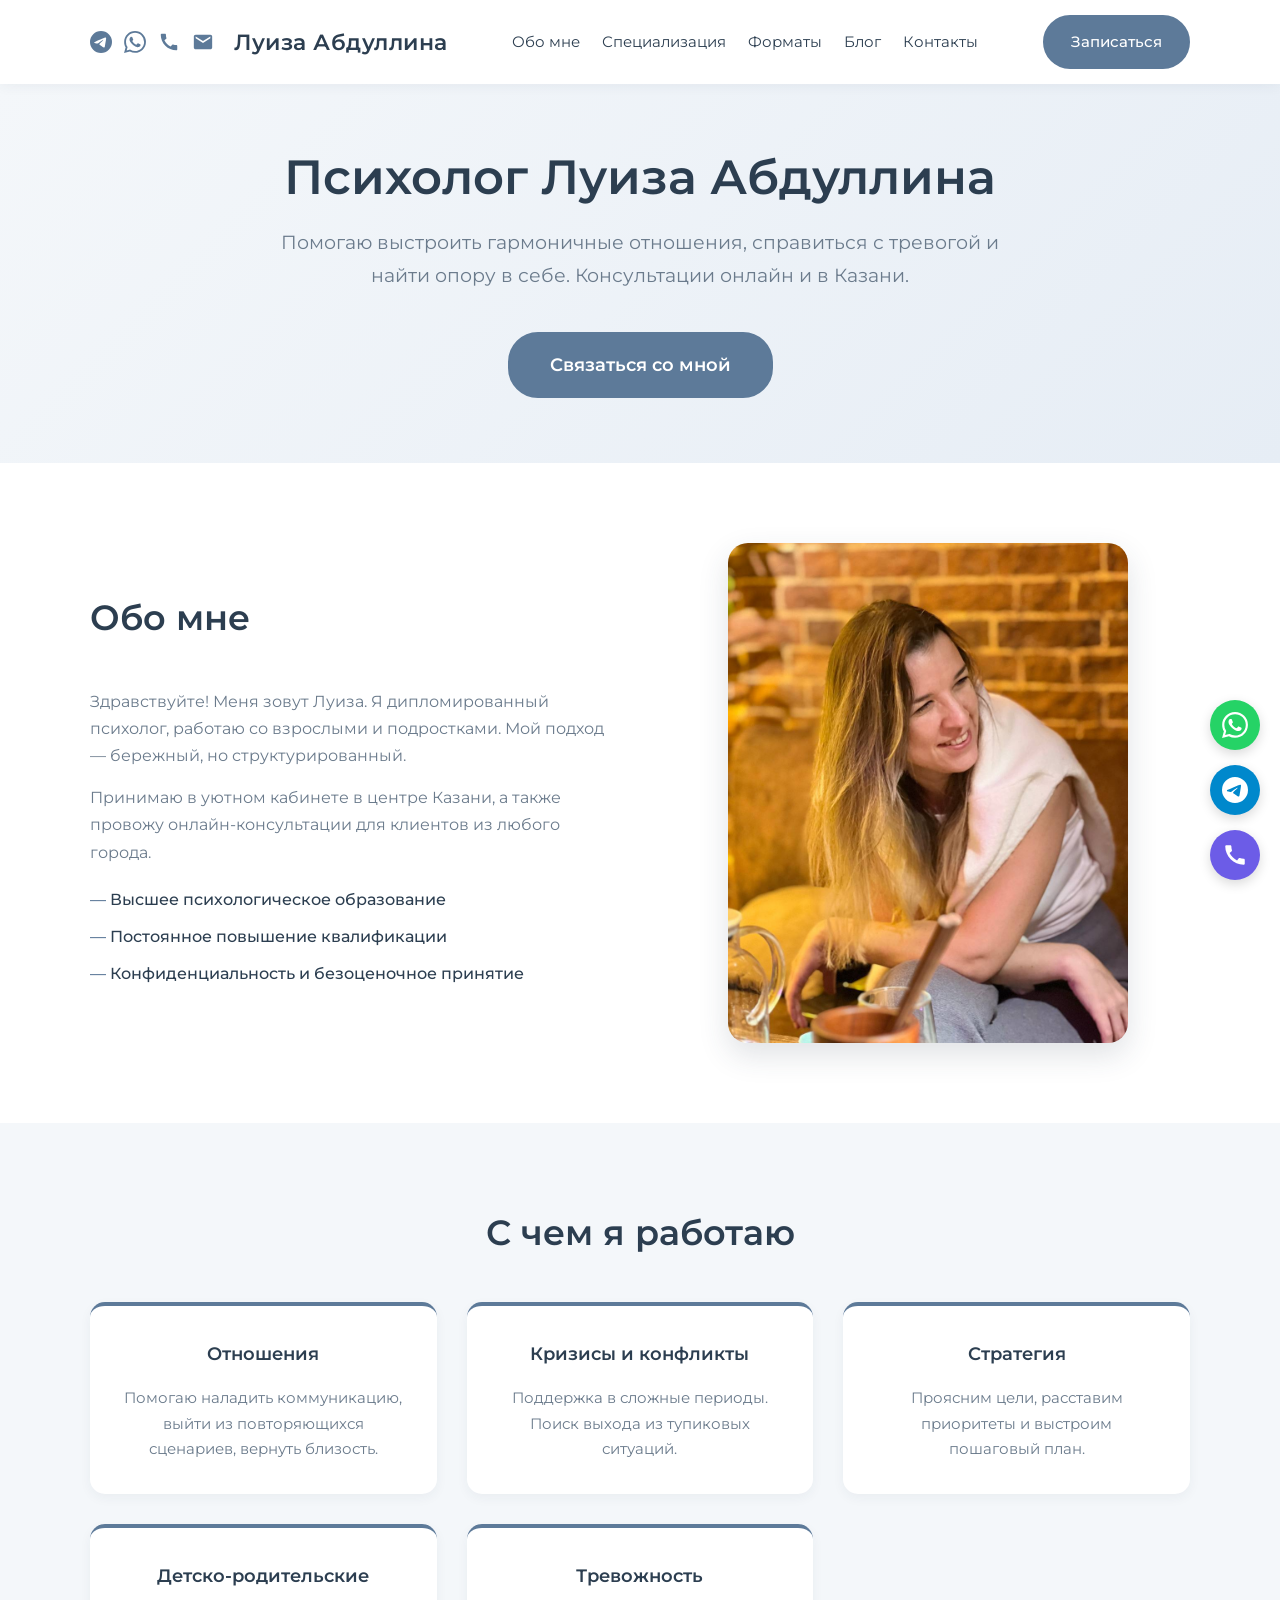
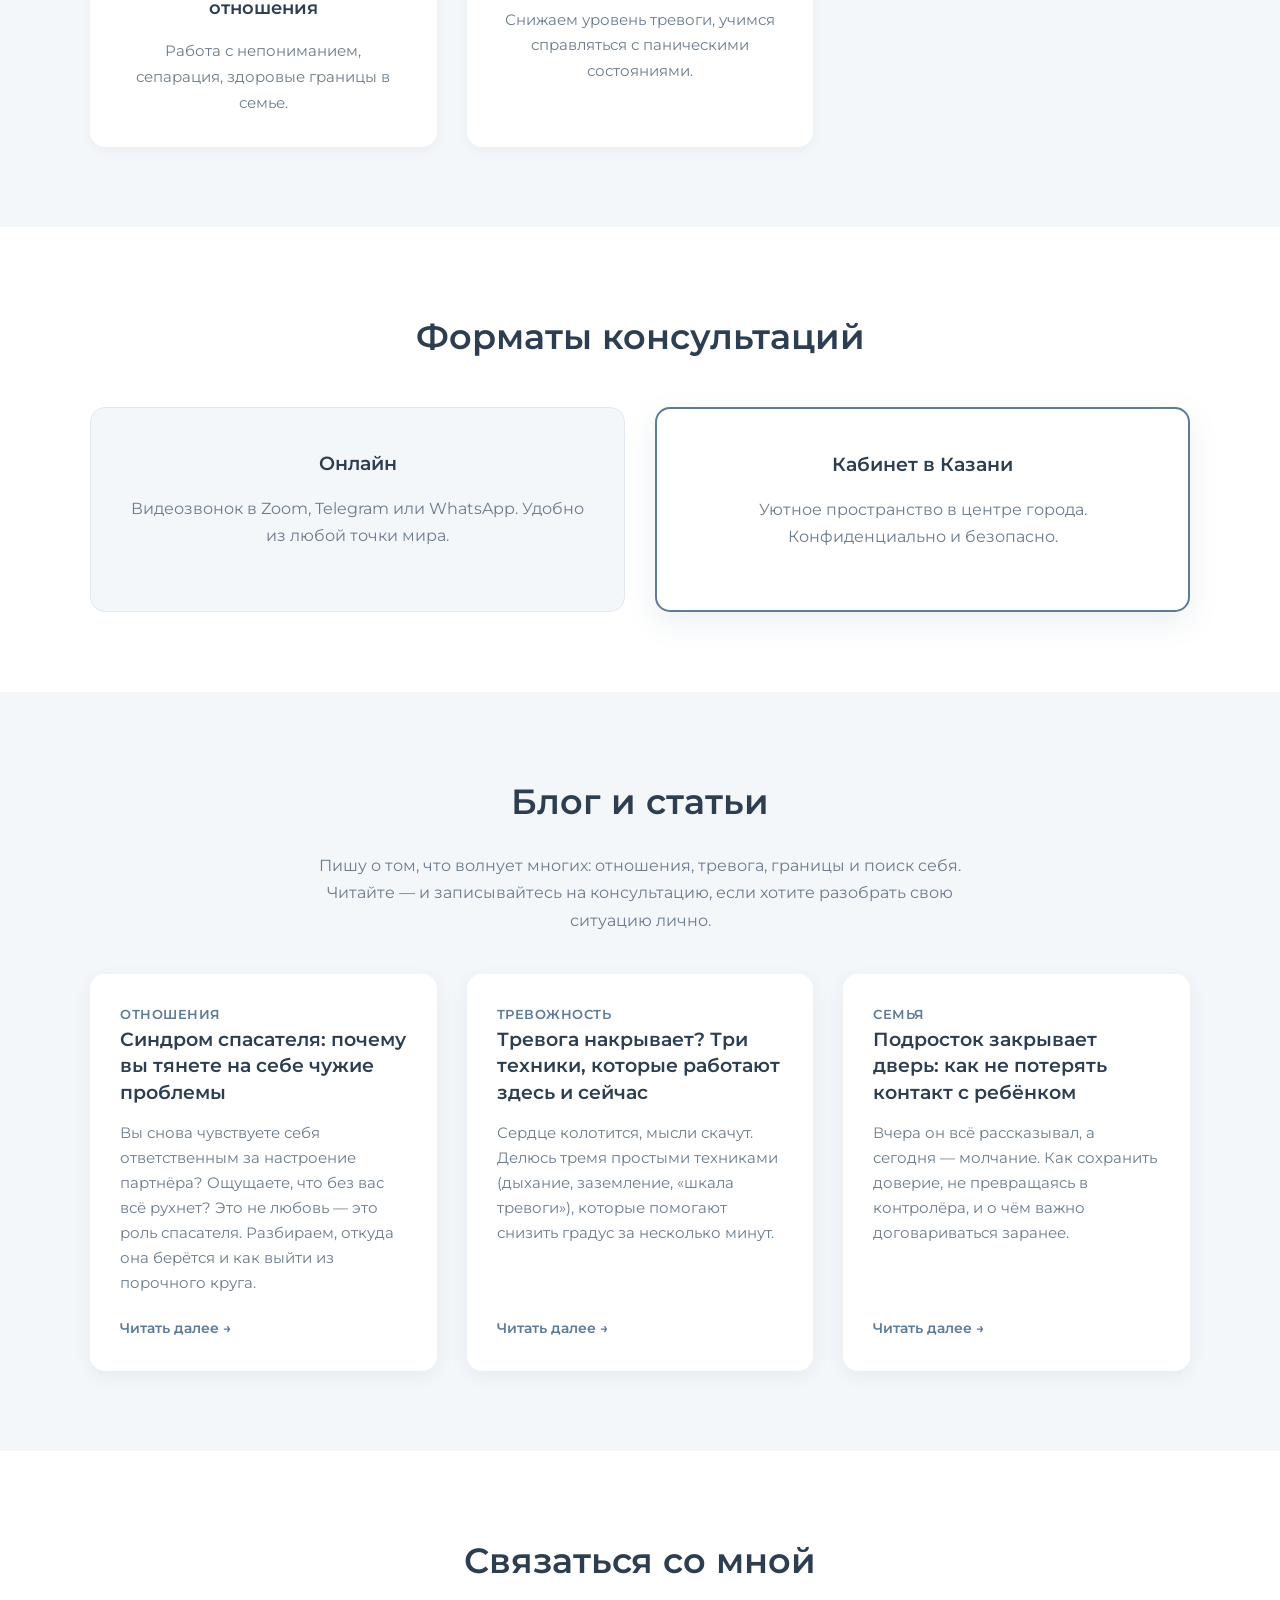
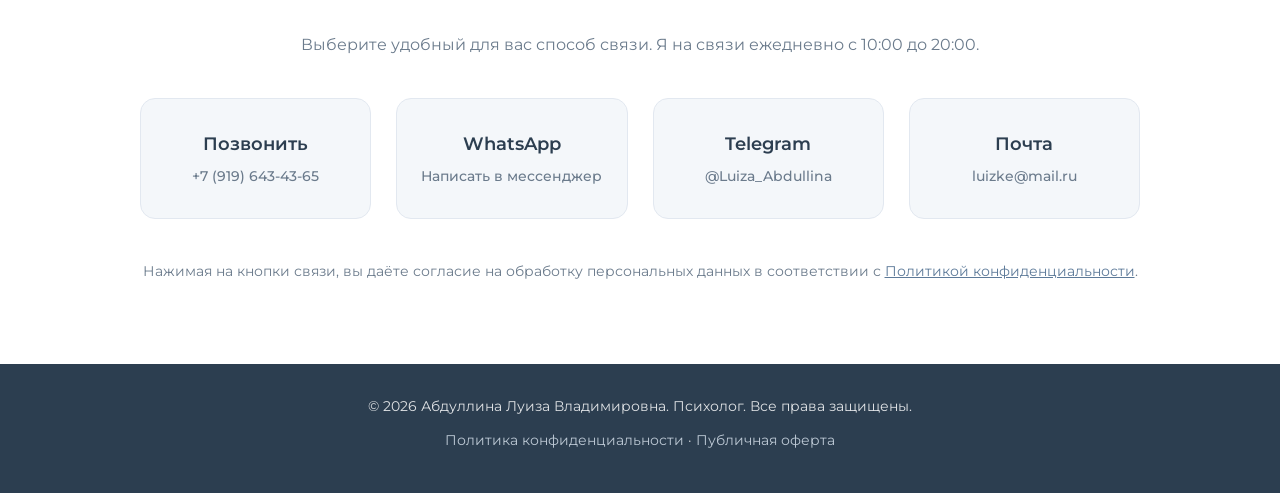
==== commit 09b864a5: "Update index.html" ====
--- a/index.html
+++ b/index.html
@@ -5,49 +5,39 @@
     <meta name="viewport" content="width=device-width, initial-scale=1.0">
     <meta http-equiv="X-UA-Compatible" content="IE=edge">
     
-    <!-- SEO -->
     <title>Психолог Луиза Абдуллина | Консультации в Казани и онлайн</title>
-    <meta name="description" content="Дипломированный психолог Луиза Абдуллина. Консультации онлайн и в Казани. Работа с отношениями, тревогой, кризисами и детско-родительскими вопросами. Бережный и структурированный подход.">
-    <meta name="keywords" content="психолог Казань, психолог онлайн, Луиза Абдуллина, консультации психолога, тревога, отношения, синдром спасателя, детско-родительские отношения">
+    <meta name="description" content="Дипломированный психолог Луиза Абдуллина. Консультации онлайн и в Казани. Работа с отношениями, тревогой, кризисами и детско-родительскими вопросами.">
+    <meta name="keywords" content="психолог Казань, психолог онлайн, Луиза Абдуллина, консультации психолога, тревога, отношения">
     <meta name="author" content="Абдуллина Луиза Владимировна">
     <meta name="robots" content="index, follow, max-image-preview:large">
     <link rel="canonical" href="https://luizke.ru/">
     
-    <!-- Open Graph (Facebook, VK, Telegram, WhatsApp) -->
     <meta property="og:type" content="website">
     <meta property="og:locale" content="ru_RU">
     <meta property="og:title" content="Психолог Луиза Абдуллина | Казань и онлайн">
-    <meta property="og:description" content="Помогаю выстроить гармоничные отношения, справиться с тревогой и найти опору в себе. Консультации онлайн и в Казани.">
+    <meta property="og:description" content="Помогаю выстроить гармоничные отношения, справиться с тревогой и найти опору в себе.">
     <meta property="og:url" content="https://luizke.ru/">
     <meta property="og:site_name" content="Луиза Абдуллина — психолог">
     <meta property="og:image" content="https://luizke.ru/images/og-image.jpg">
     
-    <!-- Twitter Card -->
     <meta name="twitter:card" content="summary_large_image">
     <meta name="twitter:title" content="Психолог Луиза Абдуллина | Казань и онлайн">
     <meta name="twitter:description" content="Помогаю выстроить гармоничные отношения, справиться с тревогой и найти опору в себе.">
     <meta name="twitter:image" content="https://luizke.ru/images/og-image.jpg">
     
-    <!-- Favicon -->
-    <link rel="icon" type="image/png" sizes="32x32" href="/favicon-32x32.png">
-    <link rel="icon" type="image/png" sizes="16x16" href="/favicon-16x16.png">
-    <link rel="apple-touch-icon" sizes="180x180" href="/apple-touch-icon.png">
-    
-    <!-- Шрифты (preconnect + link вместо @import для скорости) -->
     <link rel="preconnect" href="https://fonts.googleapis.com">
     <link rel="preconnect" href="https://fonts.gstatic.com" crossorigin>
     <link href="https://fonts.googleapis.com/css2?family=Montserrat:wght@300;400;500;600&display=swap" rel="stylesheet">
     
     <link rel="stylesheet" href="style.css">
     
-    <!-- Schema.org JSON-LD: Person -->
     <script type="application/ld+json">
     {
       "@context": "https://schema.org",
       "@type": "Person",
       "name": "Абдуллина Луиза Владимировна",
       "jobTitle": "Психолог",
-      "description": "Дипломированный психолог. Консультации онлайн и в Казани. Работа с отношениями, тревогой, кризисами.",
+      "description": "Дипломированный психолог. Консультации онлайн и в Казани.",
       "url": "https://luizke.ru",
       "telephone": "+79196434365",
       "email": "luizke@mail.ru",
@@ -56,17 +46,28 @@
         "addressLocality": "Казань",
         "addressCountry": "RU"
       },
-      "sameAs": [
-        "https://t.me/Luiza_Abdullina"
-      ]
+      "sameAs": ["https://t.me/Luiza_Abdullina"]
     }
     </script>
 </head>
 <body>
-    <!-- Шапка -->
     <header role="banner">
         <div class="container header-container">
             <div class="header-left">
+                <div class="header-socials">
+                    <a href="https://t.me/Luiza_Abdullina" target="_blank" rel="noopener noreferrer" aria-label="Telegram">
+                        <svg viewBox="0 0 24 24" fill="currentColor"><path d="M11.944 0A12 12 0 0 0 0 12a12 12 0 0 0 12 12 12 12 0 0 0 12-12A12 12 0 0 0 12 0a12 12 0 0 0-.056 0zm4.962 7.224c.1-.002.321.023.465.14a.506.506 0 0 1 .171.325c.016.093.036.306.02.472-.18 1.898-.962 6.502-1.36 8.627-.168.9-.499 1.201-.82 1.23-.696.065-1.225-.46-1.9-.902-1.056-.693-1.653-1.124-2.678-1.8-1.185-.78-.417-1.21.258-1.91.177-.184 3.247-2.977 3.307-3.23.007-.032.014-.15-.056-.212s-.174-.041-.249-.024c-.106.024-1.793 1.14-5.061 3.345-.48.33-.913.49-1.302.48-.428-.008-1.252-.241-1.865-.44-.752-.245-1.349-.374-1.297-.789.027-.216.325-.437.893-.663 3.498-1.524 5.83-2.529 6.998-3.014 3.332-1.386 4.025-1.627 4.476-1.635z"/></svg>
+                    </a>
+                    <a href="https://wa.me/79196434365" target="_blank" rel="noopener noreferrer" aria-label="WhatsApp">
+                        <svg viewBox="0 0 24 24" fill="currentColor"><path d="M17.472 14.382c-.297-.149-1.758-.867-2.03-.967-.273-.099-.471-.148-.67.15-.197.297-.767.966-.94 1.164-.173.199-.347.223-.644.075-.297-.15-1.255-.463-2.39-1.475-.883-.788-1.48-1.761-1.653-2.059-.173-.297-.018-.458.13-.606.134-.133.298-.347.446-.52.149-.174.198-.298.298-.497.099-.198.05-.371-.025-.52-.075-.149-.669-1.612-.916-2.207-.242-.579-.487-.5-.669-.51-.173-.008-.371-.01-.57-.01-.198 0-.52.074-.792.372-.272.297-1.04 1.016-1.04 2.479 0 1.462 1.065 2.875 1.213 3.074.149.198 2.096 3.2 5.077 4.487.709.306 1.262.489 1.694.625.712.227 1.36.195 1.871.118.571-.085 1.758-.719 2.006-1.413.248-.694.248-1.289.173-1.413-.074-.124-.272-.198-.57-.347m-5.421 7.403h-.004a9.87 9.87 0 01-5.031-1.378l-.361-.214-3.741.982.998-3.648-.235-.374a9.86 9.86 0 01-1.51-5.26c.001-5.45 4.436-9.884 9.888-9.884 2.64 0 5.122 1.03 6.988 2.898a9.825 9.825 0 012.893 6.994c-.003 5.45-4.437 9.884-9.885 9.884m8.413-18.297A11.815 11.815 0 0012.05 0C5.495 0 .16 5.335.157 11.892c0 2.096.547 4.142 1.588 5.945L.057 24l6.305-1.654a11.882 11.882 0 005.683 1.448h.005c6.554 0 11.89-5.335 11.893-11.893a11.821 11.821 0 00-3.48-8.413z"/></svg>
+                    </a>
+                    <a href="tel:+79196434365" aria-label="Позвонить">
+                        <svg viewBox="0 0 24 24" fill="currentColor"><path d="M20.01 15.38c-1.23 0-2.42-.2-3.53-.56a.977.977 0 0 0-1.01.24l-1.57 1.97c-2.83-1.35-5.48-3.9-6.89-6.83l1.95-1.66c.27-.28.35-.67.24-1.02-.37-1.11-.56-2.3-.56-3.53 0-.54-.45-.99-.99-.99H4.19C3.65 3 3 3.24 3 3.99 3 13.28 10.73 21 20.01 21c.71 0 .99-.63.99-1.18v-3.45c0-.54-.45-.99-.99-.99z"/></svg>
+                    </a>
+                    <a href="mailto:luizke@mail.ru" aria-label="Написать на почту">
+                        <svg viewBox="0 0 24 24" fill="currentColor"><path d="M20 4H4c-1.1 0-1.99.9-1.99 2L2 18c0 1.1.9 2 2 2h16c1.1 0 2-.9 2-2V6c0-1.1-.9-2-2-2zm0 4l-8 5-8-5V6l8 5 8-5v2z"/></svg>
+                    </a>
+                </div>
                 <a href="index.html" class="logo" aria-label="Луиза Абдуллина — на главную">Луиза Абдуллина</a>
             </div>
             <nav role="navigation" aria-label="Главное меню">
@@ -83,7 +84,6 @@
     </header>
 
     <main role="main">
-        <!-- Главный экран -->
         <section class="hero" aria-labelledby="hero-title">
             <div class="container">
                 <h1 id="hero-title">Психолог Луиза Абдуллина</h1>
@@ -94,7 +94,6 @@
             </div>
         </section>
 
-        <!-- Обо мне -->
         <section id="about" class="section" aria-labelledby="about-title">
             <div class="container">
                 <div class="about-grid">
@@ -115,7 +114,6 @@
             </div>
         </section>
 
-        <!-- Специализация -->
         <section id="services" class="section bg-light" aria-labelledby="services-title">
             <div class="container">
                 <h2 id="services-title" class="text-center">С чем я работаю</h2>
@@ -144,7 +142,6 @@
             </div>
         </section>
 
-        <!-- Форматы -->
         <section id="formats" class="section" aria-labelledby="formats-title">
             <div class="container">
                 <h2 id="formats-title" class="text-center">Форматы консультаций</h2>
@@ -161,7 +158,6 @@
             </div>
         </section>
 
-        <!-- Блог -->
         <section id="blog" class="section bg-light" aria-labelledby="blog-title">
             <div class="container">
                 <h2 id="blog-title" class="text-center">Блог и статьи</h2>
@@ -195,7 +191,6 @@
             </div>
         </section>
 
-        <!-- Контакты -->
         <section id="contacts" class="section" aria-labelledby="contacts-title">
             <div class="container">
                 <h2 id="contacts-title" class="text-center">Связаться со мной</h2>
@@ -223,7 +218,6 @@
         </section>
     </main>
 
-    <!-- Подвал -->
     <footer role="contentinfo">
         <div class="container">
             <p>© 2026 Абдуллина Луиза Владимировна. Психолог. Все права защищены.</p>
@@ -234,7 +228,6 @@
         </div>
     </footer>
 
-    <!-- Плавающие кнопки связи -->
     <div class="floating-contacts" aria-label="Быстрая связь">
         <a href="https://wa.me/79196434365" target="_blank" rel="noopener noreferrer" class="float-btn whatsapp" aria-label="Написать в WhatsApp">
             <svg viewBox="0 0 24 24" fill="currentColor" aria-hidden="true"><path d="M17.472 14.382c-.297-.149-1.758-.867-2.03-.967-.273-.099-.471-.148-.67.15-.197.297-.767.966-.94 1.164-.173.199-.347.223-.644.075-.297-.15-1.255-.463-2.39-1.475-.883-.788-1.48-1.761-1.653-2.059-.173-.297-.018-.458.13-.606.134-.133.298-.347.446-.52.149-.174.198-.298.298-.497.099-.198.05-.371-.025-.52-.075-.149-.669-1.612-.916-2.207-.242-.579-.487-.5-.669-.51-.173-.008-.371-.01-.57-.01-.198 0-.52.074-.792.372-.272.297-1.04 1.016-1.04 2.479 0 1.462 1.065 2.875 1.213 3.074.149.198 2.096 3.2 5.077 4.487.709.306 1.262.489 1.694.625.712.227 1.36.195 1.871.118.571-.085 1.758-.719 2.006-1.413.248-.694.248-1.289.173-1.413-.074-.124-.272-.198-.57-.347m-5.421 7.403h-.004a9.87 9.87 0 01-5.031-1.378l-.361-.214-3.741.982.998-3.648-.235-.374a9.86 9.86 0 01-1.51-5.26c.001-5.45 4.436-9.884 9.888-9.884 2.64 0 5.122 1.03 6.988 2.898a9.825 9.825 0 012.893 6.994c-.003 5.45-4.437 9.884-9.885 9.884m8.413-18.297A11.815 11.815 0 0012.05 0C5.495 0 .16 5.335.157 11.892c0 2.096.547 4.142 1.588 5.945L.057 24l6.305-1.654a11.882 11.882 0 005.683 1.448h.005c6.554 0 11.89-5.335 11.893-11.893a11.821 11.821 0 00-3.48-8.413z"/></svg>
--- a/style.css
+++ b/style.css
@@ -1,4 +1,6 @@
-@import url('https://fonts.googleapis.com/css2?family=Montserrat:wght@300;400;600&display=swap');
+@charset "UTF-8";
+
+/* Шрифты подключаются через <link> в HTML для скорости */
 
 html {
     scroll-behavior: smooth;
@@ -25,6 +27,9 @@
     color: var(--text-dark);
     line-height: 1.7;
     background-color: var(--white);
+    overflow-x: hidden; /* защита от горизонтального скролла */
+    -webkit-font-smoothing: antialiased;
+    -moz-osx-font-smoothing: grayscale;
 }
 
 svg {
@@ -32,6 +37,12 @@
     vertical-align: middle;
     max-width: 100%;
     max-height: 100%;
+}
+
+img {
+    max-width: 100%;
+    height: auto;
+    display: block;
 }
 
 .container {
@@ -76,7 +87,6 @@
     color: var(--white);
 }
 
-/* Увеличенная кнопка на главном экране */
 .hero-btn-large {
     padding: 16px 40px;
     font-size: 1.1rem;
@@ -103,16 +113,16 @@
     display: flex;
     justify-content: space-between;
     align-items: center;
-}
-
-/* Левая часть шапки: иконки + лого */
+    flex-wrap: wrap;
+    gap: 15px;
+}
+
 .header-left {
     display: flex;
     align-items: center;
     gap: 20px;
 }
 
-/* Иконки соцсетей и связи */
 .header-socials {
     display: flex;
     align-items: center;
@@ -138,7 +148,6 @@
     display: block;
 }
 
-/* Текстовый логотип */
 .logo {
     text-decoration: none;
     color: var(--primary);
@@ -156,6 +165,8 @@
     display: flex;
     list-style: none;
     gap: 22px;
+    flex-wrap: wrap;
+    justify-content: center;
 }
 
 nav a {
@@ -172,7 +183,6 @@
 /* Главный экран */
 .hero {
     background: linear-gradient(135deg, #F4F7FA 0%, #E6EDF5 100%);
-    /* УМЕНЬШИЛИ ОТСТУП ВДВОЕ: было 130px, стало 65px */
     padding: 65px 0;
     text-align: center;
 }
@@ -182,6 +192,7 @@
     color: var(--primary);
     margin-bottom: 20px;
     font-weight: 600;
+    line-height: 1.2;
 }
 
 .hero .subtitle {
@@ -211,6 +222,10 @@
     font-size: 2.2rem;
     color: var(--primary);
     margin-bottom: 40px;
+    font-weight: 600;
+}
+
+h3 {
     font-weight: 600;
 }
 
@@ -265,7 +280,7 @@
 /* Специализация */
 .services-grid {
     display: grid;
-    grid-template-columns: repeat(auto-fit, minmax(280px, 1fr));
+    grid-template-columns: repeat(auto-fit, minmax(260px, 1fr));
     gap: 30px;
 }
 
@@ -279,11 +294,6 @@
     box-shadow: 0 4px 12px rgba(44, 62, 80, 0.05);
 }
 
-.service-card:hover {
-    transform: translateY(-5px);
-    box-shadow: 0 12px 24px rgba(44, 62, 80, 0.12);
-}
-
 .service-card h3 {
     margin-bottom: 15px;
     color: var(--primary);
@@ -335,7 +345,7 @@
 
 .blog-grid {
     display: grid;
-    grid-template-columns: repeat(auto-fit, minmax(320px, 1fr));
+    grid-template-columns: repeat(auto-fit, minmax(280px, 1fr)); /* было 320px — исправлено */
     gap: 30px;
 }
 
@@ -346,10 +356,6 @@
     display: flex;
     flex-direction: column;
     transition: box-shadow 0.3s ease;
-}
-
-.blog-card:hover {
-    box-shadow: 0 12px 28px rgba(44, 62, 80, 0.12);
 }
 
 .blog-content {
@@ -421,13 +427,6 @@
     gap: 5px;
 }
 
-.contact-card:hover {
-    background: var(--white);
-    border-color: var(--secondary);
-    box-shadow: 0 10px 25px rgba(44, 62, 80, 0.1);
-    transform: translateY(-5px);
-}
-
 .contact-card h3 {
     font-size: 1.1rem;
     margin: 0;
@@ -443,6 +442,15 @@
 .note {
     color: var(--text-light);
     font-size: 0.9rem;
+}
+
+.note a {
+    color: var(--secondary);
+    text-decoration: underline;
+}
+
+.note a:hover {
+    color: var(--primary);
 }
 
 .contacts-note {
@@ -454,17 +462,29 @@
     background-color: var(--primary);
     color: var(--white);
     padding: 30px 0;
+    text-align: center;
 }
 
 footer p {
     opacity: 0.85;
     font-size: 0.9rem;
+    margin-bottom: 10px;
+}
+
+.footer-links {
+    margin-top: 10px;
 }
 
 .footer-links a {
     color: var(--accent);
     text-decoration: none;
-    font-size: 0.8rem;
+    font-size: 0.85rem;
+    transition: color 0.3s ease;
+}
+
+.footer-links a:hover {
+    color: var(--white);
+    text-decoration: underline;
 }
 
 /* Плавающие кнопки связи */
@@ -490,11 +510,6 @@
     transition: transform 0.3s ease, box-shadow 0.3s ease;
 }
 
-.float-btn:hover {
-    transform: scale(1.1);
-    box-shadow: 0 6px 16px rgba(0, 0, 0, 0.25);
-}
-
 .float-btn svg {
     width: 26px;
     height: 26px;
@@ -513,42 +528,360 @@
     background-color: #6c5ce7;
 }
 
-/* Адаптивность */
+/* Hover-эффекты только для устройств с настоящим hover (не тач) */
+@media (hover: hover) and (pointer: fine) {
+    .btn-primary:hover {
+        background-color: var(--primary);
+        border-color: var(--primary);
+    }
+    .btn-secondary:hover {
+        background-color: var(--primary);
+        color: var(--white);
+    }
+    .logo:hover {
+        color: var(--secondary);
+    }
+    nav a:hover {
+        color: var(--secondary);
+    }
+    .service-card:hover {
+        transform: translateY(-5px);
+        box-shadow: 0 12px 24px rgba(44, 62, 80, 0.12);
+    }
+    .blog-card:hover {
+        box-shadow: 0 12px 28px rgba(44, 62, 80, 0.12);
+    }
+    .contact-card:hover {
+        background: var(--white);
+        border-color: var(--secondary);
+        box-shadow: 0 10px 25px rgba(44, 62, 80, 0.1);
+        transform: translateY(-5px);
+    }
+    .read-more:hover {
+        color: var(--primary);
+    }
+    .float-btn:hover {
+        transform: scale(1.1);
+        box-shadow: 0 6px 16px rgba(0, 0, 0, 0.25);
+    }
+    .header-socials a:hover {
+        color: var(--primary);
+        transform: scale(1.15);
+    }
+    .footer-links a:hover {
+        color: var(--white);
+        text-decoration: underline;
+    }
+}
+
+/* Юридические страницы */
+.legal-content {
+    max-width: 900px;
+    margin: 0 auto;
+    padding: 60px 20px;
+}
+
+.legal-content h1 {
+    font-size: 2.2rem;
+    color: var(--primary);
+    margin-bottom: 10px;
+    font-weight: 600;
+}
+
+.legal-content .legal-date {
+    color: var(--text-light);
+    font-size: 0.95rem;
+    margin-bottom: 40px;
+    padding-bottom: 20px;
+    border-bottom: 1px solid var(--accent);
+}
+
+.legal-content h2 {
+    font-size: 1.5rem;
+    color: var(--primary);
+    margin-top: 40px;
+    margin-bottom: 20px;
+    font-weight: 600;
+}
+
+.legal-content h3 {
+    font-size: 1.15rem;
+    color: var(--primary);
+    margin-top: 25px;
+    margin-bottom: 12px;
+    font-weight: 600;
+}
+
+.legal-content p {
+    color: var(--text-light);
+    margin-bottom: 15px;
+    line-height: 1.8;
+}
+
+.legal-content ul,
+.legal-content ol {
+    padding-left: 25px;
+    margin-bottom: 20px;
+    color: var(--text-light);
+}
+
+.legal-content li {
+    margin-bottom: 8px;
+    line-height: 1.7;
+}
+
+.legal-content a {
+    color: var(--secondary);
+    text-decoration: underline;
+}
+
+.legal-content a:hover {
+    color: var(--primary);
+}
+
+.legal-content .back-link {
+    display: inline-block;
+    margin-top: 50px;
+    padding-top: 20px;
+    border-top: 1px solid var(--accent);
+    color: var(--secondary);
+    text-decoration: none;
+    font-weight: 500;
+    transition: color 0.3s ease;
+}
+
+.legal-content .back-link:hover {
+    color: var(--primary);
+}
+
+.legal-content .highlight-box {
+    background-color: var(--bg-light);
+    border-left: 4px solid var(--secondary);
+    padding: 20px 25px;
+    border-radius: 8px;
+    margin: 25px 0;
+}
+
+.legal-content .highlight-box p {
+    margin-bottom: 0;
+    color: var(--text-dark);
+}
+
+/* Хлебные крошки для статей */
+.breadcrumbs {
+    padding: 20px 0;
+    font-size: 0.9rem;
+    color: var(--text-light);
+}
+
+.breadcrumbs a {
+    color: var(--secondary);
+    text-decoration: none;
+}
+
+.breadcrumbs a:hover {
+    color: var(--primary);
+    text-decoration: underline;
+}
+
+.breadcrumbs span {
+    margin: 0 8px;
+    color: var(--text-light);
+}
+
+/* Статья */
+.article-header {
+    padding: 40px 0 20px;
+}
+
+.article-header .article-tag {
+    display: inline-block;
+    font-size: 0.85rem;
+    color: var(--secondary);
+    font-weight: 600;
+    text-transform: uppercase;
+    letter-spacing: 0.5px;
+    margin-bottom: 15px;
+}
+
+.article-header h1 {
+    font-size: 2.2rem;
+    color: var(--primary);
+    margin-bottom: 15px;
+    font-weight: 600;
+    line-height: 1.3;
+}
+
+.article-meta {
+    color: var(--text-light);
+    font-size: 0.9rem;
+    margin-bottom: 30px;
+    padding-bottom: 20px;
+    border-bottom: 1px solid var(--accent);
+}
+
+.article-body {
+    max-width: 760px;
+    margin: 0 auto;
+    padding: 20px 0 60px;
+}
+
+.article-body h2 {
+    font-size: 1.6rem;
+    margin-top: 40px;
+    margin-bottom: 20px;
+}
+
+.article-body h3 {
+    font-size: 1.2rem;
+    margin-top: 30px;
+    margin-bottom: 15px;
+}
+
+.article-body p {
+    color: var(--text-light);
+    margin-bottom: 18px;
+    line-height: 1.8;
+    font-size: 1.05rem;
+}
+
+.article-body ul,
+.article-body ol {
+    padding-left: 25px;
+    margin-bottom: 20px;
+    color: var(--text-light);
+}
+
+.article-body li {
+    margin-bottom: 10px;
+    line-height: 1.7;
+}
+
+.article-body .highlight-box {
+    background-color: var(--bg-light);
+    border-left: 4px solid var(--secondary);
+    padding: 20px 25px;
+    border-radius: 8px;
+    margin: 25px 0;
+}
+
+.article-body .highlight-box p {
+    margin-bottom: 0;
+    color: var(--text-dark);
+}
+
+.article-cta {
+    background: var(--bg-light);
+    padding: 40px;
+    border-radius: 15px;
+    text-align: center;
+    margin-top: 40px;
+}
+
+.article-cta h3 {
+    color: var(--primary);
+    margin-bottom: 15px;
+}
+
+.article-cta p {
+    color: var(--text-light);
+    margin-bottom: 20px;
+}
+
+/* АДАПТИВНОСТЬ */
+
+/* Планшеты */
+@media (max-width: 992px) {
+    .header-container {
+        gap: 10px;
+    }
+    nav ul {
+        gap: 15px;
+    }
+    nav a {
+        font-size: 0.9rem;
+    }
+    .logo {
+        font-size: 1.25rem;
+    }
+    .btn {
+        padding: 10px 20px;
+        font-size: 0.9rem;
+    }
+    .hero h1 {
+        font-size: 2.5rem;
+    }
+    .hero .subtitle {
+        font-size: 1.1rem;
+    }
+    h2 {
+        font-size: 2rem;
+    }
+    .about-grid {
+        gap: 35px;
+    }
+    .section {
+        padding: 70px 0;
+    }
+}
+
+/* Мобильные */
 @media (max-width: 768px) {
     .header-container {
         flex-direction: column;
-        gap: 15px;
+        gap: 12px;
     }
     .header-left {
         flex-direction: column;
         gap: 10px;
     }
     nav ul {
-        flex-wrap: wrap;
-        justify-content: center;
-        gap: 15px;
-    }
-    .hero h1 { 
-        font-size: 2rem; 
-    }
-    .hero-buttons { 
-        flex-direction: column; 
-        align-items: center; 
-    }
-    .about-grid, .formats-grid { 
-        grid-template-columns: 1fr; 
-    }
-    .about-image { 
-        order: -1; 
+        gap: 12px;
+    }
+    .hero {
+        padding: 50px 0;
+    }
+    .hero h1 {
+        font-size: 2rem;
+    }
+    .hero .subtitle {
+        font-size: 1rem;
+        margin-bottom: 30px;
+    }
+    .hero-btn-large {
+        padding: 14px 30px;
+        font-size: 1rem;
+    }
+    .hero-buttons {
+        flex-direction: column;
+        align-items: center;
+    }
+    .section {
+        padding: 50px 0; /* уменьшено с 80px */
+        scroll-margin-top: 120px;
+    }
+    .about-grid, .formats-grid {
+        grid-template-columns: 1fr;
+        gap: 30px;
+    }
+    .about-image {
+        order: -1;
     }
     .about-image img {
         max-height: 350px;
     }
-    h2 { 
-        font-size: 1.8rem; 
+    h2 {
+        font-size: 1.7rem;
+        margin-bottom: 30px;
+    }
+    .services-grid {
+        grid-template-columns: 1fr;
     }
     .contact-grid {
         grid-template-columns: 1fr 1fr;
+    }
+    .blog-grid {
+        grid-template-columns: 1fr;
     }
     .floating-contacts {
         right: 15px;
@@ -563,10 +896,47 @@
         width: 22px;
         height: 22px;
     }
+    .legal-content {
+        padding: 40px 20px;
+    }
+    .legal-content h1 {
+        font-size: 1.8rem;
+    }
+    .legal-content h2 {
+        font-size: 1.3rem;
+        margin-top: 30px;
+    }
+    .article-header h1 {
+        font-size: 1.7rem;
+    }
+    .article-body {
+        padding: 20px 0 40px;
+    }
+    .article-body p {
+        font-size: 1rem;
+    }
+    .article-cta {
+        padding: 30px 20px;
+    }
 }
 
 @media (max-width: 480px) {
+    .container {
+        width: 92%;
+    }
     .contact-grid {
         grid-template-columns: 1fr;
     }
-}
+    .hero h1 {
+        font-size: 1.7rem;
+    }
+    h2 {
+        font-size: 1.5rem;
+    }
+    .service-card, .format-card {
+        padding: 25px 20px;
+    }
+    .blog-content {
+        padding: 22px;
+    }
+}
